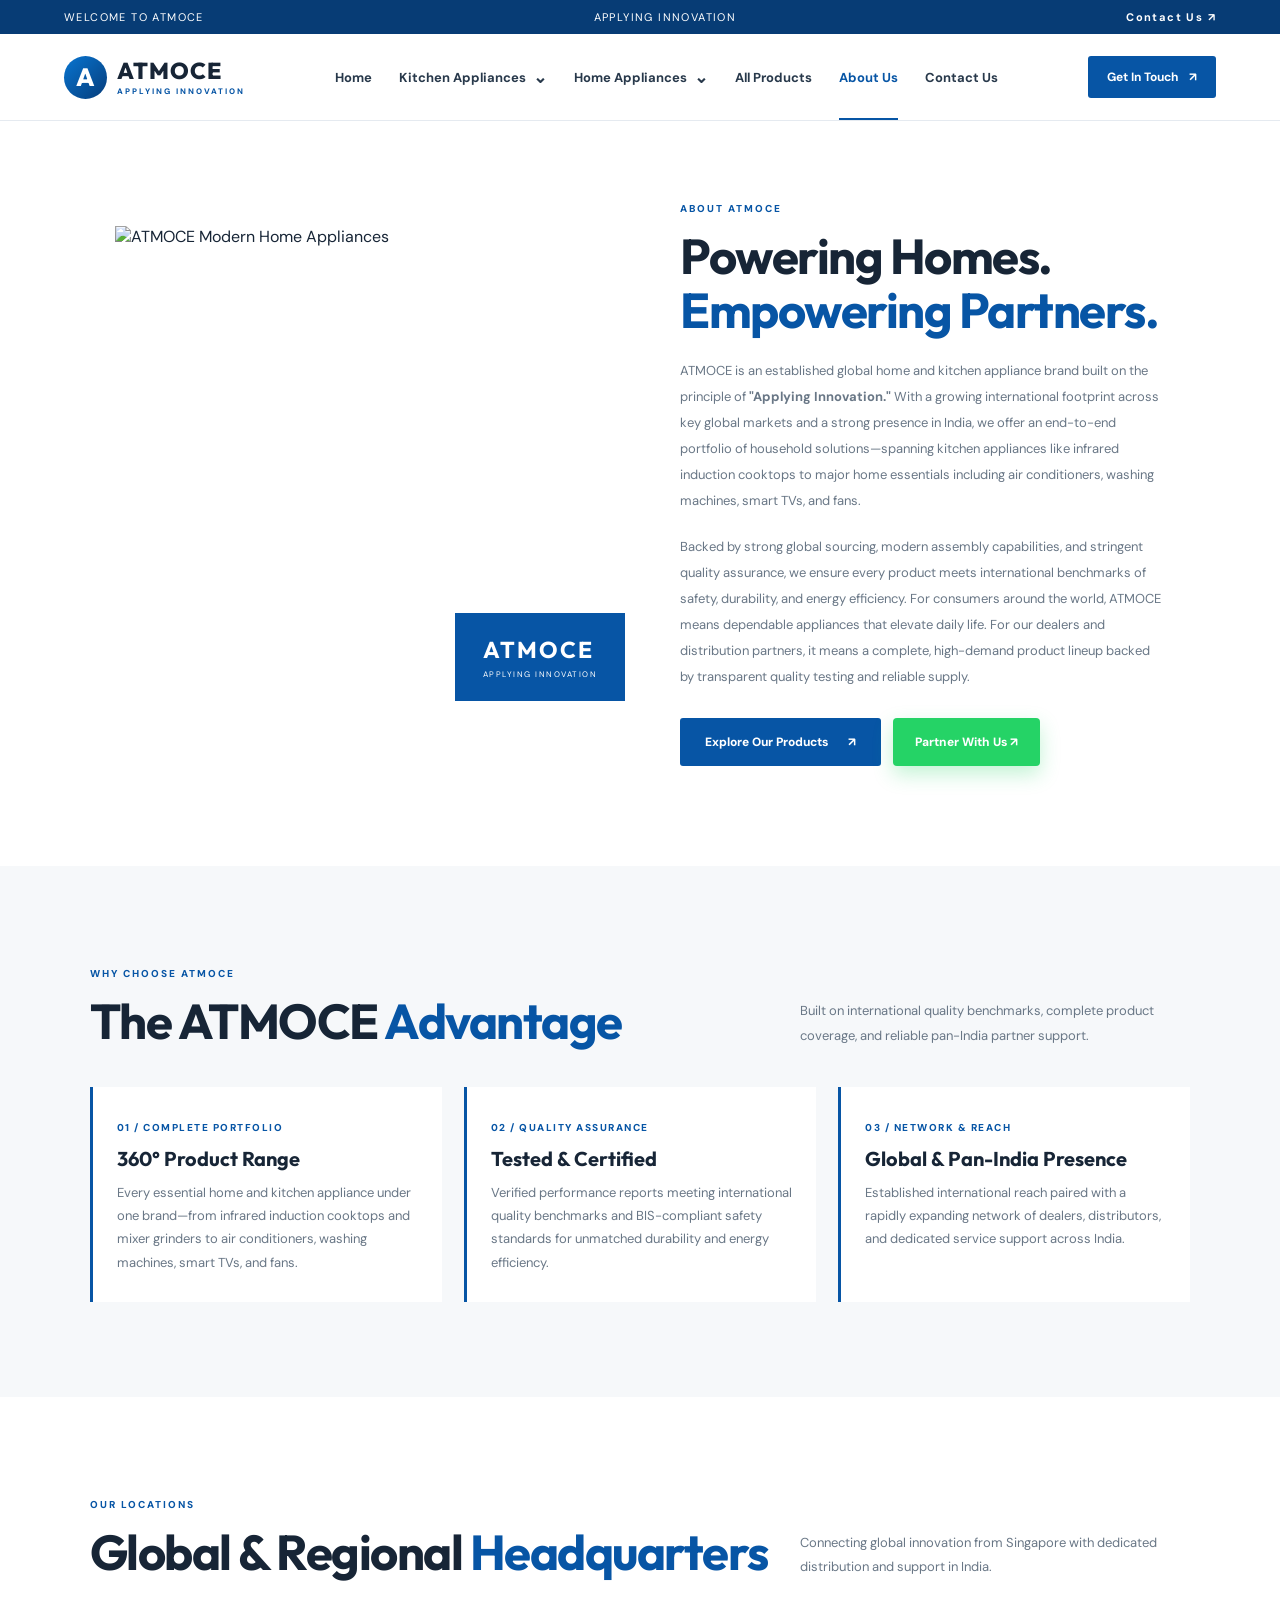
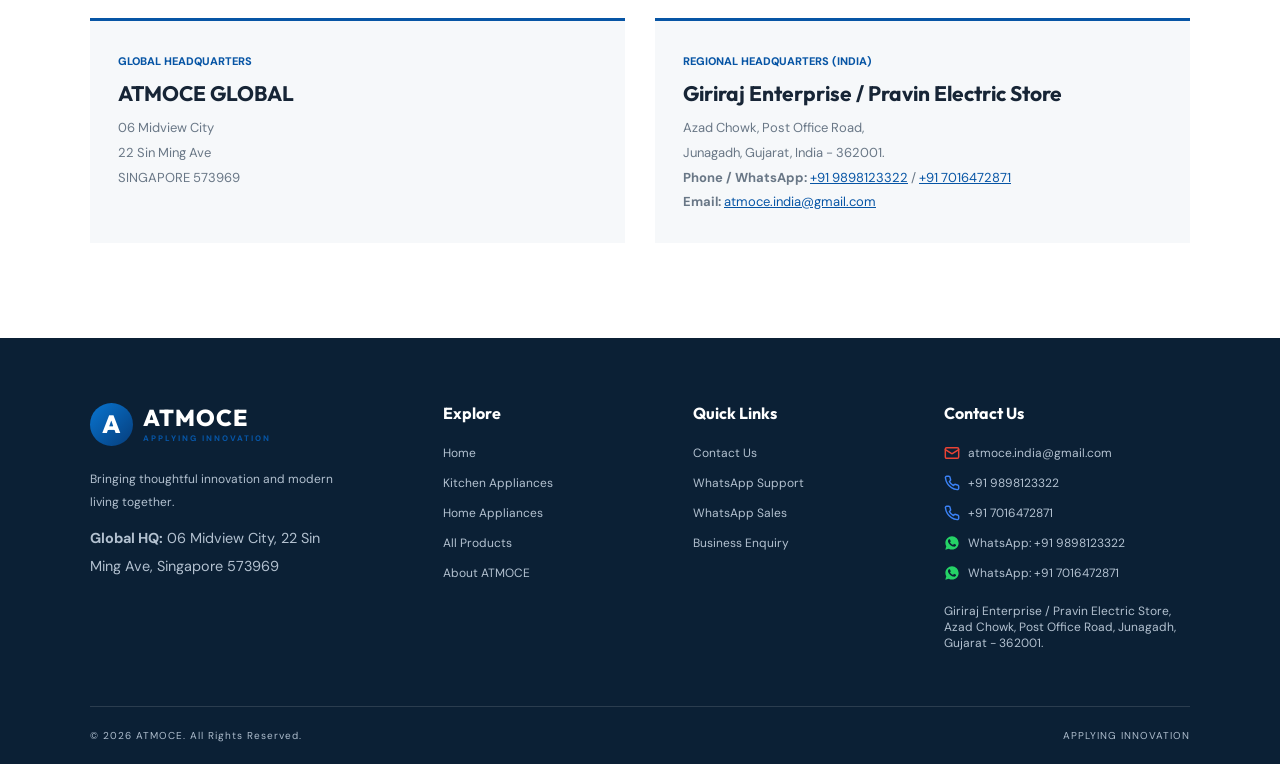
==== about.html @ 33f9a14e "Update ATMOCE website: add products & about pages, local assets, and contact animations" ====
<!DOCTYPE html>
<html lang="en" style="scroll-behavior: smooth;">
<head>
  <meta charset="UTF-8">
  <meta name="viewport" content="width=device-width, initial-scale=1.0">
  <meta name="theme-color" content="#ffffff">
  <meta name="description" content="Learn more about ATMOCE - Powering Homes. Empowering Partners. Applying Innovation.">
  <title>About Us | ATMOCE - Applying Innovation</title>

  <link rel="icon" type="image/svg+xml" href="data:image/svg+xml,%3Csvg xmlns='http://www.w3.org/2000/svg' viewBox='0 0 64 64'%3E%3Cdefs%3E%3ClinearGradient id='g' x1='0' y1='0' x2='1' y2='1'%3E%3Cstop offset='0%25' stop-color='%230875d1'/%3E%3Cstop offset='100%25' stop-color='%23063d7b'/%3E%3C/linearGradient%3E%3C/defs%3E%3Ccircle cx='32' cy='32' r='32' fill='url(%23g)'/%3E%3Ctext x='50%25' y='54%25' dominant-baseline='middle' text-anchor='middle' fill='%23ffffff' font-family='Arial, sans-serif' font-weight='800' font-size='36'%3EA%3C/text%3E%3C/svg%3E">

  <link rel="preconnect" href="https://fonts.googleapis.com">
  <link rel="preconnect" href="https://fonts.gstatic.com" crossorigin>
  <link href="https://fonts.googleapis.com/css2?family=DM+Sans:wght@400;500;600;700;800&family=Outfit:wght@400;500;600;700;800&display=swap" rel="stylesheet">
  <link rel="stylesheet" href="style.css">
</head>
<body>

  <div class="topbar">
    <div class="topbar-inner">
      <span>WELCOME TO ATMOCE</span>
      <span>APPLYING INNOVATION</span>
      <a href="index.html#contact">Contact Us ↗</a>
    </div>
  </div>

  <header class="header" id="header">
    <div class="nav-container">
      <a href="index.html#home" class="logo">
        <span class="logo-symbol">A</span>
        <span class="logo-name">ATMOCE<small>APPLYING INNOVATION</small></span>
      </a>

      <nav class="desktop-nav">
        <a href="index.html#home" class="nav-link">Home</a>

        <div class="nav-item">
          <a href="products.html?category=kitchen" class="nav-link">Kitchen Appliances <span>⌄</span></a>
          <div class="mega-menu">
            <div class="mega-intro">
              <span>DISCOVER ATMOCE</span>
              <h3>Kitchen Appliances</h3>
              <p>Explore appliances designed for your everyday kitchen.</p>
              <a href="products.html?category=kitchen">Explore All Kitchen ↗</a>
            </div>
            <div class="mega-links" id="kitchenMega"></div>
            <div class="mega-photo">
              <img src="https://images.unsplash.com/photo-1556911220-e15b29be8c8f?auto=format&fit=crop&w=800&q=85" alt="Modern kitchen">
              <div><small>ATMOCE COLLECTION</small><h3>Make Every Moment Better.</h3></div>
            </div>
          </div>
        </div>

        <div class="nav-item">
          <a href="products.html?category=home" class="nav-link">Home Appliances <span>⌄</span></a>
          <div class="mega-menu">
            <div class="mega-intro">
              <span>DISCOVER ATMOCE</span>
              <h3>Home Appliances</h3>
              <p>Comfort and convenience for modern homes.</p>
              <a href="products.html?category=home">Explore All Home ↗</a>
            </div>
            <div class="mega-links" id="homeMega"></div>
            <div class="mega-photo">
              <img src="https://images.unsplash.com/photo-1600210492486-724fe5c67fb0?auto=format&fit=crop&w=800&q=85" alt="Modern living room">
              <div><small>ATMOCE COLLECTION</small><h3>Comfort For Modern Living.</h3></div>
            </div>
          </div>
        </div>

        <a href="products.html" class="nav-link">All Products</a>
        <a href="about.html" class="nav-link active">About Us</a>
        <a href="index.html#contact" class="nav-link">Contact Us</a>
      </nav>

      <a href="index.html#contact" class="nav-contact">Get In Touch <span>↗</span></a>

      <button class="menu-toggle" id="menuToggle" aria-label="Toggle menu">
        <span></span><span></span><span></span>
      </button>
    </div>

    <div class="mobile-menu" id="mobileMenu">
      <a href="index.html#home">Home</a>
      <button class="mobile-category" data-target="mobileKitchen">Kitchen Appliances <span>+</span></button>
      <div class="mobile-submenu" id="mobileKitchen"></div>
      <button class="mobile-category" data-target="mobileHome">Home Appliances <span>+</span></button>
      <div class="mobile-submenu" id="mobileHome"></div>
      <a href="products.html">All Products</a>
      <a href="about.html">About Us</a>
      <a href="index.html#contact">Contact Us</a>
    </div>
  </header>

  <main>
    <!-- FULL ABOUT STORY SECTION -->
    <section class="about-section" style="padding-top: 75px;">
      <div class="about-image">
        <img src="https://images.unsplash.com/photo-1600607687920-4e2a09cf159d?auto=format&fit=crop&w=1200&q=85" alt="ATMOCE Modern Home Appliances">
        <div class="about-stamp"><b>ATMOCE</b><small>APPLYING INNOVATION</small></div>
      </div>

      <div class="about-content">
        <span class="section-tag">ABOUT ATMOCE</span>
        <h1>Powering Homes.<br><em>Empowering Partners.</em></h1>
        
        <p>ATMOCE is an established global home and kitchen appliance brand built on the principle of <strong>"Applying Innovation."</strong> With a growing international footprint across key global markets and a strong presence in India, we offer an end-to-end portfolio of household solutions—spanning kitchen appliances like infrared induction cooktops to major home essentials including air conditioners, washing machines, smart TVs, and fans.</p>
        
        <p>Backed by strong global sourcing, modern assembly capabilities, and stringent quality assurance, we ensure every product meets international benchmarks of safety, durability, and energy efficiency. For consumers around the world, ATMOCE means dependable appliances that elevate daily life. For our dealers and distribution partners, it means a complete, high-demand product lineup backed by transparent quality testing and reliable supply.</p>

        <div style="margin-top: 28px; display: flex; flex-wrap: wrap; gap: 12px;">
          <a href="products.html" class="hero-btn">Explore Our Products <span>↗</span></a>
          <a href="index.html#contact" class="anim-btn btn-wa">Partner With Us ↗</a>
        </div>
      </div>
    </section>

    <!-- THE ATMOCE ADVANTAGE SECTION -->
    <section class="section" style="background: #f6f8fa;">
      <div class="section-heading">
        <div>
          <span class="section-tag">WHY CHOOSE ATMOCE</span>
          <h2>The ATMOCE <em>Advantage</em></h2>
        </div>
        <p>Built on international quality benchmarks, complete product coverage, and reliable pan-India partner support.</p>
      </div>

      <div class="advantage-grid">
        <div class="advantage-card" style="background: #fff; padding: 28px 24px;">
          <span>01 / COMPLETE PORTFOLIO</span>
          <h4 style="font-size: 20px; margin: 10px 0;">360° Product Range</h4>
          <p style="font-size: 13px; line-height: 1.8;">Every essential home and kitchen appliance under one brand—from infrared induction cooktops and mixer grinders to air conditioners, washing machines, smart TVs, and fans.</p>
        </div>

        <div class="advantage-card" style="background: #fff; padding: 28px 24px;">
          <span>02 / QUALITY ASSURANCE</span>
          <h4 style="font-size: 20px; margin: 10px 0;">Tested &amp; Certified</h4>
          <p style="font-size: 13px; line-height: 1.8;">Verified performance reports meeting international quality benchmarks and BIS-compliant safety standards for unmatched durability and energy efficiency.</p>
        </div>

        <div class="advantage-card" style="background: #fff; padding: 28px 24px;">
          <span>03 / NETWORK &amp; REACH</span>
          <h4 style="font-size: 20px; margin: 10px 0;">Global &amp; Pan-India Presence</h4>
          <p style="font-size: 13px; line-height: 1.8;">Established international reach paired with a rapidly expanding network of dealers, distributors, and dedicated service support across India.</p>
        </div>
      </div>
    </section>

    <!-- HEADQUARTERS SECTION -->
    <section class="section">
      <div class="section-heading">
        <div>
          <span class="section-tag">OUR LOCATIONS</span>
          <h2>Global &amp; Regional <em>Headquarters</em></h2>
        </div>
        <p>Connecting global innovation from Singapore with dedicated distribution and support in India.</p>
      </div>

      <div class="about-values" style="margin-top: 0; gap: 30px;">
        <div style="background: #f6f8fa; padding: 28px; border-top: 3px solid var(--blue);">
          <span>GLOBAL HEADQUARTERS</span>
          <h4 style="font-size: 21px; margin: 10px 0;">ATMOCE GLOBAL</h4>
          <p style="font-size: 13px; line-height: 1.9;">
            06 Midview City<br>
            22 Sin Ming Ave<br>
            SINGAPORE 573969
          </p>
        </div>

        <div style="background: #f6f8fa; padding: 28px; border-top: 3px solid var(--blue);">
          <span>REGIONAL HEADQUARTERS (INDIA)</span>
          <h4 style="font-size: 21px; margin: 10px 0;">Giriraj Enterprise / Pravin Electric Store</h4>
          <p style="font-size: 13px; line-height: 1.9;">
            Azad Chowk, Post Office Road,<br>
            Junagadh, Gujarat, India - 362001.<br>
            <strong>Phone / WhatsApp:</strong> 
            <a href="tel:+919898123322" style="color: var(--blue); text-decoration: underline;">+91 9898123322</a> / 
            <a href="tel:+917016472871" style="color: var(--blue); text-decoration: underline;">+91 7016472871</a><br>
            <strong>Email:</strong> 
            <a href="mailto:atmoce.india@gmail.com" style="color: var(--blue); text-decoration: underline;">atmoce.india@gmail.com</a>
          </p>
        </div>
      </div>
    </section>
  </main>

  <footer class="footer">
    <div class="footer-main">
      <div class="footer-brand">
        <a href="index.html#home" class="logo footer-logo">
          <span class="logo-symbol">A</span>
          <span class="logo-name">ATMOCE<small>APPLYING INNOVATION</small></span>
        </a>
        <p>Bringing thoughtful innovation and modern living together.</p>
        <p style="margin-top: 12px; font-size: 0.9rem;">
          <strong>Global HQ:</strong> 06 Midview City, 22 Sin Ming Ave, Singapore 573969
        </p>
      </div>

      <div class="footer-column">
        <h4>Explore</h4>
        <a href="index.html#home">Home</a>
        <a href="products.html?category=kitchen">Kitchen Appliances</a>
        <a href="products.html?category=home">Home Appliances</a>
        <a href="products.html">All Products</a>
        <a href="about.html">About ATMOCE</a>
      </div>

      <div class="footer-column">
        <h4>Quick Links</h4>
        <a href="index.html#contact">Contact Us</a>
        <a href="https://wa.me/919898123322" target="_blank" rel="noopener">WhatsApp Support</a>
        <a href="https://wa.me/917016472871" target="_blank" rel="noopener">WhatsApp Sales</a>
        <a href="index.html#contact">Business Enquiry</a>
      </div>

      <div class="footer-column">
        <h4>Contact Us</h4>
        <a href="mailto:atmoce.india@gmail.com" class="footer-icon-link">
          <svg viewBox="0 0 24 24" fill="none" stroke="#ea4335" stroke-width="2.2" stroke-linecap="round" stroke-linejoin="round">
            <rect width="20" height="16" x="2" y="4" rx="2"/><path d="m22 7-8.97 5.7a1.94 1.94 0 0 1-2.06 0L2 7"/>
          </svg>
          atmoce.india@gmail.com
        </a>
        <a href="tel:+919898123322" class="footer-icon-link">
          <svg viewBox="0 0 24 24" fill="none" stroke="#3b82f6" stroke-width="2.2" stroke-linecap="round" stroke-linejoin="round">
            <path d="M22 16.92v3a2 2 0 0 1-2.18 2 19.79 19.79 0 0 1-8.63-3.07 19.5 19.5 0 0 1-6-6 19.79 19.79 0 0 1-3.07-8.67A2 2 0 0 1 4.11 2h3a2 2 0 0 1 2 1.72 12.84 12.84 0 0 0 .7 2.81 2 2 0 0 1-.45 2.11L8.09 9.91a16 16 0 0 0 6 6l1.27-1.27a2 2 0 0 1 2.11-.45 12.84 12.84 0 0 0 2.81.7A2 2 0 0 1 22 16.92z"/>
          </svg>
          +91 9898123322
        </a>
        <a href="tel:+917016472871" class="footer-icon-link">
          <svg viewBox="0 0 24 24" fill="none" stroke="#3b82f6" stroke-width="2.2" stroke-linecap="round" stroke-linejoin="round">
            <path d="M22 16.92v3a2 2 0 0 1-2.18 2 19.79 19.79 0 0 1-8.63-3.07 19.5 19.5 0 0 1-6-6 19.79 19.79 0 0 1-3.07-8.67A2 2 0 0 1 4.11 2h3a2 2 0 0 1 2 1.72 12.84 12.84 0 0 0 .7 2.81 2 2 0 0 1-.45 2.11L8.09 9.91a16 16 0 0 0 6 6l1.27-1.27a2 2 0 0 1 2.11-.45 12.84 12.84 0 0 0 2.81.7A2 2 0 0 1 22 16.92z"/>
          </svg>
          +91 7016472871
        </a>
        <a href="https://wa.me/919898123322" target="_blank" rel="noopener" class="footer-icon-link">
          <svg viewBox="0 0 24 24" fill="#25d366">
            <path d="M12.031 2c-5.516 0-9.969 4.453-9.969 9.969 0 1.758.458 3.475 1.328 4.988L2 22l5.184-1.359a9.927 9.927 0 0 0 4.847 1.258h.004c5.515 0 9.969-4.453 9.969-9.969A9.934 9.934 0 0 0 12.031 2zm5.805 14.122c-.246.693-1.428 1.325-1.984 1.409-.513.077-1.162.109-1.875-.118-.433-.138-.988-.322-1.701-.63-2.994-1.293-4.949-4.308-5.098-4.507-.15-.199-1.217-1.619-1.217-3.088 0-1.469.77-2.191 1.043-2.49.274-.299.598-.374.797-.374.199 0 .399.002.573.01.184.009.43-.07.673.513.249.598.847 2.067.921 2.217.075.15.125.324.025.523-.1.199-.15.324-.299.498-.15.174-.314.389-.449.523-.15.149-.305.311-.131.61.174.299.774 1.277 1.662 2.069 1.142 1.018 2.105 1.334 2.404 1.483.299.15.474.125.648-.075.174-.199.748-.872.947-1.171.199-.299.399-.249.673-.15.274.1 1.744.822 2.043.972.299.15.498.224.573.349.075.125.075.723-.171 1.416z"/>
          </svg>
          WhatsApp: +91 9898123322
        </a>
        <a href="https://wa.me/917016472871" target="_blank" rel="noopener" class="footer-icon-link">
          <svg viewBox="0 0 24 24" fill="#25d366">
            <path d="M12.031 2c-5.516 0-9.969 4.453-9.969 9.969 0 1.758.458 3.475 1.328 4.988L2 22l5.184-1.359a9.927 9.927 0 0 0 4.847 1.258h.004c5.515 0 9.969-4.453 9.969-9.969A9.934 9.934 0 0 0 12.031 2zm5.805 14.122c-.246.693-1.428 1.325-1.984 1.409-.513.077-1.162.109-1.875-.118-.433-.138-.988-.322-1.701-.63-2.994-1.293-4.949-4.308-5.098-4.507-.15-.199-1.217-1.619-1.217-3.088 0-1.469.77-2.191 1.043-2.49.274-.299.598-.374.797-.374.199 0 .399.002.573.01.184.009.43-.07.673.513.249.598.847 2.067.921 2.217.075.15.125.324.025.523-.1.199-.15.324-.299.498-.15.174-.314.389-.449.523-.15.149-.305.311-.131.61.174.299.774 1.277 1.662 2.069 1.142 1.018 2.105 1.334 2.404 1.483.299.15.474.125.648-.075.174-.199.748-.872.947-1.171.199-.299.399-.249.673-.15.274.1 1.744.822 2.043.972.299.15.498.224.573.349.075.125.075.723-.171 1.416z"/>
          </svg>
          WhatsApp: +91 7016472871
        </a>
        <p style="margin-top: 8px;">Giriraj Enterprise / Pravin Electric Store, Azad Chowk, Post Office Road, Junagadh, Gujarat - 362001.</p>
      </div>
    </div>

    <div class="footer-bottom">
      <p>© <span id="year"></span> ATMOCE. All Rights Reserved.</p>
      <p>APPLYING INNOVATION</p>
    </div>
  </footer>

  <script src="script.js"></script>
</body>
</html>
---- style.css ----
:root {
  --blue: #0755a5;
  --blue-dark: #073c75;
  --navy: #102c49;
  --text: #172536;
  --muted: #697786;
  --light: #f4f7fa;
  --border: #e5eaf0;
  --white: #ffffff;
}

* {
  margin: 0;
  padding: 0;
  box-sizing: border-box;
}

html {
  scroll-behavior: smooth;
  scroll-padding-top: 95px;
}

body {
  font-family: "DM Sans", sans-serif;
  color: var(--text);
  background: var(--white);
  overflow-x: hidden;
  -webkit-user-select: none;
  -moz-user-select: none;
  -ms-user-select: none;
  user-select: none;
}

a {
  color: inherit;
  text-decoration: none;
}

button {
  font: inherit;
}

img {
  display: block;
  max-width: 100%;
  -webkit-user-drag: none;
  pointer-events: none;
}

.topbar {
  background: #073c75;
  color: #fff;
  font-size: 11px;
  letter-spacing: 1.4px;
}

.topbar-inner {
  min-height: 34px;
  max-width: 1440px;
  padding: 0 5%;
  margin: auto;
  display: flex;
  justify-content: space-between;
  align-items: center;
  gap: 20px;
}

.topbar a {
  font-weight: 700;
}

.header {
  position: sticky;
  top: 0;
  z-index: 1000;
  background: #fff;
  border-bottom: 1px solid var(--border);
  transition: box-shadow .3s ease;
}

.header.scrolled {
  box-shadow: 0 8px 30px rgba(10, 35, 65, .09);
}

.nav-container {
  max-width: 1440px;
  min-height: 86px;
  padding: 0 5%;
  margin: auto;
  display: flex;
  justify-content: space-between;
  align-items: center;
  gap: 25px;
}

.logo {
  display: inline-flex;
  align-items: center;
  gap: 10px;
  flex-shrink: 0;
}

.logo-symbol {
  width: 43px;
  height: 43px;
  display: grid;
  place-items: center;
  border-radius: 50%;
  color: #fff;
  background: linear-gradient(135deg, #0875d1, #063d7b);
  font-family: Outfit, sans-serif;
  font-size: 25px;
  font-weight: 800;
}

.logo-name {
  font-family: Outfit, sans-serif;
  font-size: 23px;
  font-weight: 800;
  letter-spacing: 1px;
  line-height: 1;
}

.logo-name small {
  display: block;
  font-family: "DM Sans", sans-serif;
  font-size: 8px;
  letter-spacing: 2px;
  margin-top: 5px;
  color: var(--blue);
}

.desktop-nav {
  display: flex;
  align-items: center;
  gap: 27px;
  height: 86px;
}

.nav-link {
  height: 100%;
  display: flex;
  align-items: center;
  gap: 7px;
  color: #28394b;
  font-size: 13px;
  font-weight: 700;
  position: relative;
  white-space: nowrap;
  transition: color .2s;
}

.nav-link:hover,
.nav-link.active {
  color: var(--blue);
}

.nav-link span {
  font-size: 17px;
}

.nav-link::after {
  content: "";
  height: 2px;
  background: var(--blue);
  position: absolute;
  bottom: 0;
  left: 0;
  width: 0;
  transition: width .25s;
}

.nav-link:hover::after,
.nav-link.active::after {
  width: 100%;
}

.nav-item {
  height: 100%;
  display: flex;
  align-items: center;
}

.mega-menu {
  position: absolute;
  top: 100%;
  left: 0;
  width: 100%;
  padding: 35px 5%;
  background: #fff;
  display: grid;
  grid-template-columns: 1fr 1.1fr 1.2fr;
  gap: 45px;
  box-shadow: 0 20px 35px rgba(10, 35, 65, .12);
  border-top: 1px solid var(--border);
  opacity: 0;
  visibility: hidden;
  transform: translateY(10px);
  transition: .25s ease;
}

.nav-item:hover .mega-menu,
.nav-item:focus-within .mega-menu {
  opacity: 1;
  visibility: visible;
  transform: translateY(0);
}

.mega-intro > span,
.mega-photo small {
  color: var(--blue);
  font-size: 10px;
  font-weight: 800;
  letter-spacing: 2px;
}

.mega-intro h3 {
  font-family: Outfit, sans-serif;
  font-size: 27px;
  margin: 14px 0;
}

.mega-intro p {
  color: var(--muted);
  line-height: 1.8;
  font-size: 13px;
  max-width: 280px;
}

.mega-intro > a {
  display: inline-block;
  color: var(--blue);
  font-size: 12px;
  font-weight: 800;
  margin-top: 23px;
}

.mega-links {
  display: grid;
  grid-template-columns: 1fr 1fr;
  align-content: center;
  gap: 0 25px;
}

.mega-links a {
  padding: 13px 0;
  font-size: 13px;
  font-weight: 600;
  border-bottom: 1px solid var(--border);
  transition: .2s;
}

.mega-links a:hover {
  color: var(--blue);
  padding-left: 5px;
}

.mega-photo {
  min-height: 210px;
  position: relative;
  overflow: hidden;
}

.mega-photo img {
  width: 100%;
  height: 100%;
  min-height: 210px;
  object-fit: cover;
}

.mega-photo::after {
  content: "";
  position: absolute;
  inset: 0;
  background: linear-gradient(0deg, rgba(0, 22, 47, .8), transparent 75%);
}

.mega-photo > div {
  position: absolute;
  z-index: 1;
  bottom: 20px;
  left: 22px;
  color: #fff;
}

.mega-photo small {
  color: #cce4ff;
}

.mega-photo h3 {
  font-family: Outfit, sans-serif;
  font-size: 22px;
  margin-top: 8px;
}

.nav-contact {
  background: var(--blue);
  color: #fff;
  padding: 13px 19px;
  border-radius: 3px;
  font-size: 12px;
  font-weight: 700;
  white-space: nowrap;
  transition: .25s;
}

.nav-contact:hover {
  background: var(--blue-dark);
  transform: translateY(-2px);
}

.nav-contact span {
  margin-left: 8px;
}

.menu-toggle,
.mobile-menu {
  display: none;
}

.hero {
  background: #eaf0f6;
}

.hero-slider {
  height: min(650px, 70vw);
  min-height: 490px;
  position: relative;
  overflow: hidden;
}

.hero-slide {
  position: absolute;
  inset: 0;
  opacity: 0;
  visibility: hidden;
  transition: opacity .8s ease, visibility .8s;
}

.hero-slide.active {
  opacity: 1;
  visibility: visible;
}

/* Hero Video Background Styling */
.hero-slide video.hero-video {
  position: absolute;
  top: 50%;
  left: 50%;
  transform: translate(-50%, -50%);
  min-width: 100%;
  min-height: 100%;
  width: auto;
  height: auto;
  object-fit: cover;
  z-index: 0;
}

.hero-shade {
  position: absolute;
  inset: 0;
  background: linear-gradient(90deg, rgba(5, 25, 47, .75), rgba(5, 25, 47, .32) 50%, rgba(5, 25, 47, .02));
  z-index: 1;
}

.hero-content {
  position: absolute;
  top: 50%;
  left: 10%;
  transform: translateY(-50%);
  max-width: 600px;
  color: #fff;
  z-index: 2;
  animation: heroText .8s ease both;
}

@keyframes heroText {
  from { opacity: 0; transform: translateY(-42%); }
  to { opacity: 1; transform: translateY(-50%); }
}

.hero-label {
  font-size: 11px;
  letter-spacing: 2.5px;
  font-weight: 700;
  color: #d6eaff;
}

.hero-content h1 {
  font-family: Outfit, sans-serif;
  font-size: clamp(45px, 6vw, 82px);
  line-height: 1.04;
  letter-spacing: -2px;
  margin: 22px 0;
}

.hero-content h1 em {
  color: #8dcaff;
  font-style: normal;
}

.hero-content p {
  max-width: 470px;
  color: #e5edf5;
  font-size: 15px;
  line-height: 1.9;
  margin-bottom: 30px;
}

.hero-btn {
  display: inline-flex;
  align-items: center;
  gap: 20px;
  background: var(--blue);
  color: #fff;
  padding: 16px 25px;
  font-size: 12px;
  font-weight: 800;
  border-radius: 3px;
  transition: .25s;
}

.hero-btn:hover {
  background: #0a70cf;
  transform: translateY(-3px);
}

.quick-categories {
  display: grid;
  grid-template-columns: repeat(4, 1fr);
  max-width: 1250px;
  margin: 0 auto;
  padding: 30px 25px;
  gap: 15px;
}

.quick-categories > a {
  display: flex;
  align-items: center;
  gap: 13px;
  padding: 13px;
  border-right: 1px solid var(--border);
  transition: .25s;
}

.quick-categories > a:hover {
  color: var(--blue);
  transform: translateY(-3px);
}

.quick-icon {
  width: 43px;
  height: 43px;
  display: grid;
  place-items: center;
  border-radius: 50%;
  background: #edf5fc;
  color: var(--blue);
  font-size: 20px;
  flex-shrink: 0;
}

.quick-categories b,
.quick-categories small {
  display: block;
}

.quick-categories b {
  font-size: 12px;
}

.quick-categories small {
  margin-top: 5px;
  font-size: 10px;
  color: var(--muted);
}

.quick-arrow {
  margin-left: auto;
  color: var(--blue);
}

.section {
  padding: 95px 7%;
}

.section-heading {
  display: flex;
  justify-content: space-between;
  align-items: end;
  gap: 30px;
  margin-bottom: 38px;
}

.section-tag {
  color: var(--blue);
  font-size: 10px;
  font-weight: 800;
  letter-spacing: 2px;
}

.section-heading h1,
.section-heading h2,
.about-content h1,
.about-content h2 {
  font-family: Outfit, sans-serif;
  font-size: clamp(32px, 4vw, 49px);
  letter-spacing: -1.5px;
  margin-top: 13px;
  line-height: 1.1;
}

.section-heading h1 em,
.section-heading h2 em,
.about-content h1 em,
.about-content h2 em {
  color: var(--blue);
  font-style: normal;
}

.section-heading > p {
  max-width: 390px;
  color: var(--muted);
  font-size: 13px;
  line-height: 1.9;
}

.category-section {
  background: #f6f8fa;
}

.category-grid {
  display: grid;
  grid-template-columns: 1fr 1fr;
  gap: 25px;
}

.category-card {
  height: 390px;
  position: relative;
  overflow: hidden;
  color: #fff;
}

.category-card img {
  width: 100%;
  height: 100%;
  object-fit: cover;
  transition: transform .7s ease;
}

.category-card:hover img {
  transform: scale(1.06);
}

.category-overlay {
  position: absolute;
  inset: 0;
  background: linear-gradient(0deg, rgba(4, 25, 47, .82), rgba(4, 25, 47, .02) 80%);
}

.category-info {
  position: absolute;
  bottom: 32px;
  left: 35px;
}

.category-info > span {
  font-size: 10px;
  letter-spacing: 2px;
  color: #d8e8f8;
}

.category-info h3 {
  font-family: Outfit, sans-serif;
  font-size: 32px;
  margin: 10px 0;
}

.category-info p {
  font-size: 12px;
}

.category-info b {
  margin-left: 8px;
  color: #9dd0ff;
}

/* =========================================================
   4-COLUMN PRODUCT GRID & MORE BUTTON & FILTER TABS
========================================================= */
.product-grid-4 {
  display: grid;
  grid-template-columns: repeat(4, 1fr);
  gap: 22px;
}

.more-btn-wrap {
  margin-top: 40px;
  text-align: center;
}

.filter-tabs {
  display: flex;
  flex-wrap: wrap;
  gap: 10px;
}

.filter-btn {
  padding: 11px 18px;
  border: 1px solid #cbd6e0;
  background: #fff;
  color: var(--text);
  font-size: 12px;
  font-weight: 700;
  cursor: pointer;
  transition: .2s;
}

.filter-btn:hover,
.filter-btn.active {
  background: var(--blue);
  color: #fff;
  border-color: var(--blue);
}

.product-card {
  min-width: 0;
  background: #fff;
  border: 1px solid var(--border);
  transition: .3s;
}

.product-card:hover {
  border-color: #b8d3ec;
  box-shadow: 0 12px 28px rgba(12, 54, 91, .1);
  transform: translateY(-5px);
}

.product-image {
  height: 235px;
  background: #f5f7f9;
  padding: 18px;
  overflow: hidden;
}

.product-image img {
  width: 100%;
  height: 100%;
  object-fit: contain;
  mix-blend-mode: multiply;
  transition: transform .4s;
}

.product-card:hover .product-image img {
  transform: scale(1.06);
}

.product-info {
  padding: 20px;
}

.product-info > span {
  color: var(--blue);
  font-size: 9px;
  font-weight: 800;
  letter-spacing: 1.5px;
}

.product-info h3 {
  font-family: Outfit, sans-serif;
  font-size: 18px;
  margin: 9px 0;
}

.product-info p {
  min-height: 38px;
  color: var(--muted);
  font-size: 11px;
  line-height: 1.7;
}

.product-info button {
  margin-top: 15px;
  padding: 10px 14px;
  background: #edf5fc;
  border: 0;
  color: var(--blue);
  font-size: 11px;
  font-weight: 800;
  cursor: pointer;
  transition: .2s;
}

.product-info button:hover {
  background: var(--blue);
  color: #fff;
}

.feature-banner {
  height: 440px;
  position: relative;
  overflow: hidden;
}

.feature-banner > img {
  width: 100%;
  height: 100%;
  object-fit: cover;
}

.feature-overlay {
  position: absolute;
  inset: 0;
  background: linear-gradient(90deg, rgba(3, 25, 48, .8), rgba(3, 25, 48, .2));
}

.feature-content {
  position: absolute;
  top: 50%;
  left: 9%;
  transform: translateY(-50%);
  color: #fff;
}

.feature-content > span {
  font-size: 10px;
  letter-spacing: 2px;
  color: #b9dfff;
  font-weight: 800;
}

.feature-content h2 {
  font-family: Outfit, sans-serif;
  font-size: clamp(35px, 4.5vw, 58px);
  line-height: 1.1;
  margin: 17px 0;
}

.feature-content p {
  color: #e4edf5;
  font-size: 13px;
  margin-bottom: 25px;
}

.light-btn {
  display: inline-block;
  padding: 14px 21px;
  background: #fff;
  color: var(--blue-dark);
  font-size: 11px;
  font-weight: 800;
  transition: .2s;
}

.light-btn:hover {
  background: #dceeff;
  transform: translateY(-3px);
}

.home-products {
  background: #f6f8fa;
}

/* =========================================================
   ABOUT SECTION & THE ATMOCE ADVANTAGE CARDS
========================================================= */
.about-section {
  padding: 100px 9%;
  display: grid;
  grid-template-columns: 1fr 1fr;
  align-items: center;
  gap: 80px;
}

.about-image {
  height: 510px;
  position: relative;
}

.about-image > img {
  width: 100%;
  height: 100%;
  object-fit: cover;
}

.about-stamp {
  position: absolute;
  right: -25px;
  bottom: 35px;
  background: var(--blue);
  color: #fff;
  padding: 22px 28px;
  display: flex;
  flex-direction: column;
  gap: 5px;
}

.about-stamp b {
  font-family: Outfit, sans-serif;
  font-size: 23px;
  letter-spacing: 2px;
}

.about-stamp small {
  font-size: 8px;
  letter-spacing: 1.5px;
}

.about-content > p {
  color: var(--muted);
  font-size: 13px;
  line-height: 2;
  margin-top: 20px;
}

.about-values {
  display: grid;
  grid-template-columns: 1fr 1fr;
  gap: 20px;
  margin-top: 32px;
}

.about-values > div {
  border-top: 2px solid var(--blue);
  padding-top: 15px;
}

.about-values span {
  color: var(--blue);
  font-size: 11px;
  font-weight: 800;
}

.about-values h4 {
  font-family: Outfit, sans-serif;
  margin: 9px 0;
  font-size: 17px;
}

.about-values p {
  color: var(--muted);
  font-size: 11px;
  line-height: 1.8;
}

.advantage-grid {
  display: grid;
  grid-template-columns: repeat(3, 1fr);
  gap: 22px;
}

.advantage-card {
  background: var(--light);
  border-left: 3px solid var(--blue);
  padding: 22px 20px;
  transition: transform 0.25s ease, box-shadow 0.25s ease;
}

.advantage-card:hover {
  transform: translateY(-4px);
  box-shadow: 0 10px 24px rgba(7, 85, 165, 0.1);
}

.advantage-card span {
  color: var(--blue);
  font-size: 10px;
  font-weight: 800;
  letter-spacing: 1.5px;
}

.advantage-card h4 {
  font-family: Outfit, sans-serif;
  font-size: 18px;
  margin: 8px 0;
  color: var(--text);
}

.advantage-card p {
  color: var(--muted);
  font-size: 12px;
  line-height: 1.75;
}

/* =========================================================
   SUPPORT & ANIMATED CONTACT, WHATSAPP, CALL & EMAIL ICONS
========================================================= */
.support-section {
  background: var(--blue-dark);
  color: #fff;
  padding: 65px 8%;
}

.support-inner {
  max-width: 1200px;
  margin: auto;
  display: flex;
  justify-content: space-between;
  align-items: center;
  gap: 30px;
}

.support-inner > div > span {
  color: #b9dfff;
  font-size: 10px;
  letter-spacing: 2px;
  font-weight: 800;
}

.support-inner h2 {
  font-family: Outfit, sans-serif;
  font-size: 42px;
  line-height: 1.1;
  margin: 14px 0;
}

.support-inner p {
  max-width: 480px;
  color: #d8e6f3;
  font-size: 13px;
  line-height: 1.8;
}

.contact-badges {
  margin-top: 20px;
  display: flex;
  flex-direction: column;
  gap: 12px;
}

.contact-row {
  display: flex;
  align-items: center;
  flex-wrap: wrap;
  gap: 10px;
  font-size: 13px;
  color: #e6f1fc;
}

.icon-circle {
  display: inline-flex;
  align-items: center;
  justify-content: center;
  width: 36px;
  height: 36px;
  border-radius: 50%;
  transition: transform 0.3s ease, box-shadow 0.3s ease;
  flex-shrink: 0;
}

.icon-circle svg {
  width: 18px;
  height: 18px;
}

.icon-call {
  background: rgba(141, 202, 255, 0.2);
  color: #8dcaff;
  animation: ringBell 2.8s infinite ease-in-out;
}

.icon-wa {
  background: rgba(37, 211, 102, 0.22);
  color: #4ade80;
  animation: pulseWa 2.2s infinite;
}

.icon-mail {
  background: rgba(255, 255, 255, 0.16);
  color: #ffd166;
  animation: floatMail 3s infinite ease-in-out;
}

.contact-action-group {
  display: flex;
  flex-wrap: wrap;
  gap: 12px;
  align-items: center;
}

.anim-btn {
  display: inline-flex;
  align-items: center;
  gap: 10px;
  padding: 14px 22px;
  border-radius: 4px;
  font-size: 12px;
  font-weight: 800;
  text-decoration: none;
  white-space: nowrap;
  transition: transform 0.3s cubic-bezier(0.22, 1, 0.36, 1), box-shadow 0.3s ease, background 0.3s ease;
}

.anim-btn svg {
  width: 19px;
  height: 19px;
  transition: transform 0.3s ease;
}

.anim-btn:hover {
  transform: translateY(-4px) scale(1.03);
}

.anim-btn:hover svg {
  transform: rotate(-10deg) scale(1.18);
}

.btn-wa {
  background: #25d366;
  color: #ffffff;
  box-shadow: 0 8px 20px rgba(37, 211, 102, 0.28);
  animation: pulseWa 2.4s infinite;
}

.btn-wa:hover {
  background: #1ebe5d;
  box-shadow: 0 12px 26px rgba(37, 211, 102, 0.45);
}

.btn-call {
  background: var(--blue);
  color: #ffffff;
  border: 1px solid rgba(255, 255, 255, 0.2);
  box-shadow: 0 8px 20px rgba(4, 25, 47, 0.25);
}

.btn-call:hover {
  background: #0a70cf;
  box-shadow: 0 12px 26px rgba(4, 25, 47, 0.38);
}

.btn-mail {
  background: #ffffff;
  color: var(--blue-dark);
  border: 1px solid var(--border);
  box-shadow: 0 8px 20px rgba(0, 0, 0, 0.12);
}

.btn-mail:hover {
  background: #dceeff;
  box-shadow: 0 12px 26px rgba(0, 0, 0, 0.18);
}

.footer-icon-link {
  display: inline-flex !important;
  align-items: center;
  gap: 8px;
  transition: transform 0.25s ease, color 0.25s ease;
}

.footer-icon-link svg {
  width: 16px;
  height: 16px;
  flex-shrink: 0;
  transition: transform 0.25s ease;
}

.footer-icon-link:hover {
  transform: translateX(5px);
}

.footer-icon-link:hover svg {
  transform: scale(1.2);
}

@keyframes pulseWa {
  0% { box-shadow: 0 0 0 0 rgba(37, 211, 102, 0.48); }
  70% { box-shadow: 0 0 0 12px rgba(37, 211, 102, 0); }
  100% { box-shadow: 0 0 0 0 rgba(37, 211, 102, 0); }
}

@keyframes ringBell {
  0%, 100% { transform: rotate(0deg); }
  10% { transform: rotate(14deg); }
  20% { transform: rotate(-12deg); }
  30% { transform: rotate(10deg); }
  40% { transform: rotate(-8deg); }
  50% { transform: rotate(0deg); }
}

@keyframes floatMail {
  0%, 100% { transform: translateY(0px); }
  50% { transform: translateY(-3px); }
}

/* =========================================================
   FOOTER & MODAL
========================================================= */
.footer {
  background: #0b2035;
  color: #fff;
  padding: 65px 7% 0;
}

.footer-main {
  display: grid;
  grid-template-columns: 1.5fr 1fr 1fr 1.2fr;
  gap: 45px;
  max-width: 1300px;
  margin: auto;
  padding-bottom: 55px;
}

.footer-logo .logo-name {
  color: #fff;
}

.footer-brand > p {
  max-width: 250px;
  margin-top: 22px;
  color: #b3c1d0;
  font-size: 12px;
  line-height: 1.9;
}

.footer-column {
  display: flex;
  flex-direction: column;
  align-items: flex-start;
  gap: 14px;
}

.footer-column h4 {
  font-family: Outfit, sans-serif;
  font-size: 16px;
  margin-bottom: 8px;
}

.footer-column a,
.footer-column p {
  color: #b3c1d0;
  font-size: 12px;
  transition: .2s;
}

.footer-column a:hover {
  color: #fff;
  padding-left: 4px;
}

.footer-bottom {
  border-top: 1px solid rgba(255,255,255,.13);
  padding: 22px 0;
  display: flex;
  justify-content: space-between;
  gap: 20px;
  color: #aebdcd;
  font-size: 10px;
  letter-spacing: 1px;
}

.product-modal {
  position: fixed;
  inset: 0;
  z-index: 2000;
  background: rgba(4, 20, 37, .75);
  display: grid;
  place-items: center;
  padding: 20px;
  opacity: 0;
  visibility: hidden;
  transition: .25s;
}

.product-modal.open {
  opacity: 1;
  visibility: visible;
}

.modal-content {
  width: min(750px, 100%);
  background: #fff;
  display: grid;
  grid-template-columns: 1fr 1fr;
  position: relative;
  padding: 30px;
  gap: 30px;
  align-items: center;
}

.modal-content > img {
  width: 100%;
  height: 300px;
  object-fit: contain;
  background: #f5f7f9;
}

.modal-content > div > span {
  color: var(--blue);
  font-size: 10px;
  font-weight: 800;
  letter-spacing: 1.5px;
}

.modal-content h2 {
  font-family: Outfit, sans-serif;
  margin: 15px 0;
}

.modal-content p {
  color: var(--muted);
  font-size: 13px;
  line-height: 1.8;
  margin-bottom: 20px;
}

.modal-close {
  position: absolute;
  right: 12px;
  top: 8px;
  border: 0;
  background: transparent;
  font-size: 28px;
  cursor: pointer;
  color: var(--text);
}

@media (max-width: 1100px) {
  .desktop-nav { gap: 15px; }
  .nav-link { font-size: 11px; }
  .nav-contact { display: none; }
  .product-grid-4 { grid-template-columns: repeat(3, 1fr); }
  .about-section { gap: 45px; }
}

@media (max-width: 800px) {
  .topbar-inner { padding: 0 4%; font-size: 9px; }
  .nav-container { min-height: 72px; padding: 0 5%; }
  .desktop-nav { display: none; }
  .menu-toggle {
    display: flex;
    width: 42px;
    height: 42px;
    flex-direction: column;
    justify-content: center;
    gap: 6px;
    align-items: center;
    border: 1px solid var(--border);
    background: #fff;
    cursor: pointer;
  }
  .menu-toggle span {
    width: 19px;
    height: 2px;
    background: var(--navy);
    transition: .2s;
  }
  .menu-toggle.active span:nth-child(1) { transform: translateY(8px) rotate(45deg); }
  .menu-toggle.active span:nth-child(2) { opacity: 0; }
  .menu-toggle.active span:nth-child(3) { transform: translateY(-8px) rotate(-45deg); }

  .mobile-menu {
    display: block;
    position: absolute;
    top: 100%;
    left: 0;
    width: 100%;
    background: #fff;
    padding: 12px 6% 22px;
    border-top: 1px solid var(--border);
    box-shadow: 0 15px 25px rgba(10,35,65,.1);
    opacity: 0;
    visibility: hidden;
    transform: translateY(-8px);
    transition: .25s;
    max-height: calc(100vh - 100px);
    overflow-y: auto;
  }
  .mobile-menu.open { opacity: 1; visibility: visible; transform: translateY(0); }
  .mobile-menu > a,
  .mobile-category {
    display: flex;
    justify-content: space-between;
    width: 100%;
    padding: 15px 0;
    border: 0;
    border-bottom: 1px solid var(--border);
    background: transparent;
    color: var(--text);
    font-size: 13px;
    font-weight: 700;
    text-align: left;
    cursor: pointer;
  }
  .mobile-submenu {
    display: none;
    padding: 5px 15px 12px;
    background: #f5f8fb;
  }
  .mobile-submenu.open { display: grid; grid-template-columns: 1fr 1fr; }
  .mobile-submenu a {
    padding: 11px 5px;
    font-size: 12px;
    color: var(--muted);
  }

  .hero-slider { min-height: 540px; height: 70vh; }
  .hero-content { left: 8%; right: 8%; }
  .hero-content h1 { font-size: clamp(42px, 9vw, 65px); }
  .hero-content p { font-size: 13px; max-width: 400px; }
  .quick-categories { grid-template-columns: 1fr 1fr; padding: 20px 4%; }
  .quick-categories > a { border-right: 0; border-bottom: 1px solid var(--border); }
  .section { padding: 70px 5%; }
  .section-heading { align-items: flex-start; flex-direction: column; gap: 15px; }
  .section-heading > p { max-width: 520px; }
  .category-card { height: 310px; }
  .category-info { left: 22px; bottom: 23px; }
  .category-info h3 { font-size: 24px; }
  .product-grid-4 { grid-template-columns: repeat(2, 1fr); }
  .advantage-grid { grid-template-columns: 1fr; }
  .about-section { padding: 75px 6%; grid-template-columns: 1fr; gap: 45px; }
  .about-image { height: 400px; margin-right: 20px; }
  .footer-main { grid-template-columns: 1fr 1fr; gap: 35px; }
}

@media (max-width: 520px) {
  .topbar-inner { min-height: 30px; }
  .topbar-inner span:nth-child(2) { display: none; }
  .logo-symbol { width: 37px; height: 37px; font-size: 22px; }
  .logo-name { font-size: 20px; }
  .hero-slider { min-height: 520px; height: 75vh; }
  .hero-shade { background: linear-gradient(90deg, rgba(5,25,47,.75), rgba(5,25,47,.25)); }
  .hero-content { left: 8%; right: 7%; }
  .hero-content h1 { font-size: 44px; letter-spacing: -1.5px; }
  .hero-content p { font-size: 12px; line-height: 1.8; }
  .hero-label { font-size: 9px; letter-spacing: 1.5px; }
  .quick-categories { gap: 5px; padding: 15px 3%; }
  .quick-categories > a { padding: 10px 5px; gap: 8px; }
  .quick-icon { width: 35px; height: 35px; font-size: 16px; }
  .quick-categories b { font-size: 10px; }
  .quick-categories small { font-size: 9px; }
  .quick-arrow { font-size: 12px; }
  .section { padding: 60px 5%; }
  .section-heading h1,
  .section-heading h2,
  .about-content h1,
  .about-content h2 { font-size: 34px; }
  .category-grid { grid-template-columns: 1fr; gap: 15px; }
  .category-card { height: 280px; }
  .product-grid-4 { grid-template-columns: 1fr; gap: 15px; }
  .product-image { height: 210px; }
  .feature-banner { height: 390px; }
  .feature-content { left: 7%; right: 7%; }
  .feature-content h2 { font-size: 36px; }
  .feature-content p { font-size: 11px; line-height: 1.8; }
  .about-image { height: 300px; }
  .about-stamp { right: -12px; bottom: 20px; padding: 16px 18px; }
  .about-values { grid-template-columns: 1fr; }
  .support-inner { flex-direction: column; align-items: flex-start; }
  .support-inner h2 { font-size: 36px; }
  .footer { padding: 50px 6% 0; }
  .footer-main { grid-template-columns: 1fr 1fr; gap: 35px 20px; }
  .footer-brand { grid-column: 1 / -1; }
  .footer-bottom { flex-direction: column; font-size: 9px; }
  .modal-content { grid-template-columns: 1fr; padding: 20px; gap: 15px; max-height: 90vh; overflow-y: auto; }
  .modal-content > img { height: 200px; }
}
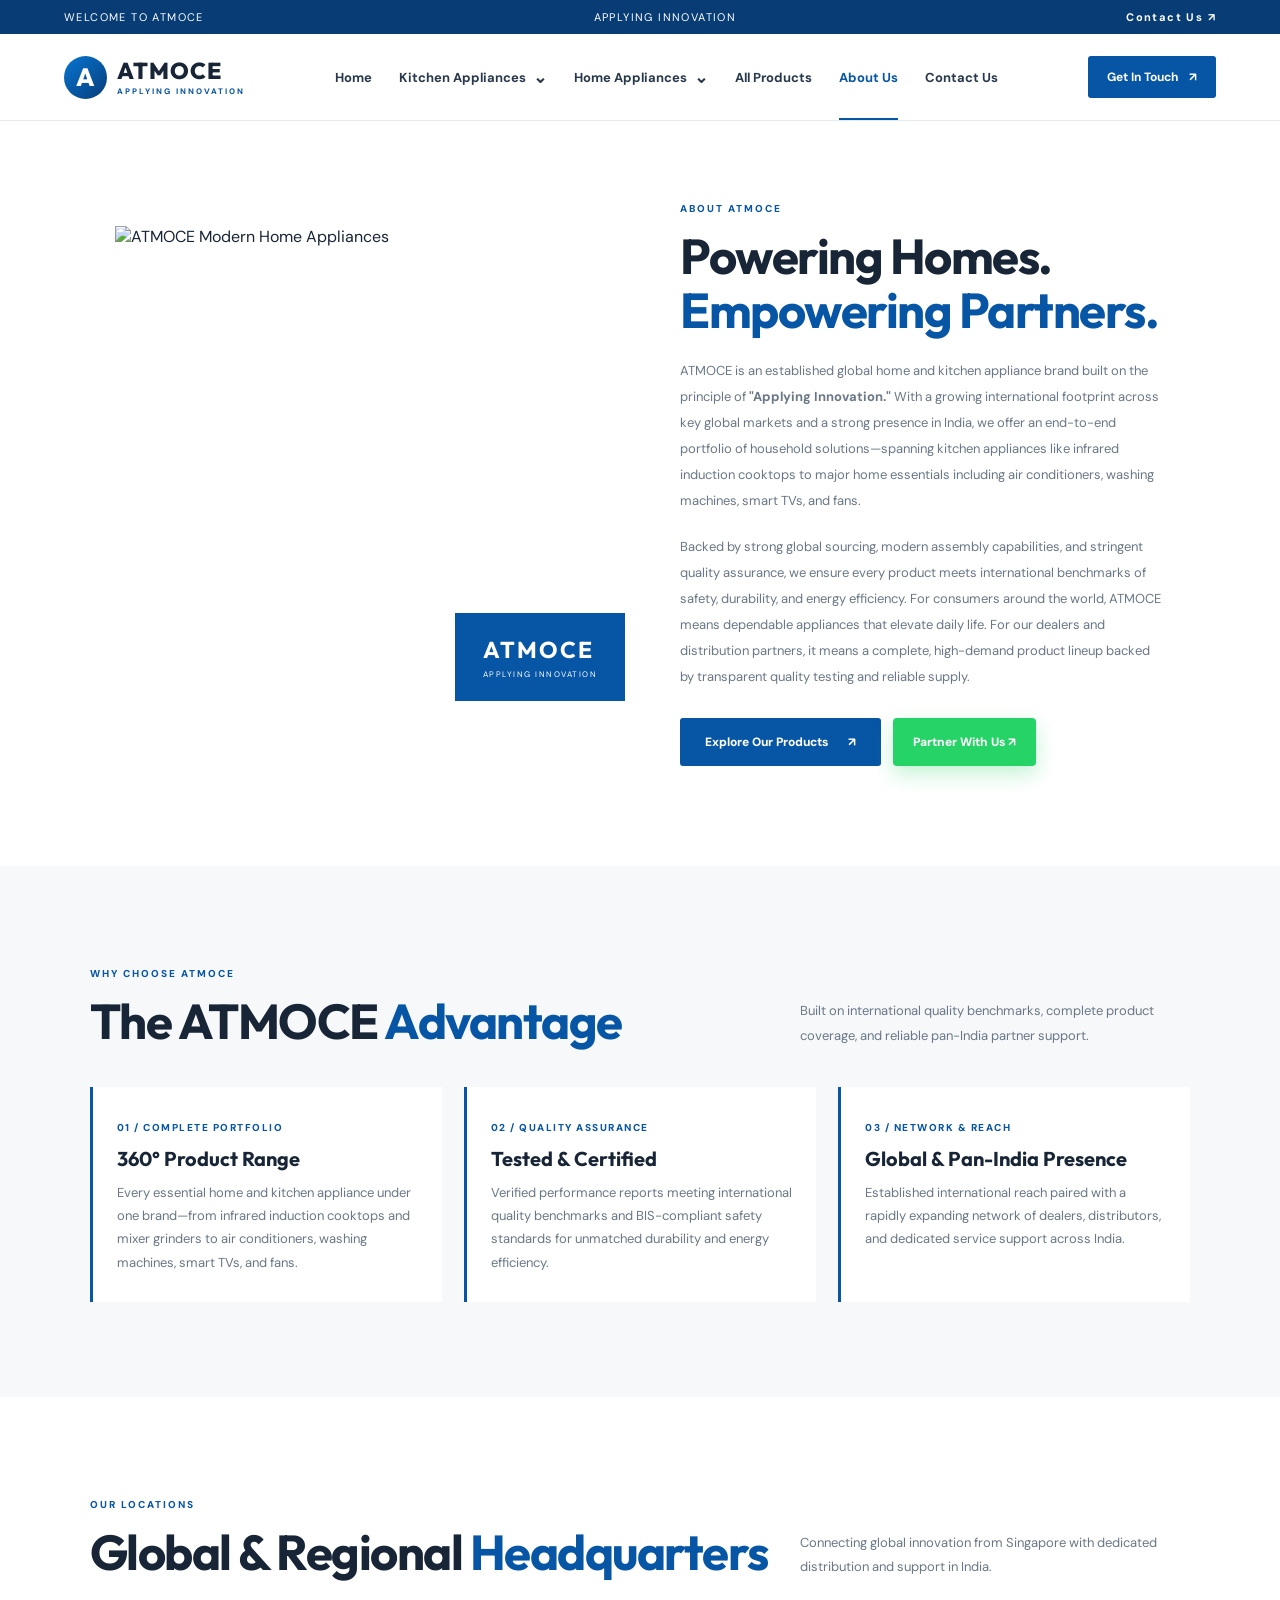
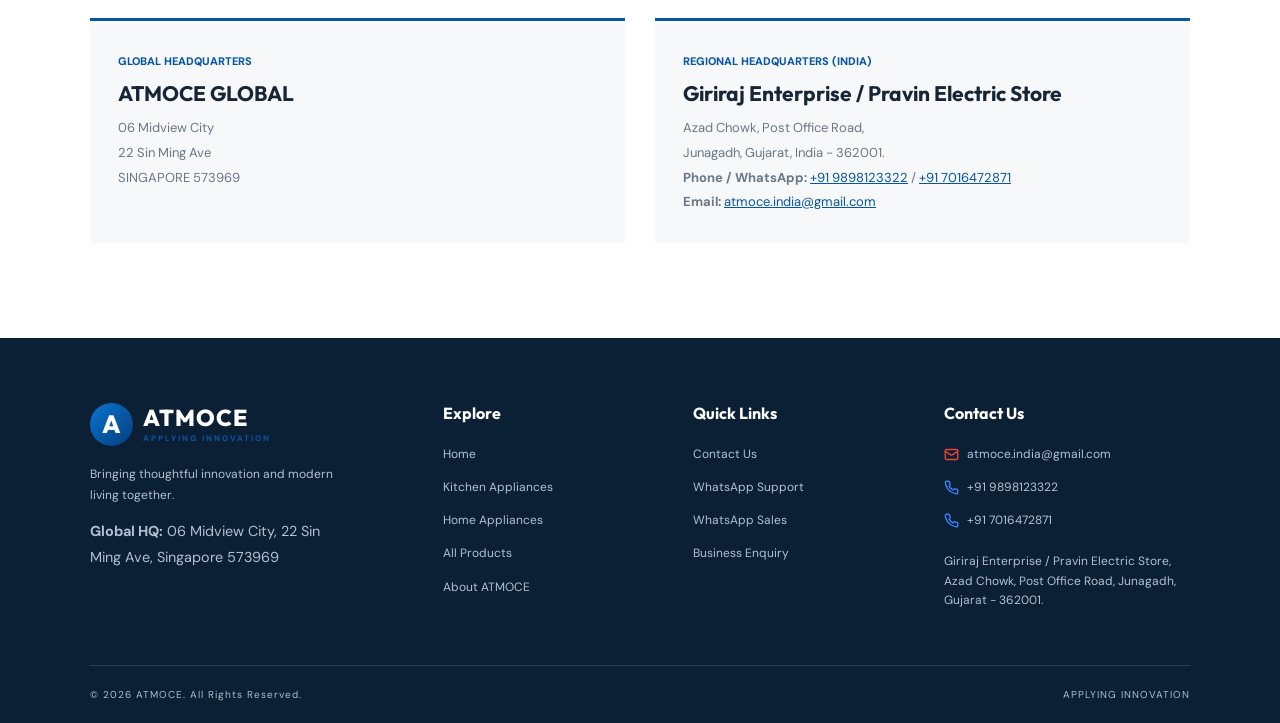
==== commit ea4e02e1: "Optimize image loading speed, update video preload, and refine mobile layout" ====
--- a/about.html
+++ b/about.html
@@ -234,18 +234,7 @@
           </svg>
           +91 7016472871
         </a>
-        <a href="https://wa.me/919898123322" target="_blank" rel="noopener" class="footer-icon-link">
-          <svg viewBox="0 0 24 24" fill="#25d366">
-            <path d="M12.031 2c-5.516 0-9.969 4.453-9.969 9.969 0 1.758.458 3.475 1.328 4.988L2 22l5.184-1.359a9.927 9.927 0 0 0 4.847 1.258h.004c5.515 0 9.969-4.453 9.969-9.969A9.934 9.934 0 0 0 12.031 2zm5.805 14.122c-.246.693-1.428 1.325-1.984 1.409-.513.077-1.162.109-1.875-.118-.433-.138-.988-.322-1.701-.63-2.994-1.293-4.949-4.308-5.098-4.507-.15-.199-1.217-1.619-1.217-3.088 0-1.469.77-2.191 1.043-2.49.274-.299.598-.374.797-.374.199 0 .399.002.573.01.184.009.43-.07.673.513.249.598.847 2.067.921 2.217.075.15.125.324.025.523-.1.199-.15.324-.299.498-.15.174-.314.389-.449.523-.15.149-.305.311-.131.61.174.299.774 1.277 1.662 2.069 1.142 1.018 2.105 1.334 2.404 1.483.299.15.474.125.648-.075.174-.199.748-.872.947-1.171.199-.299.399-.249.673-.15.274.1 1.744.822 2.043.972.299.15.498.224.573.349.075.125.075.723-.171 1.416z"/>
-          </svg>
-          WhatsApp: +91 9898123322
-        </a>
-        <a href="https://wa.me/917016472871" target="_blank" rel="noopener" class="footer-icon-link">
-          <svg viewBox="0 0 24 24" fill="#25d366">
-            <path d="M12.031 2c-5.516 0-9.969 4.453-9.969 9.969 0 1.758.458 3.475 1.328 4.988L2 22l5.184-1.359a9.927 9.927 0 0 0 4.847 1.258h.004c5.515 0 9.969-4.453 9.969-9.969A9.934 9.934 0 0 0 12.031 2zm5.805 14.122c-.246.693-1.428 1.325-1.984 1.409-.513.077-1.162.109-1.875-.118-.433-.138-.988-.322-1.701-.63-2.994-1.293-4.949-4.308-5.098-4.507-.15-.199-1.217-1.619-1.217-3.088 0-1.469.77-2.191 1.043-2.49.274-.299.598-.374.797-.374.199 0 .399.002.573.01.184.009.43-.07.673.513.249.598.847 2.067.921 2.217.075.15.125.324.025.523-.1.199-.15.324-.299.498-.15.174-.314.389-.449.523-.15.149-.305.311-.131.61.174.299.774 1.277 1.662 2.069 1.142 1.018 2.105 1.334 2.404 1.483.299.15.474.125.648-.075.174-.199.748-.872.947-1.171.199-.299.399-.249.673-.15.274.1 1.744.822 2.043.972.299.15.498.224.573.349.075.125.075.723-.171 1.416z"/>
-          </svg>
-          WhatsApp: +91 7016472871
-        </a>
+        
         <p style="margin-top: 8px;">Giriraj Enterprise / Pravin Electric Store, Azad Chowk, Post Office Road, Junagadh, Gujarat - 362001.</p>
       </div>
     </div>
--- a/style.css
+++ b/style.css
@@ -45,6 +45,11 @@
   max-width: 100%;
   -webkit-user-drag: none;
   pointer-events: none;
+}
+
+svg {
+  display: block;
+  flex-shrink: 0;
 }
 
 .topbar {
@@ -342,7 +347,6 @@
   visibility: visible;
 }
 
-/* Hero Video Background Styling */
 .hero-slide video.hero-video {
   position: absolute;
   top: 50%;
@@ -587,7 +591,7 @@
 }
 
 /* =========================================================
-   4-COLUMN PRODUCT GRID & MORE BUTTON & FILTER TABS
+   4-COLUMN PRODUCT GRID & SHIMMER LOADING
 ========================================================= */
 .product-grid-4 {
   display: grid;
@@ -639,9 +643,12 @@
 
 .product-image {
   height: 235px;
-  background: #f5f7f9;
+  background: linear-gradient(90deg, #f2f5f8 25%, #e6ecf2 50%, #f2f5f8 75%);
+  background-size: 200% 100%;
+  animation: shimmerLoad 1.4s infinite linear;
   padding: 18px;
   overflow: hidden;
+  position: relative;
 }
 
 .product-image img {
@@ -649,11 +656,22 @@
   height: 100%;
   object-fit: contain;
   mix-blend-mode: multiply;
-  transition: transform .4s;
+  opacity: 0;
+  transform: translateZ(0);
+  transition: opacity 0.35s ease, transform 0.4s ease;
+}
+
+.product-image img.loaded {
+  opacity: 1;
 }
 
 .product-card:hover .product-image img {
   transform: scale(1.06);
+}
+
+@keyframes shimmerLoad {
+  0% { background-position: 200% 0; }
+  100% { background-position: -200% 0; }
 }
 
 .product-info {
@@ -763,7 +781,7 @@
 }
 
 /* =========================================================
-   ABOUT SECTION & THE ATMOCE ADVANTAGE CARDS
+   ABOUT SECTION & ADVANTAGE CARDS
 ========================================================= */
 .about-section {
   padding: 100px 9%;
@@ -844,6 +862,10 @@
   line-height: 1.8;
 }
 
+.about-more-wrap {
+  margin-top: 30px;
+}
+
 .advantage-grid {
   display: grid;
   grid-template-columns: repeat(3, 1fr);
@@ -883,7 +905,7 @@
 }
 
 /* =========================================================
-   SUPPORT & ANIMATED CONTACT, WHATSAPP, CALL & EMAIL ICONS
+   SUPPORT & FIXED-SIZE ANIMATED CONTACT, WHATSAPP & EMAIL ICONS
 ========================================================= */
 .support-section {
   background: var(--blue-dark);
@@ -895,26 +917,32 @@
   max-width: 1200px;
   margin: auto;
   display: flex;
+  flex-wrap: wrap;
   justify-content: space-between;
   align-items: center;
-  gap: 30px;
-}
-
-.support-inner > div > span {
+  gap: 28px;
+}
+
+.support-left {
+  flex: 1 1 320px;
+  min-width: 0;
+}
+
+.support-left > span {
   color: #b9dfff;
   font-size: 10px;
   letter-spacing: 2px;
   font-weight: 800;
 }
 
-.support-inner h2 {
+.support-left h2 {
   font-family: Outfit, sans-serif;
   font-size: 42px;
   line-height: 1.1;
   margin: 14px 0;
 }
 
-.support-inner p {
+.support-left > p {
   max-width: 480px;
   color: #d8e6f3;
   font-size: 13px;
@@ -931,26 +959,40 @@
 .contact-row {
   display: flex;
   align-items: center;
-  flex-wrap: wrap;
-  gap: 10px;
+  gap: 12px;
   font-size: 13px;
   color: #e6f1fc;
 }
 
+.contact-text {
+  line-height: 1.5;
+  word-break: break-word;
+}
+
+.contact-text a {
+  text-decoration: underline;
+}
+
 .icon-circle {
   display: inline-flex;
   align-items: center;
   justify-content: center;
-  width: 36px;
-  height: 36px;
+  width: 34px !important;
+  height: 34px !important;
+  min-width: 34px;
+  min-height: 34px;
+  max-width: 34px;
+  max-height: 34px;
   border-radius: 50%;
-  transition: transform 0.3s ease, box-shadow 0.3s ease;
   flex-shrink: 0;
+  overflow: hidden;
 }
 
 .icon-circle svg {
-  width: 18px;
-  height: 18px;
+  width: 16px !important;
+  height: 16px !important;
+  max-width: 16px !important;
+  max-height: 16px !important;
 }
 
 .icon-call {
@@ -981,8 +1023,9 @@
 .anim-btn {
   display: inline-flex;
   align-items: center;
-  gap: 10px;
-  padding: 14px 22px;
+  justify-content: center;
+  gap: 9px;
+  padding: 13px 20px;
   border-radius: 4px;
   font-size: 12px;
   font-weight: 800;
@@ -992,17 +1035,20 @@
 }
 
 .anim-btn svg {
-  width: 19px;
-  height: 19px;
+  width: 17px !important;
+  height: 17px !important;
+  max-width: 17px !important;
+  max-height: 17px !important;
+  flex-shrink: 0;
   transition: transform 0.3s ease;
 }
 
 .anim-btn:hover {
-  transform: translateY(-4px) scale(1.03);
+  transform: translateY(-3px);
 }
 
 .anim-btn:hover svg {
-  transform: rotate(-10deg) scale(1.18);
+  transform: rotate(-10deg) scale(1.15);
 }
 
 .btn-wa {
@@ -1049,23 +1095,25 @@
 }
 
 .footer-icon-link svg {
-  width: 16px;
-  height: 16px;
+  width: 15px !important;
+  height: 15px !important;
+  max-width: 15px !important;
+  max-height: 15px !important;
   flex-shrink: 0;
   transition: transform 0.25s ease;
 }
 
 .footer-icon-link:hover {
-  transform: translateX(5px);
+  transform: translateX(4px);
 }
 
 .footer-icon-link:hover svg {
-  transform: scale(1.2);
+  transform: scale(1.15);
 }
 
 @keyframes pulseWa {
-  0% { box-shadow: 0 0 0 0 rgba(37, 211, 102, 0.48); }
-  70% { box-shadow: 0 0 0 12px rgba(37, 211, 102, 0); }
+  0% { box-shadow: 0 0 0 0 rgba(37, 211, 102, 0.45); }
+  70% { box-shadow: 0 0 0 10px rgba(37, 211, 102, 0); }
   100% { box-shadow: 0 0 0 0 rgba(37, 211, 102, 0); }
 }
 
@@ -1106,11 +1154,15 @@
 }
 
 .footer-brand > p {
-  max-width: 250px;
-  margin-top: 22px;
+  max-width: 260px;
+  margin-top: 18px;
   color: #b3c1d0;
   font-size: 12px;
-  line-height: 1.9;
+  line-height: 1.8;
+}
+
+.footer-hq-text {
+  margin-top: 12px !important;
 }
 
 .footer-column {
@@ -1130,6 +1182,7 @@
 .footer-column p {
   color: #b3c1d0;
   font-size: 12px;
+  line-height: 1.6;
   transition: .2s;
 }
 
@@ -1204,6 +1257,13 @@
   margin-bottom: 20px;
 }
 
+.modal-btn-group {
+  display: flex;
+  flex-wrap: wrap;
+  gap: 10px;
+  margin-top: 12px;
+}
+
 .modal-close {
   position: absolute;
   right: 12px;
@@ -1215,6 +1275,9 @@
   color: var(--text);
 }
 
+/* =========================================================
+   RESPONSIVE MEDIA QUERIES
+========================================================= */
 @media (max-width: 1100px) {
   .desktop-nav { gap: 15px; }
   .nav-link { font-size: 11px; }
@@ -1346,11 +1409,46 @@
   .about-image { height: 300px; }
   .about-stamp { right: -12px; bottom: 20px; padding: 16px 18px; }
   .about-values { grid-template-columns: 1fr; }
-  .support-inner { flex-direction: column; align-items: flex-start; }
-  .support-inner h2 { font-size: 36px; }
+
+  /* Mobile Contact Section & Icon Fixes */
+  .support-section { padding: 50px 5%; }
+  .support-inner { flex-direction: column; align-items: flex-start; gap: 22px; }
+  .support-left h2 { font-size: 34px; }
+  .contact-row { font-size: 12px; gap: 10px; }
+  .icon-circle {
+    width: 30px !important;
+    height: 30px !important;
+    min-width: 30px;
+    min-height: 30px;
+    max-width: 30px;
+    max-height: 30px;
+  }
+  .icon-circle svg {
+    width: 14px !important;
+    height: 14px !important;
+    max-width: 14px !important;
+    max-height: 14px !important;
+  }
+  .contact-action-group {
+    width: 100%;
+    flex-direction: column;
+    align-items: stretch;
+  }
+  .anim-btn {
+    width: 100%;
+    justify-content: center;
+    padding: 12px 16px;
+    font-size: 12px;
+  }
+  .anim-btn svg {
+    width: 16px !important;
+    height: 16px !important;
+    max-width: 16px !important;
+    max-height: 16px !important;
+  }
+
   .footer { padding: 50px 6% 0; }
-  .footer-main { grid-template-columns: 1fr 1fr; gap: 35px 20px; }
-  .footer-brand { grid-column: 1 / -1; }
+  .footer-main { grid-template-columns: 1fr; gap: 30px; }
   .footer-bottom { flex-direction: column; font-size: 9px; }
   .modal-content { grid-template-columns: 1fr; padding: 20px; gap: 15px; max-height: 90vh; overflow-y: auto; }
   .modal-content > img { height: 200px; }
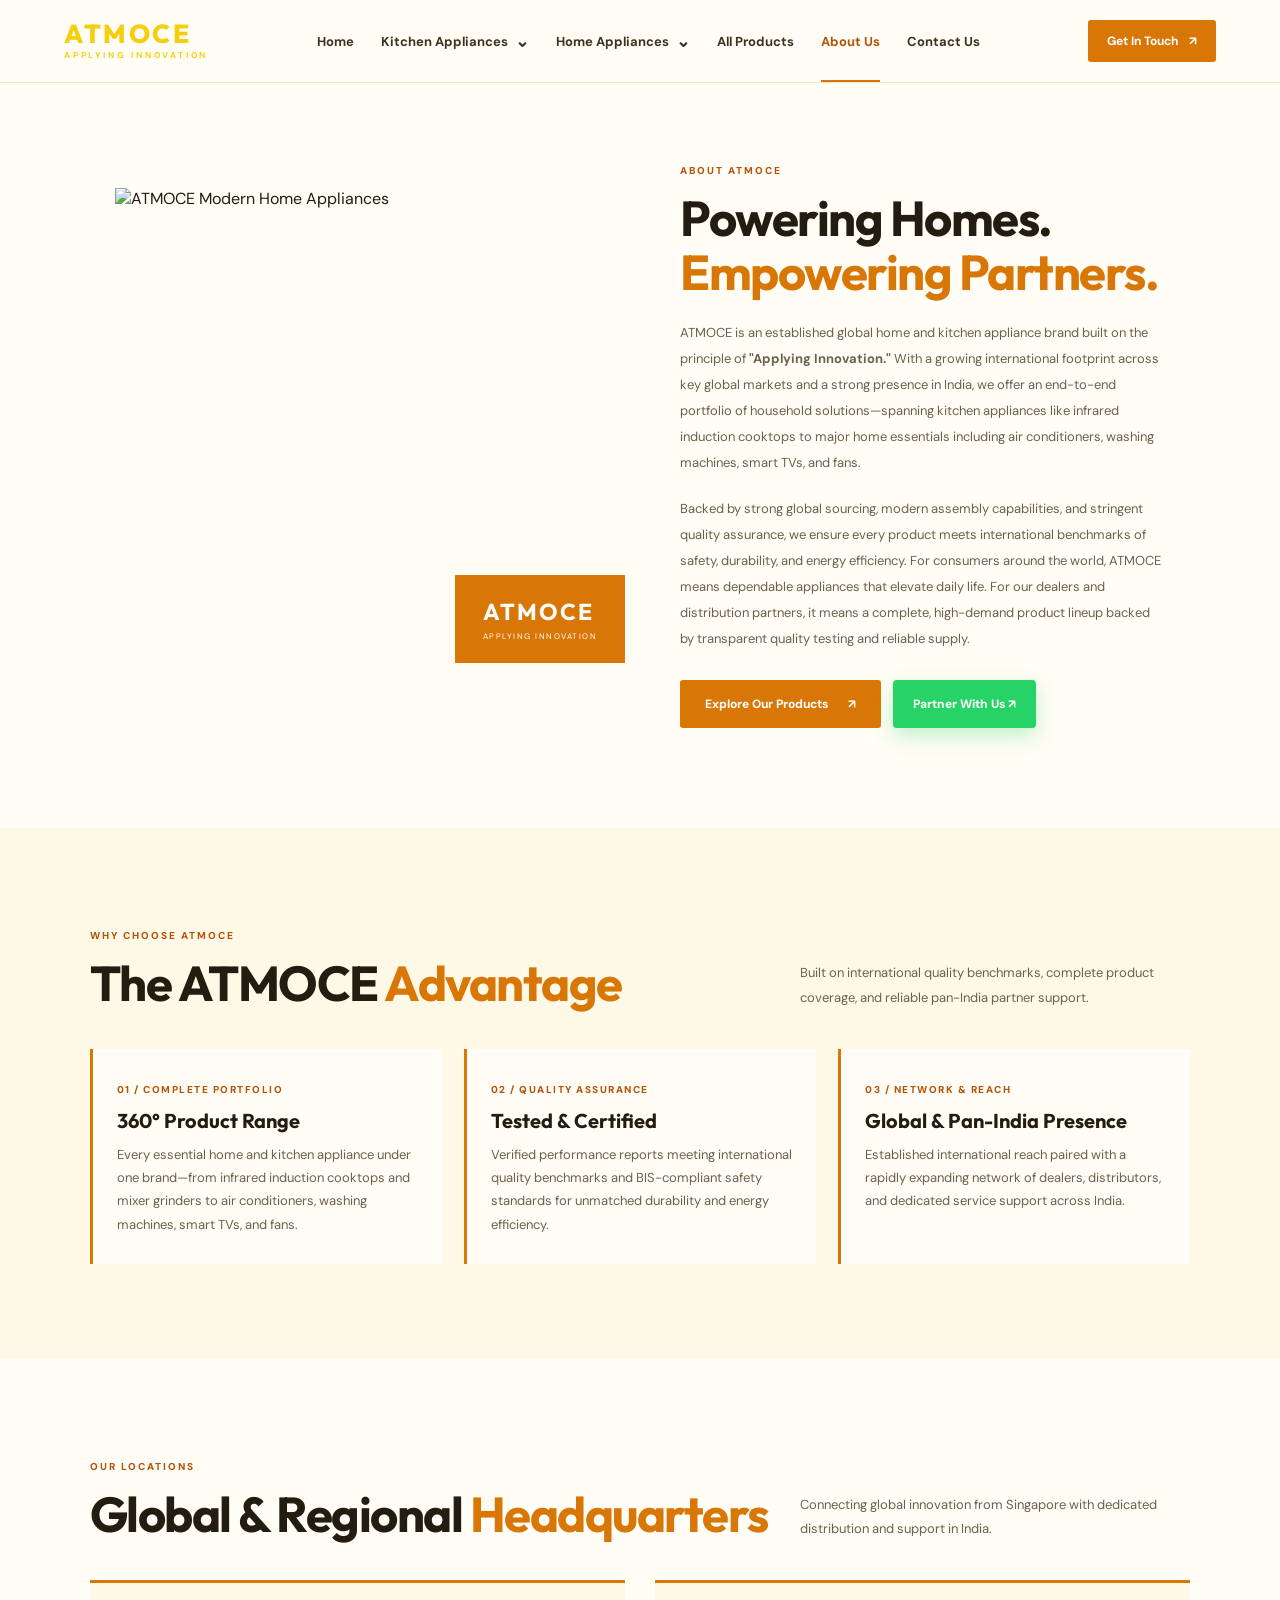
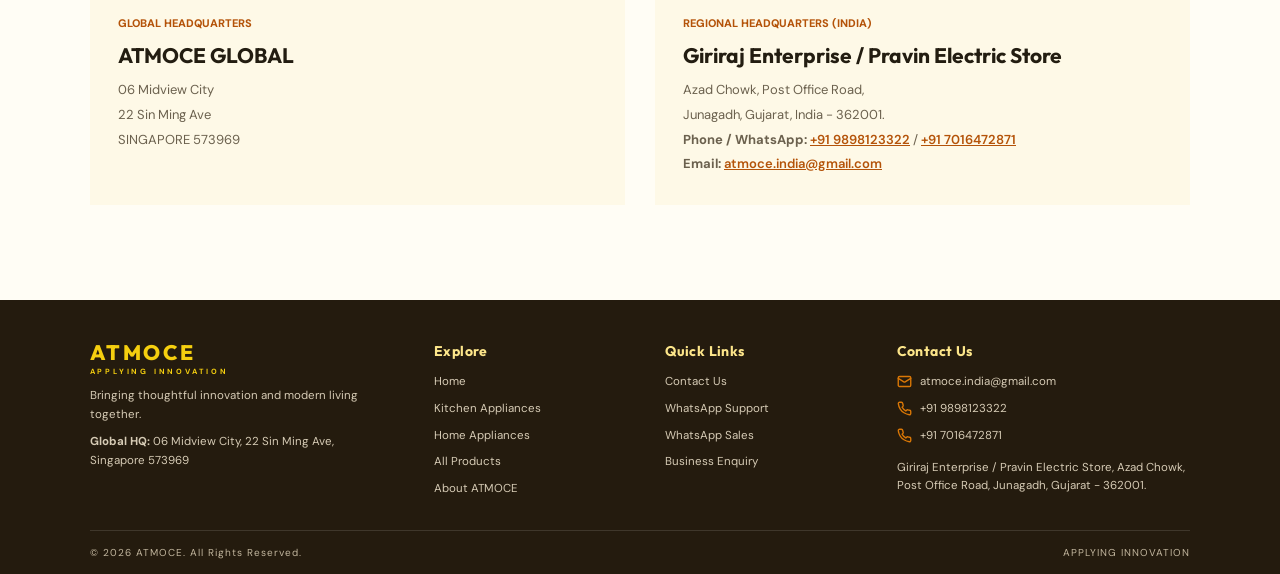
==== commit e9bf02a7: "Update ATMOCE theme, compact footer, and clean white product backgrounds" ====
--- a/about.html
+++ b/about.html
@@ -3,11 +3,11 @@
 <head>
   <meta charset="UTF-8">
   <meta name="viewport" content="width=device-width, initial-scale=1.0">
-  <meta name="theme-color" content="#ffffff">
+  <meta name="theme-color" content="#fffdf5">
   <meta name="description" content="Learn more about ATMOCE - Powering Homes. Empowering Partners. Applying Innovation.">
   <title>About Us | ATMOCE - Applying Innovation</title>
 
-  <link rel="icon" type="image/svg+xml" href="data:image/svg+xml,%3Csvg xmlns='http://www.w3.org/2000/svg' viewBox='0 0 64 64'%3E%3Cdefs%3E%3ClinearGradient id='g' x1='0' y1='0' x2='1' y2='1'%3E%3Cstop offset='0%25' stop-color='%230875d1'/%3E%3Cstop offset='100%25' stop-color='%23063d7b'/%3E%3C/linearGradient%3E%3C/defs%3E%3Ccircle cx='32' cy='32' r='32' fill='url(%23g)'/%3E%3Ctext x='50%25' y='54%25' dominant-baseline='middle' text-anchor='middle' fill='%23ffffff' font-family='Arial, sans-serif' font-weight='800' font-size='36'%3EA%3C/text%3E%3C/svg%3E">
+  <link rel="icon" type="image/svg+xml" href="data:image/svg+xml,%3Csvg xmlns='http://www.w3.org/2000/svg' viewBox='0 0 64 64'%3E%3Crect width='64' height='64' rx='14' fill='%23fef3c7'/%3E%3Ctext x='50%25' y='54%25' dominant-baseline='middle' text-anchor='middle' fill='%23b45309' font-family='Arial, sans-serif' font-weight='800' font-size='36'%3EA%3C/text%3E%3C/svg%3E">
 
   <link rel="preconnect" href="https://fonts.googleapis.com">
   <link rel="preconnect" href="https://fonts.gstatic.com" crossorigin>
@@ -16,18 +16,9 @@
 </head>
 <body>
 
-  <div class="topbar">
-    <div class="topbar-inner">
-      <span>WELCOME TO ATMOCE</span>
-      <span>APPLYING INNOVATION</span>
-      <a href="index.html#contact">Contact Us ↗</a>
-    </div>
-  </div>
-
   <header class="header" id="header">
     <div class="nav-container">
       <a href="index.html#home" class="logo">
-        <span class="logo-symbol">A</span>
         <span class="logo-name">ATMOCE<small>APPLYING INNOVATION</small></span>
       </a>
 
@@ -45,7 +36,7 @@
             </div>
             <div class="mega-links" id="kitchenMega"></div>
             <div class="mega-photo">
-              <img src="https://images.unsplash.com/photo-1556911220-e15b29be8c8f?auto=format&fit=crop&w=800&q=85" alt="Modern kitchen">
+              <img src="https://images.unsplash.com/photo-1556911220-e15b29be8c8f?auto=format&fit=crop&w=600&q=75" alt="Modern kitchen" loading="lazy" decoding="async">
               <div><small>ATMOCE COLLECTION</small><h3>Make Every Moment Better.</h3></div>
             </div>
           </div>
@@ -62,7 +53,7 @@
             </div>
             <div class="mega-links" id="homeMega"></div>
             <div class="mega-photo">
-              <img src="https://images.unsplash.com/photo-1600210492486-724fe5c67fb0?auto=format&fit=crop&w=800&q=85" alt="Modern living room">
+              <img src="https://images.unsplash.com/photo-1600210492486-724fe5c67fb0?auto=format&fit=crop&w=600&q=75" alt="Modern living room" loading="lazy" decoding="async">
               <div><small>ATMOCE COLLECTION</small><h3>Comfort For Modern Living.</h3></div>
             </div>
           </div>
@@ -96,7 +87,7 @@
     <!-- FULL ABOUT STORY SECTION -->
     <section class="about-section" style="padding-top: 75px;">
       <div class="about-image">
-        <img src="https://images.unsplash.com/photo-1600607687920-4e2a09cf159d?auto=format&fit=crop&w=1200&q=85" alt="ATMOCE Modern Home Appliances">
+        <img src="https://images.unsplash.com/photo-1600607687920-4e2a09cf159d?auto=format&fit=crop&w=900&q=75" alt="ATMOCE Modern Home Appliances" loading="lazy" decoding="async">
         <div class="about-stamp"><b>ATMOCE</b><small>APPLYING INNOVATION</small></div>
       </div>
 
@@ -116,7 +107,7 @@
     </section>
 
     <!-- THE ATMOCE ADVANTAGE SECTION -->
-    <section class="section" style="background: #f6f8fa;">
+    <section class="section" style="background: var(--light);">
       <div class="section-heading">
         <div>
           <span class="section-tag">WHY CHOOSE ATMOCE</span>
@@ -126,19 +117,19 @@
       </div>
 
       <div class="advantage-grid">
-        <div class="advantage-card" style="background: #fff; padding: 28px 24px;">
+        <div class="advantage-card" style="background: var(--cream); padding: 28px 24px;">
           <span>01 / COMPLETE PORTFOLIO</span>
           <h4 style="font-size: 20px; margin: 10px 0;">360° Product Range</h4>
           <p style="font-size: 13px; line-height: 1.8;">Every essential home and kitchen appliance under one brand—from infrared induction cooktops and mixer grinders to air conditioners, washing machines, smart TVs, and fans.</p>
         </div>
 
-        <div class="advantage-card" style="background: #fff; padding: 28px 24px;">
+        <div class="advantage-card" style="background: var(--cream); padding: 28px 24px;">
           <span>02 / QUALITY ASSURANCE</span>
           <h4 style="font-size: 20px; margin: 10px 0;">Tested &amp; Certified</h4>
           <p style="font-size: 13px; line-height: 1.8;">Verified performance reports meeting international quality benchmarks and BIS-compliant safety standards for unmatched durability and energy efficiency.</p>
         </div>
 
-        <div class="advantage-card" style="background: #fff; padding: 28px 24px;">
+        <div class="advantage-card" style="background: var(--cream); padding: 28px 24px;">
           <span>03 / NETWORK &amp; REACH</span>
           <h4 style="font-size: 20px; margin: 10px 0;">Global &amp; Pan-India Presence</h4>
           <p style="font-size: 13px; line-height: 1.8;">Established international reach paired with a rapidly expanding network of dealers, distributors, and dedicated service support across India.</p>
@@ -157,7 +148,7 @@
       </div>
 
       <div class="about-values" style="margin-top: 0; gap: 30px;">
-        <div style="background: #f6f8fa; padding: 28px; border-top: 3px solid var(--blue);">
+        <div style="background: var(--light); padding: 28px; border-top: 3px solid var(--accent);">
           <span>GLOBAL HEADQUARTERS</span>
           <h4 style="font-size: 21px; margin: 10px 0;">ATMOCE GLOBAL</h4>
           <p style="font-size: 13px; line-height: 1.9;">
@@ -167,17 +158,17 @@
           </p>
         </div>
 
-        <div style="background: #f6f8fa; padding: 28px; border-top: 3px solid var(--blue);">
+        <div style="background: var(--light); padding: 28px; border-top: 3px solid var(--accent);">
           <span>REGIONAL HEADQUARTERS (INDIA)</span>
           <h4 style="font-size: 21px; margin: 10px 0;">Giriraj Enterprise / Pravin Electric Store</h4>
           <p style="font-size: 13px; line-height: 1.9;">
             Azad Chowk, Post Office Road,<br>
             Junagadh, Gujarat, India - 362001.<br>
             <strong>Phone / WhatsApp:</strong> 
-            <a href="tel:+919898123322" style="color: var(--blue); text-decoration: underline;">+91 9898123322</a> / 
-            <a href="tel:+917016472871" style="color: var(--blue); text-decoration: underline;">+91 7016472871</a><br>
+            <a href="tel:+919898123322" style="color: var(--accent-dark); text-decoration: underline; font-weight: 600;">+91 9898123322</a> / 
+            <a href="tel:+917016472871" style="color: var(--accent-dark); text-decoration: underline; font-weight: 600;">+91 7016472871</a><br>
             <strong>Email:</strong> 
-            <a href="mailto:atmoce.india@gmail.com" style="color: var(--blue); text-decoration: underline;">atmoce.india@gmail.com</a>
+            <a href="mailto:atmoce.india@gmail.com" style="color: var(--accent-dark); text-decoration: underline; font-weight: 600;">atmoce.india@gmail.com</a>
           </p>
         </div>
       </div>
@@ -188,11 +179,10 @@
     <div class="footer-main">
       <div class="footer-brand">
         <a href="index.html#home" class="logo footer-logo">
-          <span class="logo-symbol">A</span>
           <span class="logo-name">ATMOCE<small>APPLYING INNOVATION</small></span>
         </a>
         <p>Bringing thoughtful innovation and modern living together.</p>
-        <p style="margin-top: 12px; font-size: 0.9rem;">
+        <p class="footer-hq-text">
           <strong>Global HQ:</strong> 06 Midview City, 22 Sin Ming Ave, Singapore 573969
         </p>
       </div>
@@ -217,25 +207,24 @@
       <div class="footer-column">
         <h4>Contact Us</h4>
         <a href="mailto:atmoce.india@gmail.com" class="footer-icon-link">
-          <svg viewBox="0 0 24 24" fill="none" stroke="#ea4335" stroke-width="2.2" stroke-linecap="round" stroke-linejoin="round">
+          <svg width="15" height="15" viewBox="0 0 24 24" fill="none" stroke="#d97706" stroke-width="2.2" stroke-linecap="round" stroke-linejoin="round">
             <rect width="20" height="16" x="2" y="4" rx="2"/><path d="m22 7-8.97 5.7a1.94 1.94 0 0 1-2.06 0L2 7"/>
           </svg>
-          atmoce.india@gmail.com
+          <span>atmoce.india@gmail.com</span>
         </a>
         <a href="tel:+919898123322" class="footer-icon-link">
-          <svg viewBox="0 0 24 24" fill="none" stroke="#3b82f6" stroke-width="2.2" stroke-linecap="round" stroke-linejoin="round">
+          <svg width="15" height="15" viewBox="0 0 24 24" fill="none" stroke="#d97706" stroke-width="2.2" stroke-linecap="round" stroke-linejoin="round">
             <path d="M22 16.92v3a2 2 0 0 1-2.18 2 19.79 19.79 0 0 1-8.63-3.07 19.5 19.5 0 0 1-6-6 19.79 19.79 0 0 1-3.07-8.67A2 2 0 0 1 4.11 2h3a2 2 0 0 1 2 1.72 12.84 12.84 0 0 0 .7 2.81 2 2 0 0 1-.45 2.11L8.09 9.91a16 16 0 0 0 6 6l1.27-1.27a2 2 0 0 1 2.11-.45 12.84 12.84 0 0 0 2.81.7A2 2 0 0 1 22 16.92z"/>
           </svg>
-          +91 9898123322
+          <span>+91 9898123322</span>
         </a>
         <a href="tel:+917016472871" class="footer-icon-link">
-          <svg viewBox="0 0 24 24" fill="none" stroke="#3b82f6" stroke-width="2.2" stroke-linecap="round" stroke-linejoin="round">
+          <svg width="15" height="15" viewBox="0 0 24 24" fill="none" stroke="#d97706" stroke-width="2.2" stroke-linecap="round" stroke-linejoin="round">
             <path d="M22 16.92v3a2 2 0 0 1-2.18 2 19.79 19.79 0 0 1-8.63-3.07 19.5 19.5 0 0 1-6-6 19.79 19.79 0 0 1-3.07-8.67A2 2 0 0 1 4.11 2h3a2 2 0 0 1 2 1.72 12.84 12.84 0 0 0 .7 2.81 2 2 0 0 1-.45 2.11L8.09 9.91a16 16 0 0 0 6 6l1.27-1.27a2 2 0 0 1 2.11-.45 12.84 12.84 0 0 0 2.81.7A2 2 0 0 1 22 16.92z"/>
           </svg>
-          +91 7016472871
-        </a>
-        
-        <p style="margin-top: 8px;">Giriraj Enterprise / Pravin Electric Store, Azad Chowk, Post Office Road, Junagadh, Gujarat - 362001.</p>
+          <span>+91 7016472871</span>
+        </a>
+        <p style="margin-top: 6px;">Giriraj Enterprise / Pravin Electric Store, Azad Chowk, Post Office Road, Junagadh, Gujarat - 362001.</p>
       </div>
     </div>
 
@@ -245,6 +234,6 @@
     </div>
   </footer>
 
-  <script src="script.js"></script>
+  <script src="script.js" defer></script>
 </body>
 </html>
--- a/style.css
+++ b/style.css
@@ -1,11 +1,13 @@
 :root {
-  --blue: #0755a5;
-  --blue-dark: #073c75;
-  --navy: #102c49;
-  --text: #172536;
-  --muted: #697786;
-  --light: #f4f7fa;
-  --border: #e5eaf0;
+  --accent: #d97706;
+  --accent-dark: #b45309;
+  --accent-soft: #fef3c7;
+  --navy: #292112;
+  --text: #231d11;
+  --muted: #6b614e;
+  --light: #fef9e7;
+  --cream: #fffdf5;
+  --border: #f0e4c3;
   --white: #ffffff;
 }
 
@@ -17,13 +19,13 @@
 
 html {
   scroll-behavior: smooth;
-  scroll-padding-top: 95px;
+  scroll-padding-top: 90px;
 }
 
 body {
   font-family: "DM Sans", sans-serif;
   color: var(--text);
-  background: var(--white);
+  background: var(--cream);
   overflow-x: hidden;
   -webkit-user-select: none;
   -moz-user-select: none;
@@ -52,94 +54,63 @@
   flex-shrink: 0;
 }
 
-.topbar {
-  background: #073c75;
-  color: #fff;
-  font-size: 11px;
-  letter-spacing: 1.4px;
-}
-
-.topbar-inner {
-  min-height: 34px;
+/* =========================================================
+   HEADER & NAVIGATION (CLEAN TEXT LOGO, NO TOPBAR)
+========================================================= */
+.header {
+  position: sticky;
+  top: 0;
+  z-index: 1000;
+  background: #fffdf5;
+  border-bottom: 1px solid var(--border);
+  transition: box-shadow .3s ease;
+}
+
+.header.scrolled {
+  box-shadow: 0 8px 30px rgba(120, 75, 10, .09);
+}
+
+.nav-container {
   max-width: 1440px;
+  min-height: 82px;
   padding: 0 5%;
   margin: auto;
   display: flex;
   justify-content: space-between;
   align-items: center;
-  gap: 20px;
-}
-
-.topbar a {
-  font-weight: 700;
-}
-
-.header {
-  position: sticky;
-  top: 0;
-  z-index: 1000;
-  background: #fff;
-  border-bottom: 1px solid var(--border);
-  transition: box-shadow .3s ease;
-}
-
-.header.scrolled {
-  box-shadow: 0 8px 30px rgba(10, 35, 65, .09);
-}
-
-.nav-container {
-  max-width: 1440px;
-  min-height: 86px;
-  padding: 0 5%;
-  margin: auto;
-  display: flex;
-  justify-content: space-between;
-  align-items: center;
   gap: 25px;
 }
 
 .logo {
   display: inline-flex;
   align-items: center;
-  gap: 10px;
   flex-shrink: 0;
-}
-
-.logo-symbol {
-  width: 43px;
-  height: 43px;
-  display: grid;
-  place-items: center;
-  border-radius: 50%;
-  color: #fff;
-  background: linear-gradient(135deg, #0875d1, #063d7b);
-  font-family: Outfit, sans-serif;
-  font-size: 25px;
-  font-weight: 800;
 }
 
 .logo-name {
   font-family: Outfit, sans-serif;
-  font-size: 23px;
+  font-size: 26px;
   font-weight: 800;
-  letter-spacing: 1px;
+  letter-spacing: 2.5px;
   line-height: 1;
+  color: #f5cf0f;
 }
 
 .logo-name small {
   display: block;
   font-family: "DM Sans", sans-serif;
-  font-size: 8px;
-  letter-spacing: 2px;
+  font-size: 8.5px;
+  font-weight: 700;
+  letter-spacing: 2.8px;
   margin-top: 5px;
-  color: var(--blue);
+  color: #f5cf0f;
 }
 
 .desktop-nav {
   display: flex;
   align-items: center;
   gap: 27px;
-  height: 86px;
+  height: 82px;
 }
 
 .nav-link {
@@ -147,7 +118,7 @@
   display: flex;
   align-items: center;
   gap: 7px;
-  color: #28394b;
+  color: #3d3321;
   font-size: 13px;
   font-weight: 700;
   position: relative;
@@ -157,7 +128,7 @@
 
 .nav-link:hover,
 .nav-link.active {
-  color: var(--blue);
+  color: var(--accent-dark);
 }
 
 .nav-link span {
@@ -167,7 +138,7 @@
 .nav-link::after {
   content: "";
   height: 2px;
-  background: var(--blue);
+  background: var(--accent);
   position: absolute;
   bottom: 0;
   left: 0;
@@ -192,11 +163,11 @@
   left: 0;
   width: 100%;
   padding: 35px 5%;
-  background: #fff;
+  background: #fffdf7;
   display: grid;
   grid-template-columns: 1fr 1.1fr 1.2fr;
   gap: 45px;
-  box-shadow: 0 20px 35px rgba(10, 35, 65, .12);
+  box-shadow: 0 20px 35px rgba(90, 55, 8, .12);
   border-top: 1px solid var(--border);
   opacity: 0;
   visibility: hidden;
@@ -213,7 +184,7 @@
 
 .mega-intro > span,
 .mega-photo small {
-  color: var(--blue);
+  color: var(--accent-dark);
   font-size: 10px;
   font-weight: 800;
   letter-spacing: 2px;
@@ -234,7 +205,7 @@
 
 .mega-intro > a {
   display: inline-block;
-  color: var(--blue);
+  color: var(--accent-dark);
   font-size: 12px;
   font-weight: 800;
   margin-top: 23px;
@@ -256,7 +227,7 @@
 }
 
 .mega-links a:hover {
-  color: var(--blue);
+  color: var(--accent-dark);
   padding-left: 5px;
 }
 
@@ -277,7 +248,7 @@
   content: "";
   position: absolute;
   inset: 0;
-  background: linear-gradient(0deg, rgba(0, 22, 47, .8), transparent 75%);
+  background: linear-gradient(0deg, rgba(41, 30, 12, .82), transparent 75%);
 }
 
 .mega-photo > div {
@@ -289,7 +260,7 @@
 }
 
 .mega-photo small {
-  color: #cce4ff;
+  color: #fde68a;
 }
 
 .mega-photo h3 {
@@ -299,7 +270,7 @@
 }
 
 .nav-contact {
-  background: var(--blue);
+  background: var(--accent);
   color: #fff;
   padding: 13px 19px;
   border-radius: 3px;
@@ -310,7 +281,7 @@
 }
 
 .nav-contact:hover {
-  background: var(--blue-dark);
+  background: var(--accent-dark);
   transform: translateY(-2px);
 }
 
@@ -323,8 +294,11 @@
   display: none;
 }
 
+/* =========================================================
+   HERO SECTION
+========================================================= */
 .hero {
-  background: #eaf0f6;
+  background: #fef9e7;
 }
 
 .hero-slider {
@@ -363,7 +337,7 @@
 .hero-shade {
   position: absolute;
   inset: 0;
-  background: linear-gradient(90deg, rgba(5, 25, 47, .75), rgba(5, 25, 47, .32) 50%, rgba(5, 25, 47, .02));
+  background: linear-gradient(90deg, rgba(36, 26, 10, .78), rgba(36, 26, 10, .35) 50%, rgba(36, 26, 10, .05));
   z-index: 1;
 }
 
@@ -387,7 +361,7 @@
   font-size: 11px;
   letter-spacing: 2.5px;
   font-weight: 700;
-  color: #d6eaff;
+  color: #fde68a;
 }
 
 .hero-content h1 {
@@ -399,13 +373,13 @@
 }
 
 .hero-content h1 em {
-  color: #8dcaff;
+  color: #fcd34d;
   font-style: normal;
 }
 
 .hero-content p {
   max-width: 470px;
-  color: #e5edf5;
+  color: #fef3c7;
   font-size: 15px;
   line-height: 1.9;
   margin-bottom: 30px;
@@ -415,7 +389,7 @@
   display: inline-flex;
   align-items: center;
   gap: 20px;
-  background: var(--blue);
+  background: var(--accent);
   color: #fff;
   padding: 16px 25px;
   font-size: 12px;
@@ -425,10 +399,13 @@
 }
 
 .hero-btn:hover {
-  background: #0a70cf;
+  background: var(--accent-dark);
   transform: translateY(-3px);
 }
 
+/* =========================================================
+   QUICK CATEGORIES
+========================================================= */
 .quick-categories {
   display: grid;
   grid-template-columns: repeat(4, 1fr);
@@ -448,7 +425,7 @@
 }
 
 .quick-categories > a:hover {
-  color: var(--blue);
+  color: var(--accent-dark);
   transform: translateY(-3px);
 }
 
@@ -458,8 +435,8 @@
   display: grid;
   place-items: center;
   border-radius: 50%;
-  background: #edf5fc;
-  color: var(--blue);
+  background: var(--accent-soft);
+  color: var(--accent-dark);
   font-size: 20px;
   flex-shrink: 0;
 }
@@ -481,7 +458,7 @@
 
 .quick-arrow {
   margin-left: auto;
-  color: var(--blue);
+  color: var(--accent-dark);
 }
 
 .section {
@@ -497,7 +474,7 @@
 }
 
 .section-tag {
-  color: var(--blue);
+  color: var(--accent-dark);
   font-size: 10px;
   font-weight: 800;
   letter-spacing: 2px;
@@ -518,7 +495,7 @@
 .section-heading h2 em,
 .about-content h1 em,
 .about-content h2 em {
-  color: var(--blue);
+  color: var(--accent);
   font-style: normal;
 }
 
@@ -530,7 +507,7 @@
 }
 
 .category-section {
-  background: #f6f8fa;
+  background: var(--light);
 }
 
 .category-grid {
@@ -560,7 +537,7 @@
 .category-overlay {
   position: absolute;
   inset: 0;
-  background: linear-gradient(0deg, rgba(4, 25, 47, .82), rgba(4, 25, 47, .02) 80%);
+  background: linear-gradient(0deg, rgba(36, 26, 10, .82), rgba(36, 26, 10, .02) 80%);
 }
 
 .category-info {
@@ -572,7 +549,7 @@
 .category-info > span {
   font-size: 10px;
   letter-spacing: 2px;
-  color: #d8e8f8;
+  color: #fde68a;
 }
 
 .category-info h3 {
@@ -587,7 +564,7 @@
 
 .category-info b {
   margin-left: 8px;
-  color: #9dd0ff;
+  color: #fcd34d;
 }
 
 /* =========================================================
@@ -612,7 +589,7 @@
 
 .filter-btn {
   padding: 11px 18px;
-  border: 1px solid #cbd6e0;
+  border: 1px solid var(--border);
   background: #fff;
   color: var(--text);
   font-size: 12px;
@@ -623,9 +600,9 @@
 
 .filter-btn:hover,
 .filter-btn.active {
-  background: var(--blue);
+  background: var(--accent);
   color: #fff;
-  border-color: var(--blue);
+  border-color: var(--accent);
 }
 
 .product-card {
@@ -636,16 +613,15 @@
 }
 
 .product-card:hover {
-  border-color: #b8d3ec;
-  box-shadow: 0 12px 28px rgba(12, 54, 91, .1);
+  border-color: #f59e0b;
+  box-shadow: 0 12px 28px rgba(180, 83, 9, .1);
   transform: translateY(-5px);
 }
 
 .product-image {
   height: 235px;
-  background: linear-gradient(90deg, #f2f5f8 25%, #e6ecf2 50%, #f2f5f8 75%);
-  background-size: 200% 100%;
-  animation: shimmerLoad 1.4s infinite linear;
+  background: #ffffff;
+  border-bottom: 1px solid var(--border);
   padding: 18px;
   overflow: hidden;
   position: relative;
@@ -655,7 +631,6 @@
   width: 100%;
   height: 100%;
   object-fit: contain;
-  mix-blend-mode: multiply;
   opacity: 0;
   transform: translateZ(0);
   transition: opacity 0.35s ease, transform 0.4s ease;
@@ -664,7 +639,6 @@
 .product-image img.loaded {
   opacity: 1;
 }
-
 .product-card:hover .product-image img {
   transform: scale(1.06);
 }
@@ -679,7 +653,7 @@
 }
 
 .product-info > span {
-  color: var(--blue);
+  color: var(--accent-dark);
   font-size: 9px;
   font-weight: 800;
   letter-spacing: 1.5px;
@@ -701,9 +675,9 @@
 .product-info button {
   margin-top: 15px;
   padding: 10px 14px;
-  background: #edf5fc;
+  background: var(--accent-soft);
   border: 0;
-  color: var(--blue);
+  color: var(--accent-dark);
   font-size: 11px;
   font-weight: 800;
   cursor: pointer;
@@ -711,7 +685,7 @@
 }
 
 .product-info button:hover {
-  background: var(--blue);
+  background: var(--accent);
   color: #fff;
 }
 
@@ -730,7 +704,7 @@
 .feature-overlay {
   position: absolute;
   inset: 0;
-  background: linear-gradient(90deg, rgba(3, 25, 48, .8), rgba(3, 25, 48, .2));
+  background: linear-gradient(90deg, rgba(36, 26, 10, .82), rgba(36, 26, 10, .25));
 }
 
 .feature-content {
@@ -744,7 +718,7 @@
 .feature-content > span {
   font-size: 10px;
   letter-spacing: 2px;
-  color: #b9dfff;
+  color: #fde68a;
   font-weight: 800;
 }
 
@@ -756,7 +730,7 @@
 }
 
 .feature-content p {
-  color: #e4edf5;
+  color: #fef3c7;
   font-size: 13px;
   margin-bottom: 25px;
 }
@@ -764,20 +738,20 @@
 .light-btn {
   display: inline-block;
   padding: 14px 21px;
-  background: #fff;
-  color: var(--blue-dark);
+  background: #fef3c7;
+  color: var(--navy);
   font-size: 11px;
   font-weight: 800;
   transition: .2s;
 }
 
 .light-btn:hover {
-  background: #dceeff;
+  background: #fde68a;
   transform: translateY(-3px);
 }
 
 .home-products {
-  background: #f6f8fa;
+  background: var(--light);
 }
 
 /* =========================================================
@@ -789,6 +763,7 @@
   grid-template-columns: 1fr 1fr;
   align-items: center;
   gap: 80px;
+  background: var(--cream);
 }
 
 .about-image {
@@ -806,7 +781,7 @@
   position: absolute;
   right: -25px;
   bottom: 35px;
-  background: var(--blue);
+  background: var(--accent);
   color: #fff;
   padding: 22px 28px;
   display: flex;
@@ -840,12 +815,12 @@
 }
 
 .about-values > div {
-  border-top: 2px solid var(--blue);
+  border-top: 2px solid var(--accent);
   padding-top: 15px;
 }
 
 .about-values span {
-  color: var(--blue);
+  color: var(--accent-dark);
   font-size: 11px;
   font-weight: 800;
 }
@@ -874,18 +849,18 @@
 
 .advantage-card {
   background: var(--light);
-  border-left: 3px solid var(--blue);
+  border-left: 3px solid var(--accent);
   padding: 22px 20px;
   transition: transform 0.25s ease, box-shadow 0.25s ease;
 }
 
 .advantage-card:hover {
   transform: translateY(-4px);
-  box-shadow: 0 10px 24px rgba(7, 85, 165, 0.1);
+  box-shadow: 0 10px 24px rgba(180, 83, 9, 0.12);
 }
 
 .advantage-card span {
-  color: var(--blue);
+  color: var(--accent-dark);
   font-size: 10px;
   font-weight: 800;
   letter-spacing: 1.5px;
@@ -908,8 +883,9 @@
    SUPPORT & FIXED-SIZE ANIMATED CONTACT, WHATSAPP & EMAIL ICONS
 ========================================================= */
 .support-section {
-  background: var(--blue-dark);
-  color: #fff;
+  background: #fef3c7;
+  color: var(--text);
+  border-top: 1px solid var(--border);
   padding: 65px 8%;
 }
 
@@ -929,7 +905,7 @@
 }
 
 .support-left > span {
-  color: #b9dfff;
+  color: var(--accent-dark);
   font-size: 10px;
   letter-spacing: 2px;
   font-weight: 800;
@@ -940,11 +916,12 @@
   font-size: 42px;
   line-height: 1.1;
   margin: 14px 0;
+  color: var(--navy);
 }
 
 .support-left > p {
   max-width: 480px;
-  color: #d8e6f3;
+  color: var(--muted);
   font-size: 13px;
   line-height: 1.8;
 }
@@ -961,7 +938,7 @@
   align-items: center;
   gap: 12px;
   font-size: 13px;
-  color: #e6f1fc;
+  color: var(--text);
 }
 
 .contact-text {
@@ -971,6 +948,8 @@
 
 .contact-text a {
   text-decoration: underline;
+  color: var(--accent-dark);
+  font-weight: 600;
 }
 
 .icon-circle {
@@ -996,20 +975,14 @@
 }
 
 .icon-call {
-  background: rgba(141, 202, 255, 0.2);
-  color: #8dcaff;
+  background: rgba(217, 119, 6, 0.16);
+  color: var(--accent-dark);
   animation: ringBell 2.8s infinite ease-in-out;
 }
 
-.icon-wa {
-  background: rgba(37, 211, 102, 0.22);
-  color: #4ade80;
-  animation: pulseWa 2.2s infinite;
-}
-
 .icon-mail {
-  background: rgba(255, 255, 255, 0.16);
-  color: #ffd166;
+  background: rgba(217, 119, 6, 0.16);
+  color: var(--accent-dark);
   animation: floatMail 3s infinite ease-in-out;
 }
 
@@ -1064,27 +1037,26 @@
 }
 
 .btn-call {
-  background: var(--blue);
+  background: var(--accent);
   color: #ffffff;
-  border: 1px solid rgba(255, 255, 255, 0.2);
-  box-shadow: 0 8px 20px rgba(4, 25, 47, 0.25);
+  box-shadow: 0 8px 20px rgba(217, 119, 6, 0.25);
 }
 
 .btn-call:hover {
-  background: #0a70cf;
-  box-shadow: 0 12px 26px rgba(4, 25, 47, 0.38);
+  background: var(--accent-dark);
+  box-shadow: 0 12px 26px rgba(217, 119, 6, 0.38);
 }
 
 .btn-mail {
   background: #ffffff;
-  color: var(--blue-dark);
+  color: var(--navy);
   border: 1px solid var(--border);
-  box-shadow: 0 8px 20px rgba(0, 0, 0, 0.12);
+  box-shadow: 0 8px 20px rgba(120, 75, 10, 0.08);
 }
 
 .btn-mail:hover {
-  background: #dceeff;
-  box-shadow: 0 12px 26px rgba(0, 0, 0, 0.18);
+  background: #fffdf5;
+  box-shadow: 0 12px 26px rgba(120, 75, 10, 0.14);
 }
 
 .footer-icon-link {
@@ -1132,57 +1104,65 @@
 }
 
 /* =========================================================
-   FOOTER & MODAL
+   COMPACT & BALANCED FOOTER
 ========================================================= */
 .footer {
-  background: #0b2035;
+  background: #241b0e;
   color: #fff;
-  padding: 65px 7% 0;
+  padding: 42px 7% 0;
 }
 
 .footer-main {
   display: grid;
-  grid-template-columns: 1.5fr 1fr 1fr 1.2fr;
-  gap: 45px;
-  max-width: 1300px;
+  grid-template-columns: 1.4fr 0.9fr 0.9fr 1.3fr;
+  gap: 28px;
+  max-width: 1280px;
   margin: auto;
-  padding-bottom: 55px;
+  padding-bottom: 32px;
 }
 
 .footer-logo .logo-name {
-  color: #fff;
+  font-size: 21px;
+  color: #f5cf0f;
+}
+
+.footer-logo .logo-name small {
+  font-size: 7.5px;
+  color: #f5cf0f;
 }
 
 .footer-brand > p {
-  max-width: 260px;
-  margin-top: 18px;
-  color: #b3c1d0;
-  font-size: 12px;
-  line-height: 1.8;
+  max-width: 270px;
+  margin-top: 12px;
+  color: #d6cbb5;
+  font-size: 11.5px;
+  line-height: 1.65;
 }
 
 .footer-hq-text {
-  margin-top: 12px !important;
+  margin-top: 8px !important;
 }
 
 .footer-column {
   display: flex;
   flex-direction: column;
   align-items: flex-start;
-  gap: 14px;
+  gap: 9px;
 }
 
 .footer-column h4 {
   font-family: Outfit, sans-serif;
-  font-size: 16px;
-  margin-bottom: 8px;
+  font-size: 14px;
+  margin-bottom: 4px;
+  color: #fde68a;
+  letter-spacing: 0.4px;
 }
 
 .footer-column a,
 .footer-column p {
-  color: #b3c1d0;
-  font-size: 12px;
-  line-height: 1.6;
+  color: #d6cbb5;
+  font-size: 11.5px;
+  line-height: 1.55;
   transition: .2s;
 }
 
@@ -1191,22 +1171,35 @@
   padding-left: 4px;
 }
 
+.footer-address {
+  margin-top: 4px;
+  color: #bfb39b !important;
+  font-size: 11px !important;
+  line-height: 1.5 !important;
+}
+
 .footer-bottom {
-  border-top: 1px solid rgba(255,255,255,.13);
-  padding: 22px 0;
+  max-width: 1280px;
+  margin: auto;
+  border-top: 1px solid rgba(255, 255, 255, .12);
+  padding: 15px 0;
   display: flex;
   justify-content: space-between;
-  gap: 20px;
-  color: #aebdcd;
+  align-items: center;
+  gap: 15px;
+  color: #c2b69e;
   font-size: 10px;
   letter-spacing: 1px;
 }
 
+/* =========================================================
+   PRODUCT MODAL
+========================================================= */
 .product-modal {
   position: fixed;
   inset: 0;
   z-index: 2000;
-  background: rgba(4, 20, 37, .75);
+  background: rgba(36, 26, 10, .75);
   display: grid;
   place-items: center;
   padding: 20px;
@@ -1222,7 +1215,7 @@
 
 .modal-content {
   width: min(750px, 100%);
-  background: #fff;
+  background: #fffdf7;
   display: grid;
   grid-template-columns: 1fr 1fr;
   position: relative;
@@ -1235,11 +1228,11 @@
   width: 100%;
   height: 300px;
   object-fit: contain;
-  background: #f5f7f9;
+  background: #ffffff;
 }
 
 .modal-content > div > span {
-  color: var(--blue);
+  color: var(--accent-dark);
   font-size: 10px;
   font-weight: 800;
   letter-spacing: 1.5px;
@@ -1287,8 +1280,7 @@
 }
 
 @media (max-width: 800px) {
-  .topbar-inner { padding: 0 4%; font-size: 9px; }
-  .nav-container { min-height: 72px; padding: 0 5%; }
+  .nav-container { min-height: 70px; padding: 0 5%; }
   .desktop-nav { display: none; }
   .menu-toggle {
     display: flex;
@@ -1318,15 +1310,15 @@
     top: 100%;
     left: 0;
     width: 100%;
-    background: #fff;
+    background: #fffdf7;
     padding: 12px 6% 22px;
     border-top: 1px solid var(--border);
-    box-shadow: 0 15px 25px rgba(10,35,65,.1);
+    box-shadow: 0 15px 25px rgba(90, 55, 8, .1);
     opacity: 0;
     visibility: hidden;
     transform: translateY(-8px);
     transition: .25s;
-    max-height: calc(100vh - 100px);
+    max-height: calc(100vh - 80px);
     overflow-y: auto;
   }
   .mobile-menu.open { opacity: 1; visibility: visible; transform: translateY(0); }
@@ -1348,7 +1340,7 @@
   .mobile-submenu {
     display: none;
     padding: 5px 15px 12px;
-    background: #f5f8fb;
+    background: var(--light);
   }
   .mobile-submenu.open { display: grid; grid-template-columns: 1fr 1fr; }
   .mobile-submenu a {
@@ -1373,16 +1365,27 @@
   .advantage-grid { grid-template-columns: 1fr; }
   .about-section { padding: 75px 6%; grid-template-columns: 1fr; gap: 45px; }
   .about-image { height: 400px; margin-right: 20px; }
-  .footer-main { grid-template-columns: 1fr 1fr; gap: 35px; }
+
+  .footer {
+    padding: 36px 5% 0;
+  }
+  .footer-main {
+    grid-template-columns: 1fr 1fr;
+    gap: 24px 20px;
+    padding-bottom: 26px;
+  }
+  .footer-brand {
+    grid-column: 1 / -1;
+  }
+  .footer-brand > p {
+    max-width: 100%;
+  }
 }
 
 @media (max-width: 520px) {
-  .topbar-inner { min-height: 30px; }
-  .topbar-inner span:nth-child(2) { display: none; }
-  .logo-symbol { width: 37px; height: 37px; font-size: 22px; }
-  .logo-name { font-size: 20px; }
+  .logo-name { font-size: 22px; }
   .hero-slider { min-height: 520px; height: 75vh; }
-  .hero-shade { background: linear-gradient(90deg, rgba(5,25,47,.75), rgba(5,25,47,.25)); }
+  .hero-shade { background: linear-gradient(90deg, rgba(36,26,10,.78), rgba(36,26,10,.28)); }
   .hero-content { left: 8%; right: 7%; }
   .hero-content h1 { font-size: 44px; letter-spacing: -1.5px; }
   .hero-content p { font-size: 12px; line-height: 1.8; }
@@ -1410,7 +1413,6 @@
   .about-stamp { right: -12px; bottom: 20px; padding: 16px 18px; }
   .about-values { grid-template-columns: 1fr; }
 
-  /* Mobile Contact Section & Icon Fixes */
   .support-section { padding: 50px 5%; }
   .support-inner { flex-direction: column; align-items: flex-start; gap: 22px; }
   .support-left h2 { font-size: 34px; }
@@ -1447,9 +1449,29 @@
     max-height: 16px !important;
   }
 
-  .footer { padding: 50px 6% 0; }
-  .footer-main { grid-template-columns: 1fr; gap: 30px; }
-  .footer-bottom { flex-direction: column; font-size: 9px; }
+  .footer {
+    padding: 32px 5% 0;
+  }
+  .footer-main {
+    grid-template-columns: 1fr 1fr;
+    gap: 20px 14px;
+    padding-bottom: 22px;
+  }
+  .footer-brand,
+  .footer-column:last-child {
+    grid-column: 1 / -1;
+  }
+  .footer-column {
+    gap: 7px;
+  }
+  .footer-bottom {
+    flex-direction: column;
+    text-align: center;
+    padding: 14px 0;
+    font-size: 9px;
+    gap: 6px;
+  }
+
   .modal-content { grid-template-columns: 1fr; padding: 20px; gap: 15px; max-height: 90vh; overflow-y: auto; }
   .modal-content > img { height: 200px; }
 }
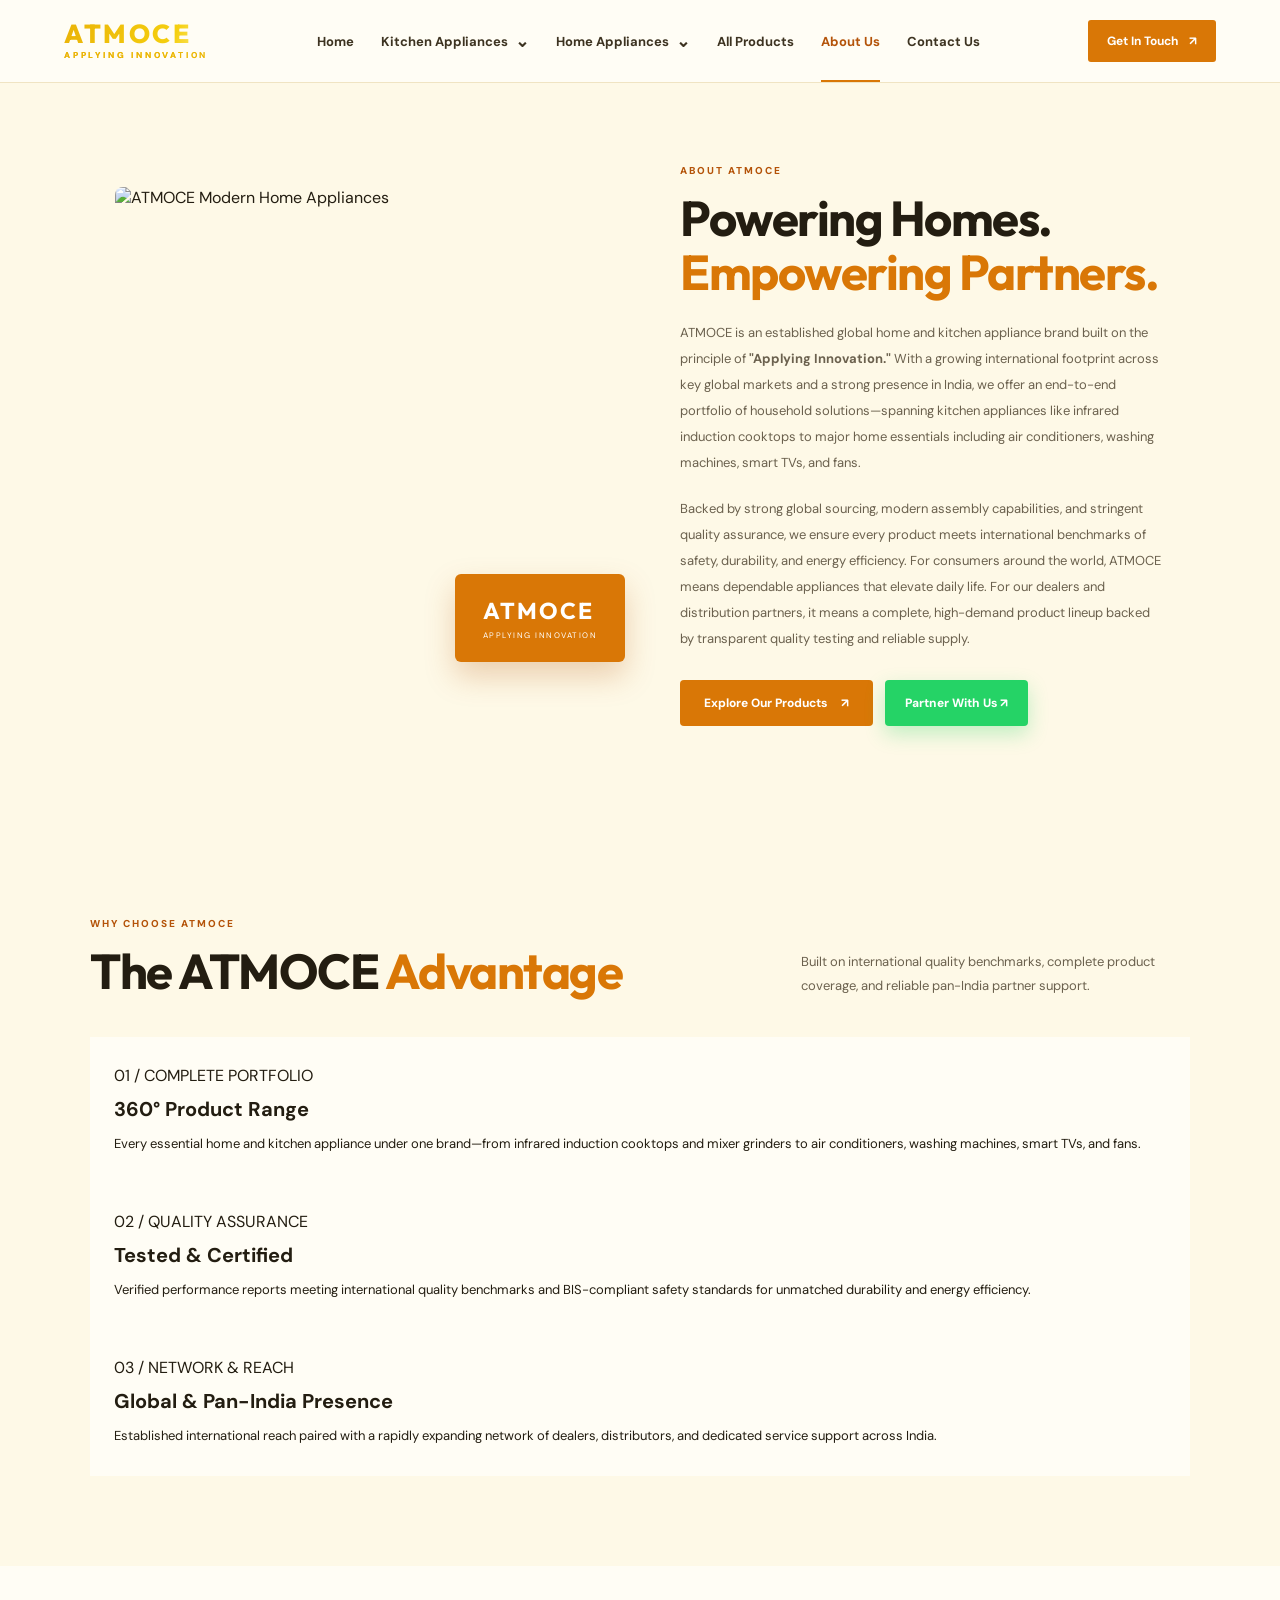
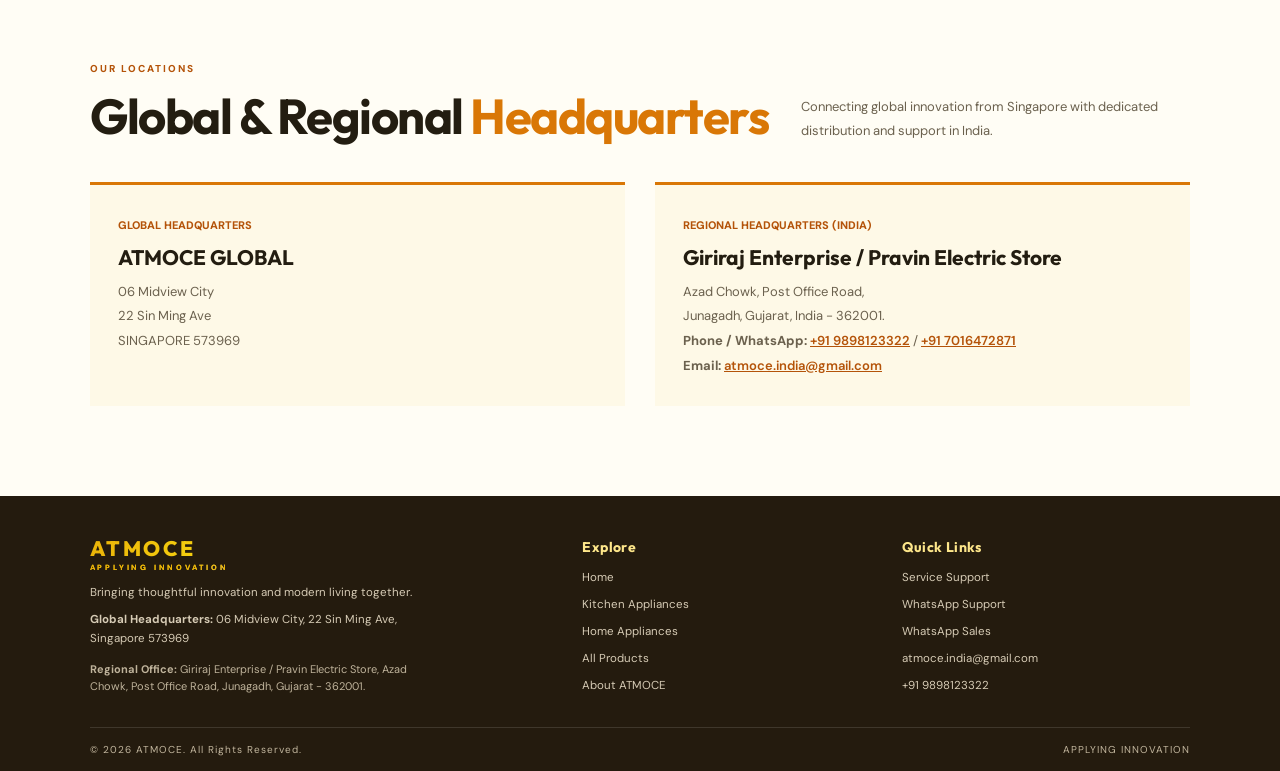
==== commit 75125cfa: "Add highlights section, animations, and sync ATMOCE pages" ====
--- a/about.html
+++ b/about.html
@@ -175,15 +175,18 @@
     </section>
   </main>
 
-  <footer class="footer">
-    <div class="footer-main">
+ <footer class="footer">
+    <div class="footer-main footer-main-3col">
       <div class="footer-brand">
         <a href="index.html#home" class="logo footer-logo">
           <span class="logo-name">ATMOCE<small>APPLYING INNOVATION</small></span>
         </a>
         <p>Bringing thoughtful innovation and modern living together.</p>
         <p class="footer-hq-text">
-          <strong>Global HQ:</strong> 06 Midview City, 22 Sin Ming Ave, Singapore 573969
+          <strong>Global Headquarters:</strong> 06 Midview City, 22 Sin Ming Ave, Singapore 573969
+        </p>
+        <p class="footer-address">
+          <strong>Regional Office:</strong> Giriraj Enterprise / Pravin Electric Store, Azad Chowk, Post Office Road, Junagadh, Gujarat - 362001.
         </p>
       </div>
 
@@ -198,33 +201,11 @@
 
       <div class="footer-column">
         <h4>Quick Links</h4>
-        <a href="index.html#contact">Contact Us</a>
+        <a href="#contact">Service Support</a>
         <a href="https://wa.me/919898123322" target="_blank" rel="noopener">WhatsApp Support</a>
         <a href="https://wa.me/917016472871" target="_blank" rel="noopener">WhatsApp Sales</a>
-        <a href="index.html#contact">Business Enquiry</a>
-      </div>
-
-      <div class="footer-column">
-        <h4>Contact Us</h4>
-        <a href="mailto:atmoce.india@gmail.com" class="footer-icon-link">
-          <svg width="15" height="15" viewBox="0 0 24 24" fill="none" stroke="#d97706" stroke-width="2.2" stroke-linecap="round" stroke-linejoin="round">
-            <rect width="20" height="16" x="2" y="4" rx="2"/><path d="m22 7-8.97 5.7a1.94 1.94 0 0 1-2.06 0L2 7"/>
-          </svg>
-          <span>atmoce.india@gmail.com</span>
-        </a>
-        <a href="tel:+919898123322" class="footer-icon-link">
-          <svg width="15" height="15" viewBox="0 0 24 24" fill="none" stroke="#d97706" stroke-width="2.2" stroke-linecap="round" stroke-linejoin="round">
-            <path d="M22 16.92v3a2 2 0 0 1-2.18 2 19.79 19.79 0 0 1-8.63-3.07 19.5 19.5 0 0 1-6-6 19.79 19.79 0 0 1-3.07-8.67A2 2 0 0 1 4.11 2h3a2 2 0 0 1 2 1.72 12.84 12.84 0 0 0 .7 2.81 2 2 0 0 1-.45 2.11L8.09 9.91a16 16 0 0 0 6 6l1.27-1.27a2 2 0 0 1 2.11-.45 12.84 12.84 0 0 0 2.81.7A2 2 0 0 1 22 16.92z"/>
-          </svg>
-          <span>+91 9898123322</span>
-        </a>
-        <a href="tel:+917016472871" class="footer-icon-link">
-          <svg width="15" height="15" viewBox="0 0 24 24" fill="none" stroke="#d97706" stroke-width="2.2" stroke-linecap="round" stroke-linejoin="round">
-            <path d="M22 16.92v3a2 2 0 0 1-2.18 2 19.79 19.79 0 0 1-8.63-3.07 19.5 19.5 0 0 1-6-6 19.79 19.79 0 0 1-3.07-8.67A2 2 0 0 1 4.11 2h3a2 2 0 0 1 2 1.72 12.84 12.84 0 0 0 .7 2.81 2 2 0 0 1-.45 2.11L8.09 9.91a16 16 0 0 0 6 6l1.27-1.27a2 2 0 0 1 2.11-.45 12.84 12.84 0 0 0 2.81.7A2 2 0 0 1 22 16.92z"/>
-          </svg>
-          <span>+91 7016472871</span>
-        </a>
-        <p style="margin-top: 6px;">Giriraj Enterprise / Pravin Electric Store, Azad Chowk, Post Office Road, Junagadh, Gujarat - 362001.</p>
+        <a href="mailto:atmoce.india@gmail.com">atmoce.india@gmail.com</a>
+        <a href="tel:+919898123322">+91 9898123322</a>
       </div>
     </div>
 
--- a/style.css
+++ b/style.css
@@ -55,7 +55,7 @@
 }
 
 /* =========================================================
-   HEADER & NAVIGATION (CLEAN TEXT LOGO, NO TOPBAR)
+   HEADER & NAVIGATION
 ========================================================= */
 .header {
   position: sticky;
@@ -93,7 +93,19 @@
   font-weight: 800;
   letter-spacing: 2.5px;
   line-height: 1;
-  color: #f5cf0f;
+  background: linear-gradient(
+    110deg,
+    #eab308 0%,
+    #f5cf0f 35%,
+    #fff7b2 50%,
+    #f5cf0f 65%,
+    #d97706 100%
+  );
+  background-size: 220% auto;
+  -webkit-background-clip: text;
+  background-clip: text;
+  color: transparent;
+  animation: goldShimmer 5s linear infinite;
 }
 
 .logo-name small {
@@ -103,7 +115,12 @@
   font-weight: 700;
   letter-spacing: 2.8px;
   margin-top: 5px;
-  color: #f5cf0f;
+  color: #eab308;
+}
+
+@keyframes goldShimmer {
+  0% { background-position: 0% center; }
+  100% { background-position: 220% center; }
 }
 
 .desktop-nav {
@@ -323,14 +340,12 @@
 
 .hero-slide video.hero-video {
   position: absolute;
-  top: 50%;
-  left: 50%;
-  transform: translate(-50%, -50%);
-  min-width: 100%;
-  min-height: 100%;
-  width: auto;
-  height: auto;
+  top: 0;
+  left: 0;
+  width: 100%;
+  height: 100%;
   object-fit: cover;
+  object-position: center top;
   z-index: 0;
 }
 
@@ -382,19 +397,18 @@
   color: #fef3c7;
   font-size: 15px;
   line-height: 1.9;
-  margin-bottom: 30px;
 }
 
 .hero-btn {
   display: inline-flex;
   align-items: center;
-  gap: 20px;
+  gap: 14px;
   background: var(--accent);
   color: #fff;
-  padding: 16px 25px;
+  padding: 15px 24px;
   font-size: 12px;
   font-weight: 800;
-  border-radius: 3px;
+  border-radius: 4px;
   transition: .25s;
 }
 
@@ -403,66 +417,21 @@
   transform: translateY(-3px);
 }
 
+.hero-btn span,
+.light-btn,
+.category-info b {
+  transition: transform 0.28s cubic-bezier(0.22, 1, 0.36, 1);
+}
+
+.hero-btn:hover span {
+  transform: translate(3px, -3px);
+}
+
 /* =========================================================
-   QUICK CATEGORIES
+   SECTIONS & CATEGORY CARDS
 ========================================================= */
-.quick-categories {
-  display: grid;
-  grid-template-columns: repeat(4, 1fr);
-  max-width: 1250px;
-  margin: 0 auto;
-  padding: 30px 25px;
-  gap: 15px;
-}
-
-.quick-categories > a {
-  display: flex;
-  align-items: center;
-  gap: 13px;
-  padding: 13px;
-  border-right: 1px solid var(--border);
-  transition: .25s;
-}
-
-.quick-categories > a:hover {
-  color: var(--accent-dark);
-  transform: translateY(-3px);
-}
-
-.quick-icon {
-  width: 43px;
-  height: 43px;
-  display: grid;
-  place-items: center;
-  border-radius: 50%;
-  background: var(--accent-soft);
-  color: var(--accent-dark);
-  font-size: 20px;
-  flex-shrink: 0;
-}
-
-.quick-categories b,
-.quick-categories small {
-  display: block;
-}
-
-.quick-categories b {
-  font-size: 12px;
-}
-
-.quick-categories small {
-  margin-top: 5px;
-  font-size: 10px;
-  color: var(--muted);
-}
-
-.quick-arrow {
-  margin-left: auto;
-  color: var(--accent-dark);
-}
-
 .section {
-  padding: 95px 7%;
+  padding: 90px 7%;
 }
 
 .section-heading {
@@ -520,6 +489,7 @@
   height: 390px;
   position: relative;
   overflow: hidden;
+  border-radius: 8px;
   color: #fff;
 }
 
@@ -544,6 +514,7 @@
   position: absolute;
   bottom: 32px;
   left: 35px;
+  z-index: 3;
 }
 
 .category-info > span {
@@ -563,22 +534,109 @@
 }
 
 .category-info b {
+  display: inline-block;
   margin-left: 8px;
   color: #fcd34d;
 }
 
+.category-card:hover .category-info b {
+  transform: translate(4px, -4px);
+}
+
 /* =========================================================
-   4-COLUMN PRODUCT GRID & SHIMMER LOADING
+   UNIQUE HIGHLIGHTS SECTION
+========================================================= */
+.highlights-section {
+  background: var(--cream);
+}
+
+.highlights-grid {
+  display: grid;
+  grid-template-columns: repeat(3, 1fr);
+  gap: 24px;
+}
+
+.highlight-box {
+  position: relative;
+  overflow: hidden;
+  background: #ffffff;
+  border: 1px solid var(--border);
+  border-top: 3px solid var(--accent);
+  border-radius: 10px;
+  padding: 28px 24px;
+  box-shadow: 0 8px 24px rgba(120, 75, 10, 0.05);
+  transition: transform 0.25s ease, box-shadow 0.25s ease, border-color 0.25s ease;
+}
+
+.highlight-box:hover {
+  transform: translateY(-4px);
+  border-color: var(--accent);
+  box-shadow: 0 14px 30px rgba(180, 83, 9, 0.1);
+}
+
+.highlight-num {
+  display: inline-block;
+  font-family: Outfit, sans-serif;
+  font-size: 12px;
+  font-weight: 800;
+  letter-spacing: 1.5px;
+  color: var(--accent-dark);
+  background: var(--accent-soft);
+  padding: 4px 10px;
+  border-radius: 999px;
+}
+
+.highlight-box h3 {
+  font-family: Outfit, sans-serif;
+  font-size: 21px;
+  color: var(--navy);
+  margin: 16px 0 10px;
+}
+
+.highlight-box p {
+  font-size: 12.5px;
+  color: var(--muted);
+  line-height: 1.8;
+}
+
+.highlights-cta {
+  margin-top: 36px;
+  text-align: center;
+}
+
+/* Glassy Sheen Sweep on Category & Highlight Cards */
+.category-card::before,
+.highlight-box::before {
+  content: "";
+  position: absolute;
+  top: 0;
+  left: -120%;
+  width: 65%;
+  height: 100%;
+  background: linear-gradient(
+    90deg,
+    transparent,
+    rgba(255, 255, 255, 0.28),
+    transparent
+  );
+  transform: skewX(-20deg);
+  transition: left 0.75s cubic-bezier(0.22, 1, 0.36, 1);
+  pointer-events: none;
+  z-index: 2;
+}
+
+.category-card:hover::before,
+.highlight-box:hover::before {
+  left: 140%;
+}
+
+/* =========================================================
+   FEATURE BANNER & PRODUCT GRID (FOR PRODUCTS PAGE)
 ========================================================= */
 .product-grid-4 {
   display: grid;
   grid-template-columns: repeat(4, 1fr);
   gap: 22px;
-}
-
-.more-btn-wrap {
-  margin-top: 40px;
-  text-align: center;
 }
 
 .filter-tabs {
@@ -609,12 +667,16 @@
   min-width: 0;
   background: #fff;
   border: 1px solid var(--border);
-  transition: .3s;
+  border-radius: 10px;
+  overflow: hidden;
+  transition: transform 0.32s cubic-bezier(0.22, 1, 0.36, 1),
+              box-shadow 0.32s ease,
+              border-color 0.32s ease;
 }
 
 .product-card:hover {
-  border-color: #f59e0b;
-  box-shadow: 0 12px 28px rgba(180, 83, 9, .1);
+  border-color: #eab308;
+  box-shadow: 0 16px 34px rgba(180, 83, 9, 0.13);
   transform: translateY(-5px);
 }
 
@@ -631,21 +693,13 @@
   width: 100%;
   height: 100%;
   object-fit: contain;
-  opacity: 0;
+  opacity: 1;
   transform: translateZ(0);
-  transition: opacity 0.35s ease, transform 0.4s ease;
-}
-
-.product-image img.loaded {
-  opacity: 1;
-}
+  transition: transform 0.3s ease;
+}
+
 .product-card:hover .product-image img {
   transform: scale(1.06);
-}
-
-@keyframes shimmerLoad {
-  0% { background-position: 200% 0; }
-  100% { background-position: -200% 0; }
 }
 
 .product-info {
@@ -742,7 +796,7 @@
   color: var(--navy);
   font-size: 11px;
   font-weight: 800;
-  transition: .2s;
+  border-radius: 4px;
 }
 
 .light-btn:hover {
@@ -750,20 +804,16 @@
   transform: translateY(-3px);
 }
 
-.home-products {
-  background: var(--light);
-}
-
 /* =========================================================
-   ABOUT SECTION & ADVANTAGE CARDS
+   ABOUT SECTION
 ========================================================= */
 .about-section {
-  padding: 100px 9%;
+  padding: 95px 9%;
   display: grid;
   grid-template-columns: 1fr 1fr;
   align-items: center;
   gap: 80px;
-  background: var(--cream);
+  background: var(--light);
 }
 
 .about-image {
@@ -775,6 +825,7 @@
   width: 100%;
   height: 100%;
   object-fit: cover;
+  border-radius: 8px;
 }
 
 .about-stamp {
@@ -787,6 +838,14 @@
   display: flex;
   flex-direction: column;
   gap: 5px;
+  border-radius: 6px;
+  box-shadow: 0 14px 30px rgba(180, 83, 9, 0.25);
+  animation: gentleFloat 4s ease-in-out infinite;
+}
+
+@keyframes gentleFloat {
+  0%, 100% { transform: translateY(0px); }
+  50% { transform: translateY(-6px); }
 }
 
 .about-stamp b {
@@ -841,46 +900,8 @@
   margin-top: 30px;
 }
 
-.advantage-grid {
-  display: grid;
-  grid-template-columns: repeat(3, 1fr);
-  gap: 22px;
-}
-
-.advantage-card {
-  background: var(--light);
-  border-left: 3px solid var(--accent);
-  padding: 22px 20px;
-  transition: transform 0.25s ease, box-shadow 0.25s ease;
-}
-
-.advantage-card:hover {
-  transform: translateY(-4px);
-  box-shadow: 0 10px 24px rgba(180, 83, 9, 0.12);
-}
-
-.advantage-card span {
-  color: var(--accent-dark);
-  font-size: 10px;
-  font-weight: 800;
-  letter-spacing: 1.5px;
-}
-
-.advantage-card h4 {
-  font-family: Outfit, sans-serif;
-  font-size: 18px;
-  margin: 8px 0;
-  color: var(--text);
-}
-
-.advantage-card p {
-  color: var(--muted);
-  font-size: 12px;
-  line-height: 1.75;
-}
-
 /* =========================================================
-   SUPPORT & FIXED-SIZE ANIMATED CONTACT, WHATSAPP & EMAIL ICONS
+   SERVICE SUPPORT SECTION
 ========================================================= */
 .support-section {
   background: #fef3c7;
@@ -1059,30 +1080,6 @@
   box-shadow: 0 12px 26px rgba(120, 75, 10, 0.14);
 }
 
-.footer-icon-link {
-  display: inline-flex !important;
-  align-items: center;
-  gap: 8px;
-  transition: transform 0.25s ease, color 0.25s ease;
-}
-
-.footer-icon-link svg {
-  width: 15px !important;
-  height: 15px !important;
-  max-width: 15px !important;
-  max-height: 15px !important;
-  flex-shrink: 0;
-  transition: transform 0.25s ease;
-}
-
-.footer-icon-link:hover {
-  transform: translateX(4px);
-}
-
-.footer-icon-link:hover svg {
-  transform: scale(1.15);
-}
-
 @keyframes pulseWa {
   0% { box-shadow: 0 0 0 0 rgba(37, 211, 102, 0.45); }
   70% { box-shadow: 0 0 0 10px rgba(37, 211, 102, 0); }
@@ -1104,7 +1101,7 @@
 }
 
 /* =========================================================
-   COMPACT & BALANCED FOOTER
+   COMPACT 3-COLUMN FOOTER
 ========================================================= */
 .footer {
   background: #241b0e;
@@ -1114,25 +1111,27 @@
 
 .footer-main {
   display: grid;
-  grid-template-columns: 1.4fr 0.9fr 0.9fr 1.3fr;
-  gap: 28px;
+  grid-template-columns: 1.5fr 1fr 1fr;
+  gap: 32px;
   max-width: 1280px;
   margin: auto;
   padding-bottom: 32px;
 }
 
+.footer-main-3col {
+  grid-template-columns: 1.6fr 1fr 1fr;
+}
+
 .footer-logo .logo-name {
   font-size: 21px;
-  color: #f5cf0f;
 }
 
 .footer-logo .logo-name small {
   font-size: 7.5px;
-  color: #f5cf0f;
 }
 
 .footer-brand > p {
-  max-width: 270px;
+  max-width: 340px;
   margin-top: 12px;
   color: #d6cbb5;
   font-size: 11.5px;
@@ -1172,10 +1171,11 @@
 }
 
 .footer-address {
-  margin-top: 4px;
+  margin-top: 6px;
   color: #bfb39b !important;
   font-size: 11px !important;
-  line-height: 1.5 !important;
+  line-height: 1.55 !important;
+  max-width: 360px;
 }
 
 .footer-bottom {
@@ -1190,6 +1190,22 @@
   color: #c2b69e;
   font-size: 10px;
   letter-spacing: 1px;
+}
+
+/* =========================================================
+   SCROLL REVEAL ANIMATION STATES
+========================================================= */
+.reveal-up {
+  opacity: 0;
+  transform: translateY(24px);
+  transition: opacity 0.65s cubic-bezier(0.22, 1, 0.36, 1),
+              transform 0.65s cubic-bezier(0.22, 1, 0.36, 1);
+  will-change: opacity, transform;
+}
+
+.reveal-up.is-visible {
+  opacity: 1;
+  transform: translateY(0);
 }
 
 /* =========================================================
@@ -1337,39 +1353,71 @@
     text-align: left;
     cursor: pointer;
   }
+
+  /* Clean Pill Mobile Submenu (No Dots / No Arrows) */
   .mobile-submenu {
     display: none;
-    padding: 5px 15px 12px;
+    padding: 12px;
+    margin: 8px 0 12px;
+    background: #fffdf5;
+    border: 1px solid var(--border);
+    border-radius: 10px;
+    box-shadow: inset 0 1px 0 rgba(255, 255, 255, 0.8), 0 6px 16px rgba(120, 75, 10, 0.05);
+    gap: 8px;
+  }
+
+  .mobile-submenu.open {
+    display: grid;
+    grid-template-columns: 1fr 1fr;
+  }
+
+  .mobile-submenu a {
+    display: flex;
+    align-items: center;
+    justify-content: center;
+    text-align: center;
+    padding: 9px 10px;
     background: var(--light);
-  }
-  .mobile-submenu.open { display: grid; grid-template-columns: 1fr 1fr; }
-  .mobile-submenu a {
-    padding: 11px 5px;
-    font-size: 12px;
-    color: var(--muted);
-  }
-
-  .hero-slider { min-height: 540px; height: 70vh; }
+    border: 1px solid rgba(240, 228, 195, 0.8);
+    border-radius: 7px;
+    font-family: "DM Sans", sans-serif;
+    font-size: 11.5px;
+    font-weight: 600;
+    color: var(--text);
+    line-height: 1.25;
+    letter-spacing: 0.1px;
+    transition: transform 0.2s ease, background 0.2s ease, border-color 0.2s ease, color 0.2s ease;
+  }
+
+  .mobile-submenu a:hover,
+  .mobile-submenu a:active {
+    background: var(--accent-soft);
+    border-color: var(--accent);
+    color: var(--accent-dark);
+    transform: translateY(-1px);
+  }
+
+  .hero-slider { min-height: 460px; height: 62vh; }
   .hero-content { left: 8%; right: 8%; }
   .hero-content h1 { font-size: clamp(42px, 9vw, 65px); }
   .hero-content p { font-size: 13px; max-width: 400px; }
-  .quick-categories { grid-template-columns: 1fr 1fr; padding: 20px 4%; }
-  .quick-categories > a { border-right: 0; border-bottom: 1px solid var(--border); }
   .section { padding: 70px 5%; }
   .section-heading { align-items: flex-start; flex-direction: column; gap: 15px; }
   .section-heading > p { max-width: 520px; }
   .category-card { height: 310px; }
   .category-info { left: 22px; bottom: 23px; }
   .category-info h3 { font-size: 24px; }
+  .highlights-grid { grid-template-columns: 1fr; gap: 16px; }
+  .highlight-box { padding: 22px 20px; }
   .product-grid-4 { grid-template-columns: repeat(2, 1fr); }
-  .advantage-grid { grid-template-columns: 1fr; }
   .about-section { padding: 75px 6%; grid-template-columns: 1fr; gap: 45px; }
   .about-image { height: 400px; margin-right: 20px; }
 
   .footer {
     padding: 36px 5% 0;
   }
-  .footer-main {
+  .footer-main,
+  .footer-main-3col {
     grid-template-columns: 1fr 1fr;
     gap: 24px 20px;
     padding-bottom: 26px;
@@ -1384,18 +1432,12 @@
 
 @media (max-width: 520px) {
   .logo-name { font-size: 22px; }
-  .hero-slider { min-height: 520px; height: 75vh; }
+  .hero-slider { min-height: 450px; height: 62vh; }
   .hero-shade { background: linear-gradient(90deg, rgba(36,26,10,.78), rgba(36,26,10,.28)); }
   .hero-content { left: 8%; right: 7%; }
   .hero-content h1 { font-size: 44px; letter-spacing: -1.5px; }
   .hero-content p { font-size: 12px; line-height: 1.8; }
   .hero-label { font-size: 9px; letter-spacing: 1.5px; }
-  .quick-categories { gap: 5px; padding: 15px 3%; }
-  .quick-categories > a { padding: 10px 5px; gap: 8px; }
-  .quick-icon { width: 35px; height: 35px; font-size: 16px; }
-  .quick-categories b { font-size: 10px; }
-  .quick-categories small { font-size: 9px; }
-  .quick-arrow { font-size: 12px; }
   .section { padding: 60px 5%; }
   .section-heading h1,
   .section-heading h2,
@@ -1452,13 +1494,13 @@
   .footer {
     padding: 32px 5% 0;
   }
-  .footer-main {
+  .footer-main,
+  .footer-main-3col {
     grid-template-columns: 1fr 1fr;
     gap: 20px 14px;
     padding-bottom: 22px;
   }
-  .footer-brand,
-  .footer-column:last-child {
+  .footer-brand {
     grid-column: 1 / -1;
   }
   .footer-column {
@@ -1474,4 +1516,17 @@
 
   .modal-content { grid-template-columns: 1fr; padding: 20px; gap: 15px; max-height: 90vh; overflow-y: auto; }
   .modal-content > img { height: 200px; }
+}
+
+@media (prefers-reduced-motion: reduce) {
+  .reveal-up,
+  .logo-name,
+  .about-stamp,
+  .category-card::before,
+  .highlight-box::before {
+    animation: none !important;
+    transition: none !important;
+    opacity: 1 !important;
+    transform: none !important;
+  }
 }
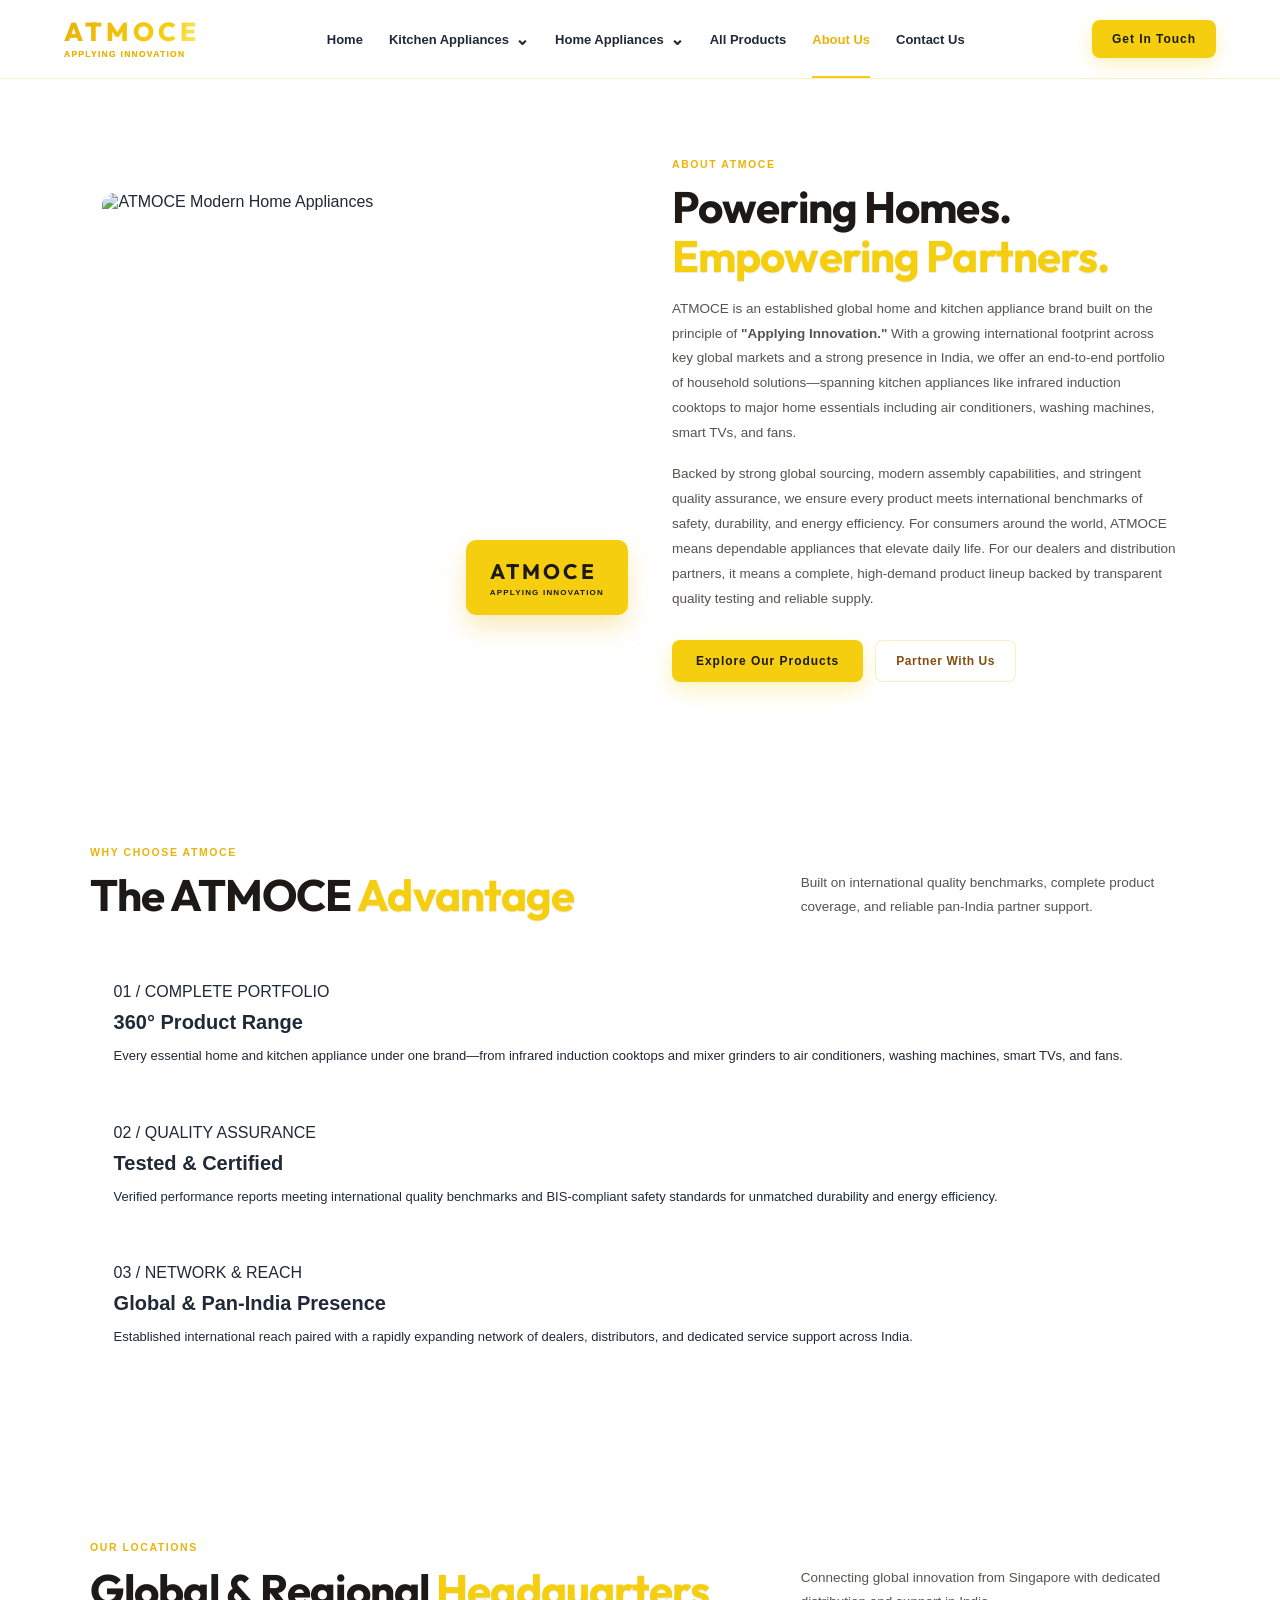
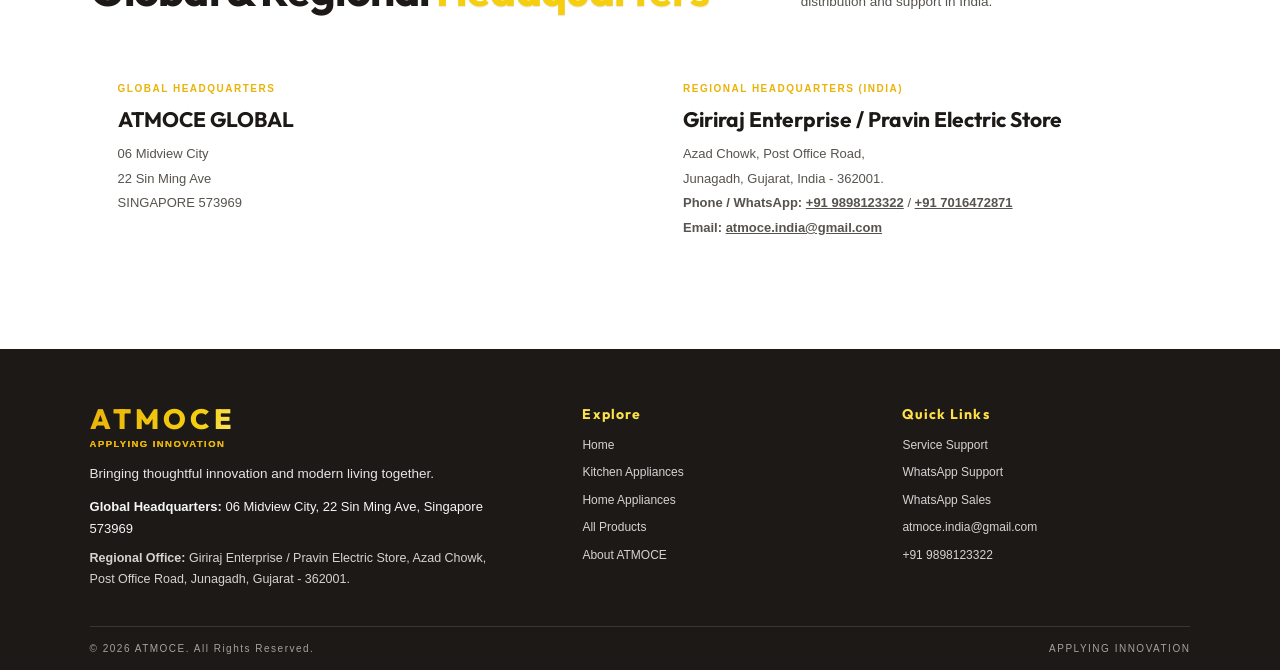
==== commit a64d6289: "Polish stats/highlight boxes, contact button order, 80px section spacing, and corporate form" ====
--- a/about.html
+++ b/about.html
@@ -32,7 +32,7 @@
               <span>DISCOVER ATMOCE</span>
               <h3>Kitchen Appliances</h3>
               <p>Explore appliances designed for your everyday kitchen.</p>
-              <a href="products.html?category=kitchen">Explore All Kitchen ↗</a>
+              <a href="products.html?category=kitchen">Explore All Kitchen</a>
             </div>
             <div class="mega-links" id="kitchenMega"></div>
             <div class="mega-photo">
@@ -49,7 +49,7 @@
               <span>DISCOVER ATMOCE</span>
               <h3>Home Appliances</h3>
               <p>Comfort and convenience for modern homes.</p>
-              <a href="products.html?category=home">Explore All Home ↗</a>
+              <a href="products.html?category=home">Explore All Home</a>
             </div>
             <div class="mega-links" id="homeMega"></div>
             <div class="mega-photo">
@@ -64,7 +64,7 @@
         <a href="index.html#contact" class="nav-link">Contact Us</a>
       </nav>
 
-      <a href="index.html#contact" class="nav-contact">Get In Touch <span>↗</span></a>
+      <a href="index.html#contact" class="nav-contact">Get In Touch</a>
 
       <button class="menu-toggle" id="menuToggle" aria-label="Toggle menu">
         <span></span><span></span><span></span>
@@ -100,8 +100,8 @@
         <p>Backed by strong global sourcing, modern assembly capabilities, and stringent quality assurance, we ensure every product meets international benchmarks of safety, durability, and energy efficiency. For consumers around the world, ATMOCE means dependable appliances that elevate daily life. For our dealers and distribution partners, it means a complete, high-demand product lineup backed by transparent quality testing and reliable supply.</p>
 
         <div style="margin-top: 28px; display: flex; flex-wrap: wrap; gap: 12px;">
-          <a href="products.html" class="hero-btn">Explore Our Products <span>↗</span></a>
-          <a href="index.html#contact" class="anim-btn btn-wa">Partner With Us ↗</a>
+          <a href="products.html" class="hero-btn">Explore Our Products</a>
+          <a href="index.html#contact" class="anim-btn btn-wa">Partner With Us</a>
         </div>
       </div>
     </section>
--- a/style.css
+++ b/style.css
@@ -1,13 +1,13 @@
 :root {
-  --accent: #d97706;
-  --accent-dark: #b45309;
-  --accent-soft: #fef3c7;
-  --navy: #292112;
-  --text: #231d11;
-  --muted: #6b614e;
-  --light: #fef9e7;
-  --cream: #fffdf5;
-  --border: #f0e4c3;
+  --yellow-light: #f5cf0f;
+  --yellow-bright: #fde047;
+  --yellow-gold: #eab308;
+  --yellow-soft: #fef9c3;
+  --yellow-tint: #fffbeb;
+  --navy: #1c1917;
+  --text: #1f2937;
+  --muted: #57534e;
+  --border: rgba(234, 179, 8, 0.24);
   --white: #ffffff;
 }
 
@@ -19,13 +19,13 @@
 
 html {
   scroll-behavior: smooth;
-  scroll-padding-top: 90px;
+  scroll-padding-top: 84px;
 }
 
 body {
-  font-family: "DM Sans", sans-serif;
+  font-family: "Inter", sans-serif;
   color: var(--text);
-  background: var(--cream);
+  background: var(--white);
   overflow-x: hidden;
   -webkit-user-select: none;
   -moz-user-select: none;
@@ -38,7 +38,10 @@
   text-decoration: none;
 }
 
-button {
+button,
+input,
+select,
+textarea {
   font: inherit;
 }
 
@@ -55,30 +58,33 @@
 }
 
 /* =========================================================
-   HEADER & NAVIGATION
+   GLASSMORPHISM NAVIGATION BAR (backdrop-filter: blur(12px))
 ========================================================= */
 .header {
   position: sticky;
   top: 0;
   z-index: 1000;
-  background: #fffdf5;
-  border-bottom: 1px solid var(--border);
-  transition: box-shadow .3s ease;
+  background: rgba(255, 255, 255, 0.8);
+  backdrop-filter: blur(12px);
+  -webkit-backdrop-filter: blur(12px);
+  border-bottom: 1px solid rgba(234, 179, 8, 0.22);
+  transition: background 0.3s ease, box-shadow 0.3s ease;
 }
 
 .header.scrolled {
-  box-shadow: 0 8px 30px rgba(120, 75, 10, .09);
+  background: rgba(255, 255, 255, 0.92);
+  box-shadow: 0 10px 30px rgba(28, 25, 23, 0.06);
 }
 
 .nav-container {
   max-width: 1440px;
-  min-height: 82px;
+  min-height: 78px;
   padding: 0 5%;
   margin: auto;
   display: flex;
   justify-content: space-between;
   align-items: center;
-  gap: 25px;
+  gap: 24px;
 }
 
 .logo {
@@ -88,18 +94,18 @@
 }
 
 .logo-name {
-  font-family: Outfit, sans-serif;
+  font-family: "Plus Jakarta Sans", "Outfit", sans-serif;
   font-size: 26px;
   font-weight: 800;
-  letter-spacing: 2.5px;
+  letter-spacing: 0.15em;
   line-height: 1;
   background: linear-gradient(
     110deg,
     #eab308 0%,
     #f5cf0f 35%,
-    #fff7b2 50%,
+    #fef08a 50%,
     #f5cf0f 65%,
-    #d97706 100%
+    #ca8a04 100%
   );
   background-size: 220% auto;
   -webkit-background-clip: text;
@@ -110,12 +116,12 @@
 
 .logo-name small {
   display: block;
-  font-family: "DM Sans", sans-serif;
+  font-family: "Inter", sans-serif;
   font-size: 8.5px;
   font-weight: 700;
-  letter-spacing: 2.8px;
+  letter-spacing: 0.15em;
   margin-top: 5px;
-  color: #eab308;
+  color: var(--yellow-gold);
 }
 
 @keyframes goldShimmer {
@@ -126,26 +132,27 @@
 .desktop-nav {
   display: flex;
   align-items: center;
-  gap: 27px;
-  height: 82px;
+  gap: 26px;
+  height: 78px;
 }
 
 .nav-link {
   height: 100%;
   display: flex;
   align-items: center;
-  gap: 7px;
-  color: #3d3321;
+  gap: 6px;
+  color: var(--text);
+  font-family: "Plus Jakarta Sans", sans-serif;
   font-size: 13px;
   font-weight: 700;
   position: relative;
   white-space: nowrap;
-  transition: color .2s;
+  transition: color 0.2s;
 }
 
 .nav-link:hover,
 .nav-link.active {
-  color: var(--accent-dark);
+  color: var(--yellow-gold);
 }
 
 .nav-link span {
@@ -154,13 +161,13 @@
 
 .nav-link::after {
   content: "";
-  height: 2px;
-  background: var(--accent);
+  height: 2.5px;
+  background: var(--yellow-light);
   position: absolute;
   bottom: 0;
   left: 0;
   width: 0;
-  transition: width .25s;
+  transition: width 0.25s;
 }
 
 .nav-link:hover::after,
@@ -179,17 +186,19 @@
   top: 100%;
   left: 0;
   width: 100%;
-  padding: 35px 5%;
-  background: #fffdf7;
+  padding: 32px 5%;
+  background: rgba(255, 255, 255, 0.94);
+  backdrop-filter: blur(14px);
+  -webkit-backdrop-filter: blur(14px);
   display: grid;
   grid-template-columns: 1fr 1.1fr 1.2fr;
-  gap: 45px;
-  box-shadow: 0 20px 35px rgba(90, 55, 8, .12);
+  gap: 42px;
+  box-shadow: 0 20px 38px rgba(28, 25, 23, 0.08);
   border-top: 1px solid var(--border);
   opacity: 0;
   visibility: hidden;
   transform: translateY(10px);
-  transition: .25s ease;
+  transition: 0.25s ease;
 }
 
 .nav-item:hover .mega-menu,
@@ -201,63 +210,66 @@
 
 .mega-intro > span,
 .mega-photo small {
-  color: var(--accent-dark);
+  color: var(--yellow-gold);
   font-size: 10px;
   font-weight: 800;
-  letter-spacing: 2px;
+  letter-spacing: 0.15em;
 }
 
 .mega-intro h3 {
-  font-family: Outfit, sans-serif;
-  font-size: 27px;
-  margin: 14px 0;
+  font-family: "Plus Jakarta Sans", "Outfit", sans-serif;
+  font-size: 26px;
+  margin: 12px 0;
+  color: var(--navy);
 }
 
 .mega-intro p {
   color: var(--muted);
-  line-height: 1.8;
+  line-height: 1.75;
   font-size: 13px;
   max-width: 280px;
 }
 
 .mega-intro > a {
   display: inline-block;
-  color: var(--accent-dark);
+  color: var(--yellow-gold);
   font-size: 12px;
   font-weight: 800;
-  margin-top: 23px;
+  letter-spacing: 0.08em;
+  margin-top: 20px;
 }
 
 .mega-links {
   display: grid;
   grid-template-columns: 1fr 1fr;
   align-content: center;
-  gap: 0 25px;
+  gap: 0 24px;
 }
 
 .mega-links a {
-  padding: 13px 0;
+  padding: 12px 0;
   font-size: 13px;
   font-weight: 600;
-  border-bottom: 1px solid var(--border);
-  transition: .2s;
+  border-bottom: 1px solid rgba(234, 179, 8, 0.18);
+  transition: 0.2s;
 }
 
 .mega-links a:hover {
-  color: var(--accent-dark);
+  color: var(--yellow-gold);
   padding-left: 5px;
 }
 
 .mega-photo {
-  min-height: 210px;
+  min-height: 205px;
   position: relative;
   overflow: hidden;
+  border-radius: 10px;
 }
 
 .mega-photo img {
   width: 100%;
   height: 100%;
-  min-height: 210px;
+  min-height: 205px;
   object-fit: cover;
 }
 
@@ -265,45 +277,46 @@
   content: "";
   position: absolute;
   inset: 0;
-  background: linear-gradient(0deg, rgba(41, 30, 12, .82), transparent 75%);
+  background: linear-gradient(0deg, rgba(28, 25, 23, 0.8), transparent 75%);
 }
 
 .mega-photo > div {
   position: absolute;
   z-index: 1;
-  bottom: 20px;
-  left: 22px;
+  bottom: 18px;
+  left: 20px;
   color: #fff;
 }
 
 .mega-photo small {
-  color: #fde68a;
+  color: var(--yellow-bright);
 }
 
 .mega-photo h3 {
-  font-family: Outfit, sans-serif;
-  font-size: 22px;
-  margin-top: 8px;
+  font-family: "Plus Jakarta Sans", "Outfit", sans-serif;
+  font-size: 21px;
+  margin-top: 6px;
 }
 
 .nav-contact {
-  background: var(--accent);
-  color: #fff;
-  padding: 13px 19px;
-  border-radius: 3px;
+  background: var(--yellow-light);
+  color: var(--navy);
+  padding: 12px 20px;
+  border: 0;
+  border-radius: 8px;
+  font-family: "Plus Jakarta Sans", sans-serif;
   font-size: 12px;
-  font-weight: 700;
+  font-weight: 800;
+  letter-spacing: 0.08em;
   white-space: nowrap;
-  transition: .25s;
+  cursor: pointer;
+  box-shadow: 0 6px 18px rgba(245, 207, 15, 0.28);
+  transition: 0.25s;
 }
 
 .nav-contact:hover {
-  background: var(--accent-dark);
+  background: var(--yellow-bright);
   transform: translateY(-2px);
-}
-
-.nav-contact span {
-  margin-left: 8px;
 }
 
 .menu-toggle,
@@ -315,12 +328,12 @@
    HERO SECTION
 ========================================================= */
 .hero {
-  background: #fef9e7;
+  background: var(--white);
 }
 
 .hero-slider {
-  height: min(650px, 70vw);
-  min-height: 490px;
+  height: min(620px, 68vw);
+  min-height: 460px;
   position: relative;
   overflow: hidden;
 }
@@ -330,7 +343,7 @@
   inset: 0;
   opacity: 0;
   visibility: hidden;
-  transition: opacity .8s ease, visibility .8s;
+  transition: opacity 0.8s ease, visibility 0.8s;
 }
 
 .hero-slide.active {
@@ -352,19 +365,19 @@
 .hero-shade {
   position: absolute;
   inset: 0;
-  background: linear-gradient(90deg, rgba(36, 26, 10, .78), rgba(36, 26, 10, .35) 50%, rgba(36, 26, 10, .05));
+  background: linear-gradient(90deg, rgba(24, 21, 18, 0.78), rgba(24, 21, 18, 0.34) 55%, rgba(24, 21, 18, 0.06));
   z-index: 1;
 }
 
 .hero-content {
   position: absolute;
   top: 50%;
-  left: 10%;
+  left: 8%;
   transform: translateY(-50%);
   max-width: 600px;
   color: #fff;
   z-index: 2;
-  animation: heroText .8s ease both;
+  animation: heroText 0.8s ease both;
 }
 
 @keyframes heroText {
@@ -374,130 +387,192 @@
 
 .hero-label {
   font-size: 11px;
-  letter-spacing: 2.5px;
-  font-weight: 700;
-  color: #fde68a;
+  letter-spacing: 0.15em;
+  font-weight: 800;
+  color: var(--yellow-bright);
 }
 
 .hero-content h1 {
-  font-family: Outfit, sans-serif;
-  font-size: clamp(45px, 6vw, 82px);
-  line-height: 1.04;
-  letter-spacing: -2px;
-  margin: 22px 0;
+  font-family: "Plus Jakarta Sans", "Outfit", sans-serif;
+  font-size: clamp(40px, 5.5vw, 74px);
+  line-height: 1.06;
+  letter-spacing: -0.02em;
+  margin: 18px 0;
+  color: var(--white);
 }
 
 .hero-content h1 em {
-  color: #fcd34d;
+  color: var(--yellow-light);
   font-style: normal;
 }
 
 .hero-content p {
-  max-width: 470px;
-  color: #fef3c7;
-  font-size: 15px;
-  line-height: 1.9;
+  max-width: 460px;
+  color: #f3f4f6;
+  font-size: 14.5px;
+  line-height: 1.8;
 }
 
 .hero-btn {
   display: inline-flex;
   align-items: center;
-  gap: 14px;
-  background: var(--accent);
-  color: #fff;
-  padding: 15px 24px;
+  justify-content: center;
+  gap: 10px;
+  background: var(--yellow-light);
+  color: var(--navy);
+  padding: 14px 24px;
+  border: 0;
+  font-family: "Plus Jakarta Sans", sans-serif;
   font-size: 12px;
   font-weight: 800;
-  border-radius: 4px;
-  transition: .25s;
+  letter-spacing: 0.08em;
+  border-radius: 8px;
+  cursor: pointer;
+  box-shadow: 0 8px 22px rgba(245, 207, 15, 0.28);
+  transition: 0.25s;
 }
 
 .hero-btn:hover {
-  background: var(--accent-dark);
+  background: var(--yellow-bright);
+  transform: translateY(-2px);
+}
+
+/* =========================================================
+   MODERN STATS BAR BOXES (FIRST SCREENSHOT POLISH)
+========================================================= */
+.stats-bar {
+  background: linear-gradient(180deg, #fffdf7 0%, #ffffff 100%);
+  border-top: 1px solid var(--border);
+  border-bottom: 1px solid var(--border);
+  padding: 34px 7%;
+}
+
+.stats-bar-grid {
+  max-width: 1320px;
+  margin: auto;
+  display: grid;
+  grid-template-columns: repeat(4, 1fr);
+  gap: 18px;
+}
+
+.stat-box {
+  position: relative;
+  background: rgba(255, 255, 255, 0.85);
+  backdrop-filter: blur(12px);
+  -webkit-backdrop-filter: blur(12px);
+  border: 1px solid rgba(234, 179, 8, 0.28);
+  border-radius: 12px;
+  padding: 18px 20px;
+  box-shadow: 0 8px 24px rgba(28, 25, 23, 0.04);
+  transition: transform 0.25s ease, box-shadow 0.25s ease, border-color 0.25s ease;
+}
+
+.stat-box:hover {
   transform: translateY(-3px);
-}
-
-.hero-btn span,
-.light-btn,
-.category-info b {
-  transition: transform 0.28s cubic-bezier(0.22, 1, 0.36, 1);
-}
-
-.hero-btn:hover span {
-  transform: translate(3px, -3px);
+  border-color: var(--yellow-light);
+  box-shadow: 0 14px 28px rgba(234, 179, 8, 0.14);
+}
+
+.stat-box span {
+  display: inline-block;
+  font-size: 9.5px;
+  font-weight: 800;
+  letter-spacing: 0.15em;
+  color: #a16207;
+  background: var(--yellow-soft);
+  padding: 3px 8px;
+  border-radius: 5px;
+  margin-bottom: 10px;
+}
+
+.stat-box strong {
+  display: block;
+  font-family: "Plus Jakarta Sans", "Outfit", sans-serif;
+  font-size: 15px;
+  font-weight: 700;
+  color: var(--navy);
+  line-height: 1.35;
 }
 
 /* =========================================================
-   SECTIONS & CATEGORY CARDS
+   SECTIONS (80px TOP & BOTTOM PADDING)
 ========================================================= */
 .section {
-  padding: 90px 7%;
+  padding: 80px 7%;
 }
 
 .section-heading {
   display: flex;
   justify-content: space-between;
-  align-items: end;
-  gap: 30px;
-  margin-bottom: 38px;
+  align-items: flex-end;
+  gap: 28px;
+  margin-bottom: 36px;
 }
 
 .section-tag {
-  color: var(--accent-dark);
-  font-size: 10px;
-  font-weight: 800;
-  letter-spacing: 2px;
+  display: inline-block;
+  color: var(--yellow-gold);
+  font-size: 10.5px;
+  font-weight: 800;
+  letter-spacing: 0.15em;
 }
 
 .section-heading h1,
 .section-heading h2,
 .about-content h1,
 .about-content h2 {
-  font-family: Outfit, sans-serif;
-  font-size: clamp(32px, 4vw, 49px);
-  letter-spacing: -1.5px;
-  margin-top: 13px;
-  line-height: 1.1;
+  font-family: "Plus Jakarta Sans", "Outfit", sans-serif;
+  font-size: clamp(30px, 3.8vw, 44px);
+  letter-spacing: -0.02em;
+  margin-top: 10px;
+  line-height: 1.12;
+  color: var(--navy);
 }
 
 .section-heading h1 em,
 .section-heading h2 em,
 .about-content h1 em,
 .about-content h2 em {
-  color: var(--accent);
+  color: var(--yellow-light);
+  text-shadow: 0 1px 1px rgba(120, 80, 0, 0.14);
   font-style: normal;
 }
 
 .section-heading > p {
   max-width: 390px;
   color: var(--muted);
-  font-size: 13px;
-  line-height: 1.9;
-}
-
+  font-size: 13.5px;
+  line-height: 1.8;
+}
+
+/* =========================================================
+   CATEGORY COLLECTION CARDS
+========================================================= */
 .category-section {
-  background: var(--light);
+  background: var(--white);
 }
 
 .category-grid {
   display: grid;
   grid-template-columns: 1fr 1fr;
-  gap: 25px;
+  gap: 24px;
 }
 
 .category-card {
-  height: 390px;
+  height: 360px;
   position: relative;
   overflow: hidden;
-  border-radius: 8px;
+  border-radius: 14px;
+  border: 1px solid var(--border);
   color: #fff;
+  box-shadow: 0 10px 28px rgba(28, 25, 23, 0.06);
 }
 
 .category-card img {
   width: 100%;
   height: 100%;
   object-fit: cover;
-  transition: transform .7s ease;
+  transition: transform 0.7s ease;
 }
 
 .category-card:hover img {
@@ -507,106 +582,172 @@
 .category-overlay {
   position: absolute;
   inset: 0;
-  background: linear-gradient(0deg, rgba(36, 26, 10, .82), rgba(36, 26, 10, .02) 80%);
+  background: linear-gradient(0deg, rgba(24, 21, 18, 0.84), rgba(24, 21, 18, 0.04) 80%);
 }
 
 .category-info {
   position: absolute;
-  bottom: 32px;
-  left: 35px;
+  bottom: 28px;
+  left: 30px;
   z-index: 3;
 }
 
 .category-info > span {
   font-size: 10px;
-  letter-spacing: 2px;
-  color: #fde68a;
+  font-weight: 800;
+  letter-spacing: 0.15em;
+  color: var(--yellow-bright);
 }
 
 .category-info h3 {
-  font-family: Outfit, sans-serif;
-  font-size: 32px;
-  margin: 10px 0;
+  font-family: "Plus Jakarta Sans", "Outfit", sans-serif;
+  font-size: 30px;
+  margin: 8px 0;
 }
 
 .category-info p {
-  font-size: 12px;
-}
-
-.category-info b {
-  display: inline-block;
-  margin-left: 8px;
-  color: #fcd34d;
-}
-
-.category-card:hover .category-info b {
-  transform: translate(4px, -4px);
+  font-size: 12.5px;
+  font-weight: 600;
+  color: var(--yellow-soft);
 }
 
 /* =========================================================
-   UNIQUE HIGHLIGHTS SECTION
+   HIGHLIGHTS, CERTIFICATIONS & CTA (SECOND SCREENSHOT POLISH)
 ========================================================= */
 .highlights-section {
-  background: var(--cream);
+  background: linear-gradient(180deg, #ffffff 0%, #fffdf7 100%);
+  border-top: 1px solid rgba(234, 179, 8, 0.15);
+  border-bottom: 1px solid rgba(234, 179, 8, 0.15);
 }
 
 .highlights-grid {
   display: grid;
   grid-template-columns: repeat(3, 1fr);
-  gap: 24px;
+  gap: 22px;
 }
 
 .highlight-box {
   position: relative;
   overflow: hidden;
-  background: #ffffff;
-  border: 1px solid var(--border);
-  border-top: 3px solid var(--accent);
-  border-radius: 10px;
-  padding: 28px 24px;
-  box-shadow: 0 8px 24px rgba(120, 75, 10, 0.05);
-  transition: transform 0.25s ease, box-shadow 0.25s ease, border-color 0.25s ease;
+  background: rgba(255, 255, 255, 0.78);
+  backdrop-filter: blur(12px);
+  -webkit-backdrop-filter: blur(12px);
+  border: 1px solid rgba(234, 179, 8, 0.28);
+  border-radius: 14px;
+  padding: 26px 24px;
+  box-shadow: 0 10px 26px rgba(28, 25, 23, 0.05);
+  transition: transform 0.3s ease, box-shadow 0.3s ease, border-color 0.3s ease;
 }
 
 .highlight-box:hover {
   transform: translateY(-4px);
-  border-color: var(--accent);
-  box-shadow: 0 14px 30px rgba(180, 83, 9, 0.1);
+  border-color: var(--yellow-light);
+  box-shadow: 0 16px 34px rgba(234, 179, 8, 0.14);
 }
 
 .highlight-num {
   display: inline-block;
-  font-family: Outfit, sans-serif;
+  font-family: "Plus Jakarta Sans", sans-serif;
+  font-size: 11px;
+  font-weight: 800;
+  letter-spacing: 0.15em;
+  color: var(--navy);
+  background: var(--yellow-soft);
+  border: 1px solid rgba(234, 179, 8, 0.35);
+  padding: 4px 11px;
+  border-radius: 999px;
+}
+
+.highlight-box h3 {
+  font-family: "Plus Jakarta Sans", "Outfit", sans-serif;
+  font-size: 20px;
+  color: var(--navy);
+  margin: 14px 0 8px;
+}
+
+.highlight-box p {
+  font-size: 13px;
+  color: var(--muted);
+  line-height: 1.75;
+}
+
+.cert-badges-row {
+  margin-top: 28px;
+  padding: 18px 22px;
+  background: rgba(255, 255, 255, 0.75);
+  backdrop-filter: blur(12px);
+  -webkit-backdrop-filter: blur(12px);
+  border: 1px solid var(--border);
+  border-radius: 12px;
+  display: flex;
+  flex-wrap: wrap;
+  justify-content: space-between;
+  align-items: center;
+  gap: 14px;
+}
+
+.cert-label {
+  font-size: 10.5px;
+  font-weight: 800;
+  letter-spacing: 0.15em;
+  color: var(--navy);
+}
+
+.cert-list {
+  display: flex;
+  flex-wrap: wrap;
+  gap: 8px;
+}
+
+.cert-badge {
+  font-family: "Plus Jakarta Sans", "Outfit", sans-serif;
+  font-size: 11px;
+  font-weight: 800;
+  letter-spacing: 0.08em;
+  color: var(--navy);
+  background: var(--yellow-soft);
+  border: 1px solid rgba(234, 179, 8, 0.4);
+  padding: 6px 13px;
+  border-radius: 8px;
+}
+
+.highlights-cta {
+  margin-top: 30px;
+  display: flex;
+  flex-wrap: wrap;
+  justify-content: center;
+  gap: 12px;
+}
+
+.partner-outline-btn {
+  display: inline-flex;
+  align-items: center;
+  justify-content: center;
+  padding: 14px 22px;
+  background: rgba(255, 255, 255, 0.9);
+  backdrop-filter: blur(12px);
+  -webkit-backdrop-filter: blur(12px);
+  color: var(--navy);
+  border: 1.5px solid rgba(234, 179, 8, 0.55);
+  font-family: "Plus Jakarta Sans", "Outfit", sans-serif;
   font-size: 12px;
   font-weight: 800;
-  letter-spacing: 1.5px;
-  color: var(--accent-dark);
-  background: var(--accent-soft);
-  padding: 4px 10px;
-  border-radius: 999px;
-}
-
-.highlight-box h3 {
-  font-family: Outfit, sans-serif;
-  font-size: 21px;
-  color: var(--navy);
-  margin: 16px 0 10px;
-}
-
-.highlight-box p {
-  font-size: 12.5px;
-  color: var(--muted);
-  line-height: 1.8;
-}
-
-.highlights-cta {
-  margin-top: 36px;
-  text-align: center;
-}
-
-/* Glassy Sheen Sweep on Category & Highlight Cards */
+  letter-spacing: 0.06em;
+  border-radius: 8px;
+  cursor: pointer;
+  transition: 0.25s ease;
+}
+
+.partner-outline-btn:hover {
+  background: var(--yellow-soft);
+  border-color: var(--yellow-light);
+  transform: translateY(-2px);
+}
+
+/* Glassy Sheen Sweep */
 .category-card::before,
-.highlight-box::before {
+.highlight-box::before,
+.product-card::before {
   content: "";
   position: absolute;
   top: 0;
@@ -616,7 +757,7 @@
   background: linear-gradient(
     90deg,
     transparent,
-    rgba(255, 255, 255, 0.28),
+    rgba(255, 255, 255, 0.45),
     transparent
   );
   transform: skewX(-20deg);
@@ -626,12 +767,13 @@
 }
 
 .category-card:hover::before,
-.highlight-box:hover::before {
+.highlight-box:hover::before,
+.product-card:hover::before {
   left: 140%;
 }
 
 /* =========================================================
-   FEATURE BANNER & PRODUCT GRID (FOR PRODUCTS PAGE)
+   PRODUCT GRID (FOR PRODUCTS PAGE)
 ========================================================= */
 .product-grid-4 {
   display: grid;
@@ -646,105 +788,94 @@
 }
 
 .filter-btn {
-  padding: 11px 18px;
+  padding: 10px 16px;
   border: 1px solid var(--border);
-  background: #fff;
+  background: rgba(255, 255, 255, 0.85);
+  backdrop-filter: blur(12px);
   color: var(--text);
+  font-family: "Plus Jakarta Sans", sans-serif;
   font-size: 12px;
   font-weight: 700;
+  border-radius: 8px;
   cursor: pointer;
-  transition: .2s;
+  transition: 0.2s;
 }
 
 .filter-btn:hover,
 .filter-btn.active {
-  background: var(--accent);
-  color: #fff;
-  border-color: var(--accent);
+  background: var(--yellow-light);
+  color: var(--navy);
+  border-color: var(--yellow-light);
 }
 
 .product-card {
+  position: relative;
   min-width: 0;
-  background: #fff;
-  border: 1px solid var(--border);
-  border-radius: 10px;
+  background: rgba(255, 255, 255, 0.78);
+  backdrop-filter: blur(12px);
+  -webkit-backdrop-filter: blur(12px);
+  border: 1px solid rgba(234, 179, 8, 0.25);
+  border-radius: 14px;
   overflow: hidden;
-  transition: transform 0.32s cubic-bezier(0.22, 1, 0.36, 1),
-              box-shadow 0.32s ease,
-              border-color 0.32s ease;
-}
-
-.product-card:hover {
-  border-color: #eab308;
-  box-shadow: 0 16px 34px rgba(180, 83, 9, 0.13);
-  transform: translateY(-5px);
+  box-shadow: 0 10px 26px rgba(28, 25, 23, 0.05);
 }
 
 .product-image {
-  height: 235px;
+  height: 225px;
   background: #ffffff;
-  border-bottom: 1px solid var(--border);
+  border-bottom: 1px solid rgba(234, 179, 8, 0.16);
   padding: 18px;
   overflow: hidden;
-  position: relative;
 }
 
 .product-image img {
   width: 100%;
   height: 100%;
   object-fit: contain;
-  opacity: 1;
-  transform: translateZ(0);
-  transition: transform 0.3s ease;
-}
-
-.product-card:hover .product-image img {
-  transform: scale(1.06);
 }
 
 .product-info {
-  padding: 20px;
+  padding: 18px;
 }
 
 .product-info > span {
-  color: var(--accent-dark);
-  font-size: 9px;
-  font-weight: 800;
-  letter-spacing: 1.5px;
+  color: var(--yellow-gold);
+  font-size: 9.5px;
+  font-weight: 800;
+  letter-spacing: 0.15em;
 }
 
 .product-info h3 {
-  font-family: Outfit, sans-serif;
-  font-size: 18px;
-  margin: 9px 0;
+  font-family: "Plus Jakarta Sans", "Outfit", sans-serif;
+  font-size: 17px;
+  margin: 8px 0;
+  color: var(--navy);
 }
 
 .product-info p {
-  min-height: 38px;
+  min-height: 36px;
   color: var(--muted);
+  font-size: 12px;
+  line-height: 1.65;
+}
+
+.product-info button {
+  margin-top: 14px;
+  padding: 9px 15px;
+  background: var(--yellow-soft);
+  border: 1px solid rgba(234, 179, 8, 0.35);
+  color: var(--navy);
   font-size: 11px;
-  line-height: 1.7;
-}
-
-.product-info button {
-  margin-top: 15px;
-  padding: 10px 14px;
-  background: var(--accent-soft);
-  border: 0;
-  color: var(--accent-dark);
-  font-size: 11px;
-  font-weight: 800;
+  font-weight: 800;
+  border-radius: 6px;
   cursor: pointer;
-  transition: .2s;
-}
-
-.product-info button:hover {
-  background: var(--accent);
-  color: #fff;
-}
-
+}
+
+/* =========================================================
+   FEATURE BANNER
+========================================================= */
 .feature-banner {
-  height: 440px;
+  height: 410px;
   position: relative;
   overflow: hidden;
 }
@@ -758,66 +889,63 @@
 .feature-overlay {
   position: absolute;
   inset: 0;
-  background: linear-gradient(90deg, rgba(36, 26, 10, .82), rgba(36, 26, 10, .25));
+  background: linear-gradient(90deg, rgba(24, 21, 18, 0.84), rgba(24, 21, 18, 0.25));
 }
 
 .feature-content {
   position: absolute;
   top: 50%;
-  left: 9%;
+  left: 8%;
   transform: translateY(-50%);
   color: #fff;
 }
 
 .feature-content > span {
-  font-size: 10px;
-  letter-spacing: 2px;
-  color: #fde68a;
+  font-size: 10.5px;
+  letter-spacing: 0.15em;
+  color: var(--yellow-bright);
   font-weight: 800;
 }
 
 .feature-content h2 {
-  font-family: Outfit, sans-serif;
-  font-size: clamp(35px, 4.5vw, 58px);
+  font-family: "Plus Jakarta Sans", "Outfit", sans-serif;
+  font-size: clamp(32px, 4.2vw, 52px);
   line-height: 1.1;
-  margin: 17px 0;
+  margin: 14px 0;
 }
 
 .feature-content p {
-  color: #fef3c7;
-  font-size: 13px;
-  margin-bottom: 25px;
+  color: #f3f4f6;
+  font-size: 13.5px;
+  margin-bottom: 22px;
 }
 
 .light-btn {
   display: inline-block;
-  padding: 14px 21px;
-  background: #fef3c7;
-  color: var(--navy);
-  font-size: 11px;
-  font-weight: 800;
-  border-radius: 4px;
-}
-
-.light-btn:hover {
-  background: #fde68a;
-  transform: translateY(-3px);
+  padding: 13px 22px;
+  background: var(--yellow-light);
+  color: var(--navy);
+  font-family: "Plus Jakarta Sans", sans-serif;
+  font-size: 12px;
+  font-weight: 800;
+  letter-spacing: 0.08em;
+  border-radius: 8px;
 }
 
 /* =========================================================
-   ABOUT SECTION
+   ABOUT SECTION (80px TOP & BOTTOM PADDING)
 ========================================================= */
 .about-section {
-  padding: 95px 9%;
+  padding: 80px 8%;
   display: grid;
   grid-template-columns: 1fr 1fr;
   align-items: center;
-  gap: 80px;
-  background: var(--light);
+  gap: 64px;
+  background: var(--white);
 }
 
 .about-image {
-  height: 510px;
+  height: 450px;
   position: relative;
 }
 
@@ -825,93 +953,96 @@
   width: 100%;
   height: 100%;
   object-fit: cover;
-  border-radius: 8px;
+  border-radius: 12px;
 }
 
 .about-stamp {
   position: absolute;
-  right: -25px;
-  bottom: 35px;
-  background: var(--accent);
-  color: #fff;
-  padding: 22px 28px;
+  right: -20px;
+  bottom: 28px;
+  background: var(--yellow-light);
+  color: var(--navy);
+  padding: 18px 24px;
   display: flex;
   flex-direction: column;
-  gap: 5px;
-  border-radius: 6px;
-  box-shadow: 0 14px 30px rgba(180, 83, 9, 0.25);
+  gap: 4px;
+  border-radius: 10px;
+  box-shadow: 0 12px 26px rgba(234, 179, 8, 0.28);
   animation: gentleFloat 4s ease-in-out infinite;
 }
 
 @keyframes gentleFloat {
   0%, 100% { transform: translateY(0px); }
-  50% { transform: translateY(-6px); }
+  50% { transform: translateY(-5px); }
 }
 
 .about-stamp b {
-  font-family: Outfit, sans-serif;
-  font-size: 23px;
-  letter-spacing: 2px;
+  font-family: "Plus Jakarta Sans", "Outfit", sans-serif;
+  font-size: 21px;
+  letter-spacing: 0.15em;
 }
 
 .about-stamp small {
   font-size: 8px;
-  letter-spacing: 1.5px;
+  font-weight: 800;
+  letter-spacing: 0.15em;
 }
 
 .about-content > p {
   color: var(--muted);
-  font-size: 13px;
-  line-height: 2;
-  margin-top: 20px;
+  font-size: 13.5px;
+  line-height: 1.85;
+  margin-top: 16px;
 }
 
 .about-values {
   display: grid;
   grid-template-columns: 1fr 1fr;
-  gap: 20px;
-  margin-top: 32px;
+  gap: 18px;
+  margin-top: 26px;
 }
 
 .about-values > div {
-  border-top: 2px solid var(--accent);
-  padding-top: 15px;
+  border-top: 2.5px solid var(--yellow-light);
+  padding-top: 14px;
 }
 
 .about-values span {
-  color: var(--accent-dark);
-  font-size: 11px;
-  font-weight: 800;
+  color: var(--yellow-gold);
+  font-size: 10px;
+  font-weight: 800;
+  letter-spacing: 0.15em;
 }
 
 .about-values h4 {
-  font-family: Outfit, sans-serif;
-  margin: 9px 0;
-  font-size: 17px;
+  font-family: "Plus Jakarta Sans", "Outfit", sans-serif;
+  margin: 8px 0;
+  font-size: 16.5px;
+  color: var(--navy);
 }
 
 .about-values p {
   color: var(--muted);
-  font-size: 11px;
-  line-height: 1.8;
+  font-size: 12px;
+  line-height: 1.7;
 }
 
 .about-more-wrap {
-  margin-top: 30px;
+  margin-top: 26px;
 }
 
 /* =========================================================
-   SERVICE SUPPORT SECTION
+   SERVICE SUPPORT SECTION (80px TOP & BOTTOM PADDING + ORDER)
 ========================================================= */
 .support-section {
-  background: #fef3c7;
+  background: var(--yellow-tint);
   color: var(--text);
   border-top: 1px solid var(--border);
-  padding: 65px 8%;
+  padding: 80px 7%;
 }
 
 .support-inner {
-  max-width: 1200px;
+  max-width: 1240px;
   margin: auto;
   display: flex;
   flex-wrap: wrap;
@@ -926,32 +1057,32 @@
 }
 
 .support-left > span {
-  color: var(--accent-dark);
-  font-size: 10px;
-  letter-spacing: 2px;
+  color: var(--yellow-gold);
+  font-size: 10.5px;
+  letter-spacing: 0.15em;
   font-weight: 800;
 }
 
 .support-left h2 {
-  font-family: Outfit, sans-serif;
-  font-size: 42px;
+  font-family: "Plus Jakarta Sans", "Outfit", sans-serif;
+  font-size: clamp(32px, 3.8vw, 42px);
   line-height: 1.1;
-  margin: 14px 0;
+  margin: 12px 0;
   color: var(--navy);
 }
 
 .support-left > p {
   max-width: 480px;
   color: var(--muted);
-  font-size: 13px;
-  line-height: 1.8;
+  font-size: 13.5px;
+  line-height: 1.75;
 }
 
 .contact-badges {
-  margin-top: 20px;
+  margin-top: 18px;
   display: flex;
   flex-direction: column;
-  gap: 12px;
+  gap: 10px;
 }
 
 .contact-row {
@@ -969,7 +1100,7 @@
 
 .contact-text a {
   text-decoration: underline;
-  color: var(--accent-dark);
+  color: #a16207;
   font-weight: 600;
 }
 
@@ -985,28 +1116,20 @@
   max-height: 34px;
   border-radius: 50%;
   flex-shrink: 0;
-  overflow: hidden;
 }
 
 .icon-circle svg {
   width: 16px !important;
   height: 16px !important;
-  max-width: 16px !important;
-  max-height: 16px !important;
-}
-
-.icon-call {
-  background: rgba(217, 119, 6, 0.16);
-  color: var(--accent-dark);
-  animation: ringBell 2.8s infinite ease-in-out;
-}
-
+}
+
+.icon-call,
 .icon-mail {
-  background: rgba(217, 119, 6, 0.16);
-  color: var(--accent-dark);
-  animation: floatMail 3s infinite ease-in-out;
-}
-
+  background: rgba(245, 207, 15, 0.25);
+  color: #a16207;
+}
+
+/* Action buttons: 1. Email Us, 2. Call Now, 3. WhatsApp Support */
 .contact-action-group {
   display: flex;
   flex-wrap: wrap;
@@ -1018,128 +1141,111 @@
   display: inline-flex;
   align-items: center;
   justify-content: center;
-  gap: 9px;
+  gap: 8px;
   padding: 13px 20px;
-  border-radius: 4px;
+  border: 0;
+  border-radius: 8px;
+  font-family: "Plus Jakarta Sans", sans-serif;
   font-size: 12px;
   font-weight: 800;
+  letter-spacing: 0.05em;
   text-decoration: none;
   white-space: nowrap;
-  transition: transform 0.3s cubic-bezier(0.22, 1, 0.36, 1), box-shadow 0.3s ease, background 0.3s ease;
+  cursor: pointer;
+  transition: transform 0.25s ease, background 0.25s ease, box-shadow 0.25s ease;
 }
 
 .anim-btn svg {
-  width: 17px !important;
-  height: 17px !important;
-  max-width: 17px !important;
-  max-height: 17px !important;
+  width: 16px !important;
+  height: 16px !important;
   flex-shrink: 0;
-  transition: transform 0.3s ease;
 }
 
 .anim-btn:hover {
-  transform: translateY(-3px);
-}
-
-.anim-btn:hover svg {
-  transform: rotate(-10deg) scale(1.15);
-}
-
+  transform: translateY(-2px);
+}
+
+/* 1. Email Us (Primary Yellow) */
+.btn-mail {
+  background: var(--yellow-light);
+  color: var(--navy);
+  box-shadow: 0 8px 20px rgba(245, 207, 15, 0.28);
+}
+
+.btn-mail:hover {
+  background: var(--yellow-bright);
+}
+
+/* 2. Call Now (Soft Gold Glass) */
+.btn-call {
+  background: rgba(255, 255, 255, 0.9);
+  backdrop-filter: blur(12px);
+  color: var(--navy);
+  border: 1px solid rgba(234, 179, 8, 0.45);
+}
+
+.btn-call:hover {
+  background: var(--yellow-soft);
+}
+
+/* 3. WhatsApp Support (Subtle Corner Pill Matching Theme) */
 .btn-wa {
-  background: #25d366;
-  color: #ffffff;
-  box-shadow: 0 8px 20px rgba(37, 211, 102, 0.28);
-  animation: pulseWa 2.4s infinite;
+  background: rgba(255, 255, 255, 0.72);
+  backdrop-filter: blur(12px);
+  color: #854d0e;
+  border: 1px solid var(--border);
+  font-weight: 700;
 }
 
 .btn-wa:hover {
-  background: #1ebe5d;
-  box-shadow: 0 12px 26px rgba(37, 211, 102, 0.45);
-}
-
-.btn-call {
-  background: var(--accent);
-  color: #ffffff;
-  box-shadow: 0 8px 20px rgba(217, 119, 6, 0.25);
-}
-
-.btn-call:hover {
-  background: var(--accent-dark);
-  box-shadow: 0 12px 26px rgba(217, 119, 6, 0.38);
-}
-
-.btn-mail {
   background: #ffffff;
   color: var(--navy);
-  border: 1px solid var(--border);
-  box-shadow: 0 8px 20px rgba(120, 75, 10, 0.08);
-}
-
-.btn-mail:hover {
-  background: #fffdf5;
-  box-shadow: 0 12px 26px rgba(120, 75, 10, 0.14);
-}
-
-@keyframes pulseWa {
-  0% { box-shadow: 0 0 0 0 rgba(37, 211, 102, 0.45); }
-  70% { box-shadow: 0 0 0 10px rgba(37, 211, 102, 0); }
-  100% { box-shadow: 0 0 0 0 rgba(37, 211, 102, 0); }
-}
-
-@keyframes ringBell {
-  0%, 100% { transform: rotate(0deg); }
-  10% { transform: rotate(14deg); }
-  20% { transform: rotate(-12deg); }
-  30% { transform: rotate(10deg); }
-  40% { transform: rotate(-8deg); }
-  50% { transform: rotate(0deg); }
-}
-
-@keyframes floatMail {
-  0%, 100% { transform: translateY(0px); }
-  50% { transform: translateY(-3px); }
+  border-color: var(--yellow-light);
 }
 
 /* =========================================================
    COMPACT 3-COLUMN FOOTER
 ========================================================= */
 .footer {
-  background: #241b0e;
+  background: #1c1917;
   color: #fff;
-  padding: 42px 7% 0;
-}
-
-.footer-main {
+  padding: 56px 7% 0;
+}
+
+.footer-main,
+.footer-main-3col {
   display: grid;
-  grid-template-columns: 1.5fr 1fr 1fr;
+  grid-template-columns: 1.6fr 1fr 1fr;
   gap: 32px;
   max-width: 1280px;
   margin: auto;
-  padding-bottom: 32px;
-}
-
-.footer-main-3col {
-  grid-template-columns: 1.6fr 1fr 1fr;
+  padding-bottom: 36px;
 }
 
 .footer-logo .logo-name {
-  font-size: 21px;
+  font-size: 28px;
+  letter-spacing: 0.15em;
 }
 
 .footer-logo .logo-name small {
-  font-size: 7.5px;
+  font-size: 9.5px;
+  letter-spacing: 0.15em;
+  margin-top: 6px;
 }
 
 .footer-brand > p {
-  max-width: 340px;
-  margin-top: 12px;
-  color: #d6cbb5;
-  font-size: 11.5px;
-  line-height: 1.65;
+  max-width: 400px;
+  margin-top: 14px;
+  color: #e7e5e4;
+  font-size: 13.5px;
+  line-height: 1.75;
 }
 
 .footer-hq-text {
-  margin-top: 8px !important;
+  margin-top: 10px !important;
+  font-size: 13px !important;
+  line-height: 1.7 !important;
+  color: #f5f5f4 !important;
 }
 
 .footer-column {
@@ -1150,46 +1256,53 @@
 }
 
 .footer-column h4 {
-  font-family: Outfit, sans-serif;
+  font-family: "Plus Jakarta Sans", "Outfit", sans-serif;
   font-size: 14px;
   margin-bottom: 4px;
-  color: #fde68a;
-  letter-spacing: 0.4px;
+  color: var(--yellow-bright);
+  letter-spacing: 0.08em;
 }
 
 .footer-column a,
-.footer-column p {
-  color: #d6cbb5;
-  font-size: 11.5px;
+.footer-column p,
+.footer-link-btn {
+  color: #d6d3d1;
+  font-size: 12px;
   line-height: 1.55;
-  transition: .2s;
-}
-
-.footer-column a:hover {
-  color: #fff;
+  background: transparent;
+  border: 0;
+  padding: 0;
+  text-align: left;
+  cursor: pointer;
+  transition: 0.2s;
+}
+
+.footer-column a:hover,
+.footer-link-btn:hover {
+  color: var(--yellow-bright);
   padding-left: 4px;
 }
 
 .footer-address {
-  margin-top: 6px;
-  color: #bfb39b !important;
-  font-size: 11px !important;
-  line-height: 1.55 !important;
-  max-width: 360px;
+  margin-top: 8px !important;
+  color: #d6d3d1 !important;
+  font-size: 12.5px !important;
+  line-height: 1.7 !important;
+  max-width: 410px;
 }
 
 .footer-bottom {
   max-width: 1280px;
   margin: auto;
-  border-top: 1px solid rgba(255, 255, 255, .12);
-  padding: 15px 0;
+  border-top: 1px solid rgba(255, 255, 255, 0.12);
+  padding: 16px 0;
   display: flex;
   justify-content: space-between;
   align-items: center;
   gap: 15px;
-  color: #c2b69e;
+  color: #a8a29e;
   font-size: 10px;
-  letter-spacing: 1px;
+  letter-spacing: 0.15em;
 }
 
 /* =========================================================
@@ -1197,9 +1310,9 @@
 ========================================================= */
 .reveal-up {
   opacity: 0;
-  transform: translateY(24px);
-  transition: opacity 0.65s cubic-bezier(0.22, 1, 0.36, 1),
-              transform 0.65s cubic-bezier(0.22, 1, 0.36, 1);
+  transform: translateY(20px);
+  transition: opacity 0.6s cubic-bezier(0.22, 1, 0.36, 1),
+              transform 0.6s cubic-bezier(0.22, 1, 0.36, 1);
   will-change: opacity, transform;
 }
 
@@ -1209,29 +1322,115 @@
 }
 
 /* =========================================================
-   PRODUCT MODAL
+   CORPORATE ENQUIRY MODAL & PRODUCT MODAL
 ========================================================= */
+.enquiry-modal,
 .product-modal {
   position: fixed;
   inset: 0;
   z-index: 2000;
-  background: rgba(36, 26, 10, .75);
+  background: rgba(24, 21, 18, 0.72);
+  backdrop-filter: blur(8px);
   display: grid;
   place-items: center;
   padding: 20px;
   opacity: 0;
   visibility: hidden;
-  transition: .25s;
-}
-
+  transition: 0.25s;
+}
+
+.enquiry-modal.open,
 .product-modal.open {
   opacity: 1;
   visibility: visible;
 }
 
+.enquiry-box {
+  width: min(580px, 100%);
+  background: rgba(255, 255, 255, 0.96);
+  backdrop-filter: blur(12px);
+  -webkit-backdrop-filter: blur(12px);
+  border: 1px solid var(--border);
+  border-radius: 14px;
+  padding: 30px;
+  position: relative;
+  max-height: 92vh;
+  overflow-y: auto;
+}
+
+.enquiry-box h2 {
+  font-family: "Plus Jakarta Sans", "Outfit", sans-serif;
+  font-size: 28px;
+  margin-top: 8px;
+  color: var(--navy);
+}
+
+.enquiry-desc {
+  color: var(--muted);
+  font-size: 13px;
+  margin: 8px 0 20px;
+}
+
+.enquiry-form {
+  display: flex;
+  flex-direction: column;
+  gap: 14px;
+}
+
+.form-grid-2 {
+  display: grid;
+  grid-template-columns: 1fr 1fr;
+  gap: 14px;
+}
+
+.form-field {
+  display: flex;
+  flex-direction: column;
+  gap: 6px;
+}
+
+.form-field label {
+  font-size: 12px;
+  font-weight: 700;
+  color: var(--navy);
+}
+
+.form-field input,
+.form-field select,
+.form-field textarea {
+  width: 100%;
+  padding: 11px 13px;
+  border: 1px solid var(--border);
+  border-radius: 8px;
+  background: #ffffff;
+  color: var(--text);
+  font-size: 13px;
+}
+
+.form-field input:focus,
+.form-field select:focus,
+.form-field textarea:focus {
+  outline: none;
+  border-color: var(--yellow-gold);
+}
+
+.enquiry-submit-btn {
+  width: 100%;
+  margin-top: 4px;
+}
+
+.enquiry-note {
+  font-size: 12px;
+  font-weight: 600;
+  color: #a16207;
+  min-height: 16px;
+}
+
 .modal-content {
   width: min(750px, 100%);
-  background: #fffdf7;
+  background: rgba(255, 255, 255, 0.94);
+  backdrop-filter: blur(12px);
+  border-radius: 14px;
   display: grid;
   grid-template-columns: 1fr 1fr;
   position: relative;
@@ -1245,18 +1444,20 @@
   height: 300px;
   object-fit: contain;
   background: #ffffff;
+  border-radius: 8px;
 }
 
 .modal-content > div > span {
-  color: var(--accent-dark);
+  color: var(--yellow-gold);
   font-size: 10px;
   font-weight: 800;
-  letter-spacing: 1.5px;
+  letter-spacing: 0.15em;
 }
 
 .modal-content h2 {
-  font-family: Outfit, sans-serif;
-  margin: 15px 0;
+  font-family: "Plus Jakarta Sans", "Outfit", sans-serif;
+  margin: 14px 0;
+  color: var(--navy);
 }
 
 .modal-content p {
@@ -1275,8 +1476,8 @@
 
 .modal-close {
   position: absolute;
-  right: 12px;
-  top: 8px;
+  right: 14px;
+  top: 10px;
   border: 0;
   background: transparent;
   font-size: 28px;
@@ -1289,36 +1490,37 @@
 ========================================================= */
 @media (max-width: 1100px) {
   .desktop-nav { gap: 15px; }
-  .nav-link { font-size: 11px; }
+  .nav-link { font-size: 11.5px; }
   .nav-contact { display: none; }
   .product-grid-4 { grid-template-columns: repeat(3, 1fr); }
   .about-section { gap: 45px; }
 }
 
 @media (max-width: 800px) {
-  .nav-container { min-height: 70px; padding: 0 5%; }
+  .nav-container { min-height: 68px; padding: 0 5%; }
   .desktop-nav { display: none; }
   .menu-toggle {
     display: flex;
-    width: 42px;
-    height: 42px;
+    width: 40px;
+    height: 40px;
     flex-direction: column;
     justify-content: center;
-    gap: 6px;
+    gap: 5px;
     align-items: center;
     border: 1px solid var(--border);
-    background: #fff;
+    background: rgba(255, 255, 255, 0.85);
+    border-radius: 8px;
     cursor: pointer;
   }
   .menu-toggle span {
-    width: 19px;
+    width: 18px;
     height: 2px;
     background: var(--navy);
-    transition: .2s;
+    transition: 0.2s;
   }
-  .menu-toggle.active span:nth-child(1) { transform: translateY(8px) rotate(45deg); }
+  .menu-toggle.active span:nth-child(1) { transform: translateY(7px) rotate(45deg); }
   .menu-toggle.active span:nth-child(2) { opacity: 0; }
-  .menu-toggle.active span:nth-child(3) { transform: translateY(-8px) rotate(-45deg); }
+  .menu-toggle.active span:nth-child(3) { transform: translateY(-7px) rotate(-45deg); }
 
   .mobile-menu {
     display: block;
@@ -1326,43 +1528,48 @@
     top: 100%;
     left: 0;
     width: 100%;
-    background: #fffdf7;
+    background: rgba(255, 255, 255, 0.96);
+    backdrop-filter: blur(12px);
+    -webkit-backdrop-filter: blur(12px);
     padding: 12px 6% 22px;
     border-top: 1px solid var(--border);
-    box-shadow: 0 15px 25px rgba(90, 55, 8, .1);
+    box-shadow: 0 15px 25px rgba(28, 25, 23, 0.08);
     opacity: 0;
     visibility: hidden;
     transform: translateY(-8px);
-    transition: .25s;
-    max-height: calc(100vh - 80px);
+    transition: 0.25s;
+    max-height: calc(100vh - 76px);
     overflow-y: auto;
   }
   .mobile-menu.open { opacity: 1; visibility: visible; transform: translateY(0); }
   .mobile-menu > a,
-  .mobile-category {
+  .mobile-category,
+  .mobile-enquiry-btn {
     display: flex;
     justify-content: space-between;
     width: 100%;
-    padding: 15px 0;
+    padding: 14px 0;
     border: 0;
-    border-bottom: 1px solid var(--border);
+    border-bottom: 1px solid rgba(234, 179, 8, 0.2);
     background: transparent;
     color: var(--text);
+    font-family: "Plus Jakarta Sans", sans-serif;
     font-size: 13px;
     font-weight: 700;
     text-align: left;
     cursor: pointer;
   }
-
-  /* Clean Pill Mobile Submenu (No Dots / No Arrows) */
+  .mobile-enquiry-btn {
+    color: #a16207;
+  }
+
   .mobile-submenu {
     display: none;
-    padding: 12px;
+    padding: 10px;
     margin: 8px 0 12px;
-    background: #fffdf5;
+    background: var(--yellow-tint);
     border: 1px solid var(--border);
     border-radius: 10px;
-    box-shadow: inset 0 1px 0 rgba(255, 255, 255, 0.8), 0 6px 16px rgba(120, 75, 10, 0.05);
     gap: 8px;
   }
 
@@ -1377,156 +1584,70 @@
     justify-content: center;
     text-align: center;
     padding: 9px 10px;
-    background: var(--light);
-    border: 1px solid rgba(240, 228, 195, 0.8);
-    border-radius: 7px;
-    font-family: "DM Sans", sans-serif;
+    background: #ffffff;
+    border: 1px solid rgba(234, 179, 8, 0.25);
+    border-radius: 8px;
     font-size: 11.5px;
     font-weight: 600;
     color: var(--text);
     line-height: 1.25;
-    letter-spacing: 0.1px;
-    transition: transform 0.2s ease, background 0.2s ease, border-color 0.2s ease, color 0.2s ease;
   }
 
   .mobile-submenu a:hover,
   .mobile-submenu a:active {
-    background: var(--accent-soft);
-    border-color: var(--accent);
-    color: var(--accent-dark);
-    transform: translateY(-1px);
+    background: var(--yellow-soft);
+    border-color: var(--yellow-light);
   }
 
-  .hero-slider { min-height: 460px; height: 62vh; }
-  .hero-content { left: 8%; right: 8%; }
-  .hero-content h1 { font-size: clamp(42px, 9vw, 65px); }
+  .stats-bar { padding: 26px 5%; }
+  .stats-bar-grid { grid-template-columns: repeat(2, 1fr); gap: 12px; }
+  .hero-slider { min-height: 440px; height: 60vh; }
+  .hero-content { left: 7%; right: 7%; }
+  .hero-content h1 { font-size: clamp(38px, 8.5vw, 58px); }
   .hero-content p { font-size: 13px; max-width: 400px; }
-  .section { padding: 70px 5%; }
-  .section-heading { align-items: flex-start; flex-direction: column; gap: 15px; }
-  .section-heading > p { max-width: 520px; }
-  .category-card { height: 310px; }
-  .category-info { left: 22px; bottom: 23px; }
-  .category-info h3 { font-size: 24px; }
-  .highlights-grid { grid-template-columns: 1fr; gap: 16px; }
-  .highlight-box { padding: 22px 20px; }
+  .section { padding: 80px 5%; }
+  .section-heading { align-items: flex-start; flex-direction: column; gap: 12px; }
+  .category-card { height: 290px; }
+  .highlights-grid { grid-template-columns: 1fr; gap: 14px; }
+  .cert-badges-row { flex-direction: column; align-items: flex-start; padding: 16px; }
   .product-grid-4 { grid-template-columns: repeat(2, 1fr); }
-  .about-section { padding: 75px 6%; grid-template-columns: 1fr; gap: 45px; }
-  .about-image { height: 400px; margin-right: 20px; }
-
-  .footer {
-    padding: 36px 5% 0;
-  }
+  .about-section { padding: 80px 5%; grid-template-columns: 1fr; gap: 36px; }
+  .about-image { height: 340px; margin-right: 12px; }
+
   .footer-main,
   .footer-main-3col {
     grid-template-columns: 1fr 1fr;
     gap: 24px 20px;
-    padding-bottom: 26px;
   }
-  .footer-brand {
-    grid-column: 1 / -1;
-  }
-  .footer-brand > p {
-    max-width: 100%;
-  }
+  .footer-brand { grid-column: 1 / -1; }
 }
 
 @media (max-width: 520px) {
   .logo-name { font-size: 22px; }
-  .hero-slider { min-height: 450px; height: 62vh; }
-  .hero-shade { background: linear-gradient(90deg, rgba(36,26,10,.78), rgba(36,26,10,.28)); }
-  .hero-content { left: 8%; right: 7%; }
-  .hero-content h1 { font-size: 44px; letter-spacing: -1.5px; }
-  .hero-content p { font-size: 12px; line-height: 1.8; }
-  .hero-label { font-size: 9px; letter-spacing: 1.5px; }
-  .section { padding: 60px 5%; }
-  .section-heading h1,
-  .section-heading h2,
-  .about-content h1,
-  .about-content h2 { font-size: 34px; }
-  .category-grid { grid-template-columns: 1fr; gap: 15px; }
-  .category-card { height: 280px; }
-  .product-grid-4 { grid-template-columns: 1fr; gap: 15px; }
-  .product-image { height: 210px; }
-  .feature-banner { height: 390px; }
-  .feature-content { left: 7%; right: 7%; }
-  .feature-content h2 { font-size: 36px; }
-  .feature-content p { font-size: 11px; line-height: 1.8; }
-  .about-image { height: 300px; }
-  .about-stamp { right: -12px; bottom: 20px; padding: 16px 18px; }
+  .footer-logo .logo-name { font-size: 24px; }
+  .footer-logo .logo-name small { font-size: 8.5px; }
+  .footer-brand > p { font-size: 13px; }
+  .footer-hq-text { font-size: 12.5px !important; }
+  .footer-address { font-size: 12px !important; }
+  .stats-bar-grid { grid-template-columns: 1fr; gap: 10px; }
+  .stat-box { padding: 15px 16px; border-radius: 10px; }
+  .hero-slider { min-height: 430px; height: 58vh; }
+  .hero-content h1 { font-size: 38px; }
+  .category-grid { grid-template-columns: 1fr; gap: 14px; }
+  .category-card { height: 260px; }
+  .highlight-box { padding: 20px 18px; border-radius: 12px; }
+  .highlights-cta { flex-direction: column; align-items: stretch; }
+  .highlights-cta .hero-btn,
+  .highlights-cta .partner-outline-btn { width: 100%; }
+  .product-grid-4 { grid-template-columns: 1fr; gap: 14px; }
+  .about-image { height: 280px; margin-right: 0; }
+  .about-stamp { right: 12px; bottom: 14px; padding: 14px 18px; }
   .about-values { grid-template-columns: 1fr; }
-
-  .support-section { padding: 50px 5%; }
-  .support-inner { flex-direction: column; align-items: flex-start; gap: 22px; }
-  .support-left h2 { font-size: 34px; }
-  .contact-row { font-size: 12px; gap: 10px; }
-  .icon-circle {
-    width: 30px !important;
-    height: 30px !important;
-    min-width: 30px;
-    min-height: 30px;
-    max-width: 30px;
-    max-height: 30px;
-  }
-  .icon-circle svg {
-    width: 14px !important;
-    height: 14px !important;
-    max-width: 14px !important;
-    max-height: 14px !important;
-  }
-  .contact-action-group {
-    width: 100%;
-    flex-direction: column;
-    align-items: stretch;
-  }
-  .anim-btn {
-    width: 100%;
-    justify-content: center;
-    padding: 12px 16px;
-    font-size: 12px;
-  }
-  .anim-btn svg {
-    width: 16px !important;
-    height: 16px !important;
-    max-width: 16px !important;
-    max-height: 16px !important;
-  }
-
-  .footer {
-    padding: 32px 5% 0;
-  }
-  .footer-main,
-  .footer-main-3col {
-    grid-template-columns: 1fr 1fr;
-    gap: 20px 14px;
-    padding-bottom: 22px;
-  }
-  .footer-brand {
-    grid-column: 1 / -1;
-  }
-  .footer-column {
-    gap: 7px;
-  }
-  .footer-bottom {
-    flex-direction: column;
-    text-align: center;
-    padding: 14px 0;
-    font-size: 9px;
-    gap: 6px;
-  }
-
-  .modal-content { grid-template-columns: 1fr; padding: 20px; gap: 15px; max-height: 90vh; overflow-y: auto; }
-  .modal-content > img { height: 200px; }
-}
-
-@media (prefers-reduced-motion: reduce) {
-  .reveal-up,
-  .logo-name,
-  .about-stamp,
-  .category-card::before,
-  .highlight-box::before {
-    animation: none !important;
-    transition: none !important;
-    opacity: 1 !important;
-    transform: none !important;
-  }
+  .support-section { padding: 80px 5%; }
+  .support-inner { flex-direction: column; align-items: flex-start; gap: 20px; }
+  .contact-action-group { width: 100%; flex-direction: column; align-items: stretch; gap: 10px; }
+  .anim-btn { width: 100%; justify-content: center; }
+  .footer-bottom { flex-direction: column; text-align: center; }
+  .modal-content, .form-grid-2 { grid-template-columns: 1fr; }
+  .modal-content { padding: 20px; }
 }
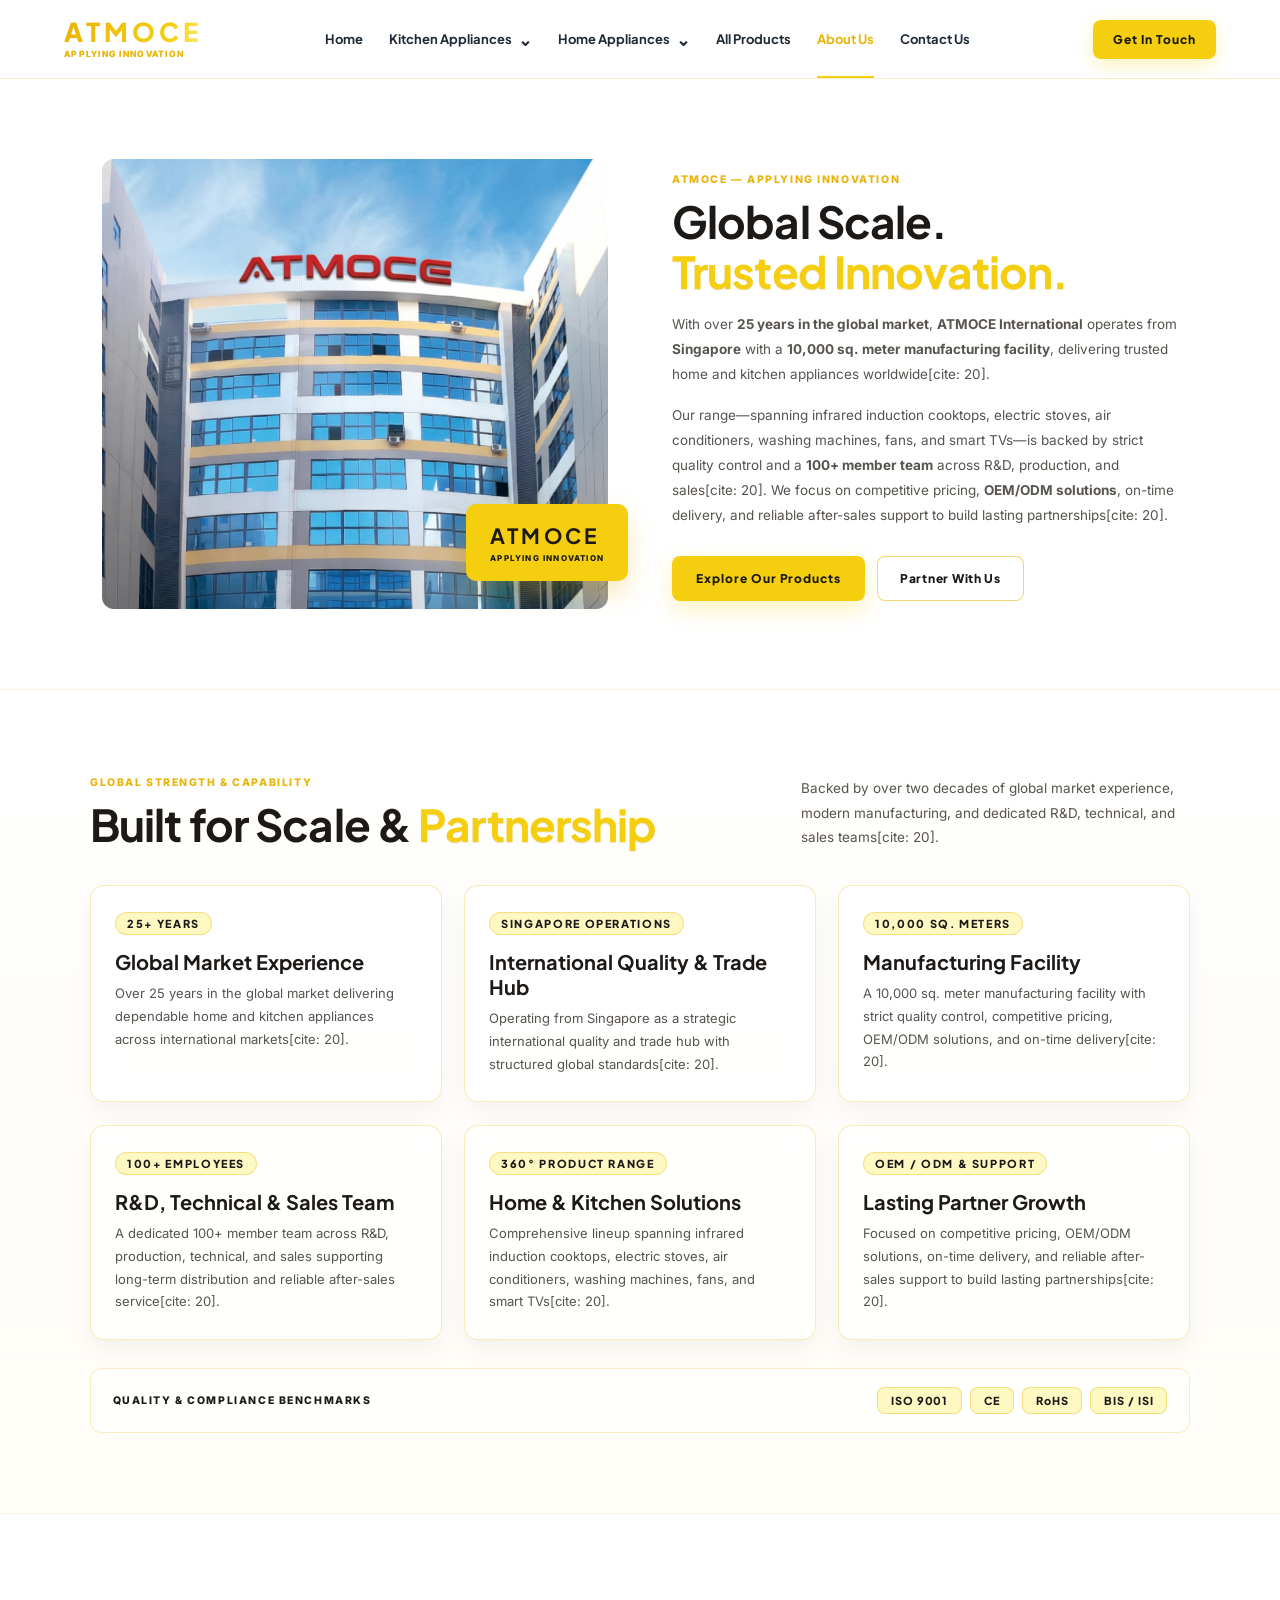
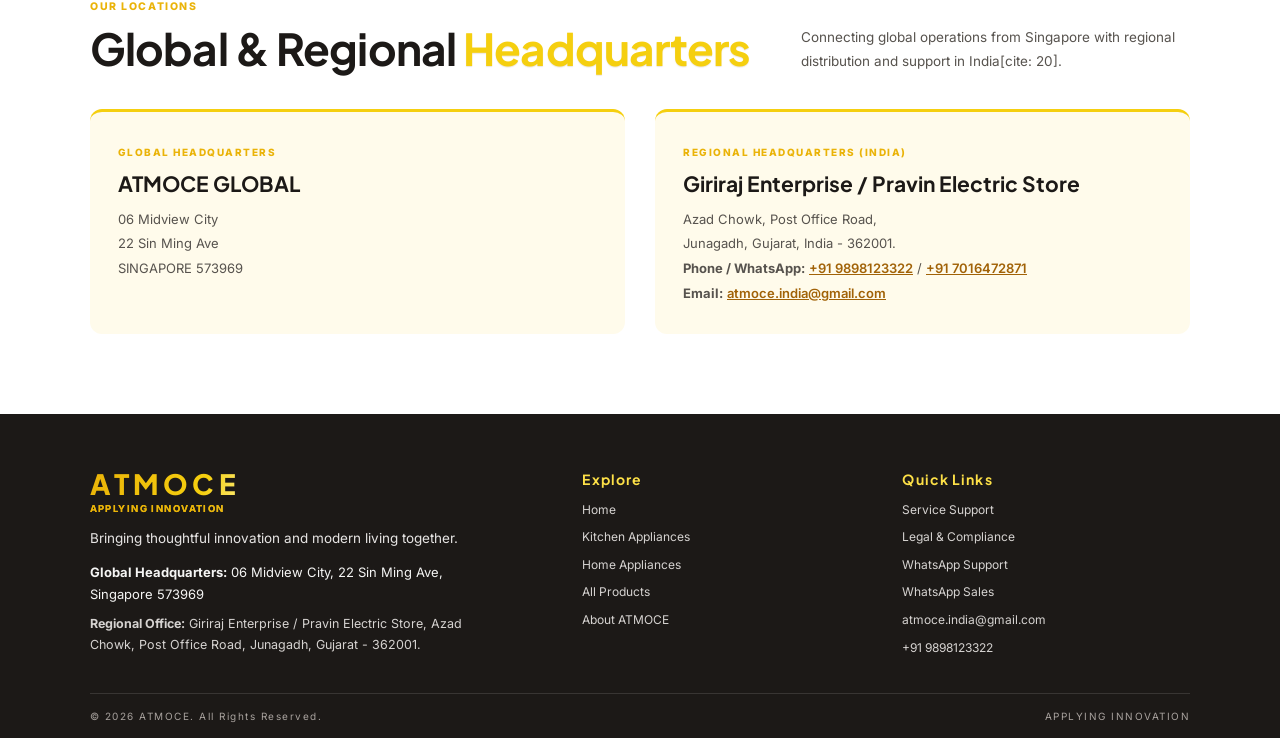
==== commit 58393826: "Update ATMOCE global profile, category collection cards, and brand assets" ====
--- a/about.html
+++ b/about.html
@@ -3,15 +3,15 @@
 <head>
   <meta charset="UTF-8">
   <meta name="viewport" content="width=device-width, initial-scale=1.0">
-  <meta name="theme-color" content="#fffdf5">
-  <meta name="description" content="Learn more about ATMOCE - Powering Homes. Empowering Partners. Applying Innovation.">
+  <meta name="theme-color" content="#fffbeb">
+  <meta name="description" content="ATMOCE — APPLYING INNOVATION. Over 25 years in the global market with Singapore operations, 10,000 sq. meter manufacturing facility, and 100+ team members.">
   <title>About Us | ATMOCE - Applying Innovation</title>
 
-  <link rel="icon" type="image/svg+xml" href="data:image/svg+xml,%3Csvg xmlns='http://www.w3.org/2000/svg' viewBox='0 0 64 64'%3E%3Crect width='64' height='64' rx='14' fill='%23fef3c7'/%3E%3Ctext x='50%25' y='54%25' dominant-baseline='middle' text-anchor='middle' fill='%23b45309' font-family='Arial, sans-serif' font-weight='800' font-size='36'%3EA%3C/text%3E%3C/svg%3E">
+  <link rel="icon" type="image/svg+xml" href="data:image/svg+xml,%3Csvg xmlns='http://www.w3.org/2000/svg' viewBox='0 0 64 64'%3E%3Crect width='64' height='64' rx='14' fill='%23fef9c3'/%3E%3Ctext x='50%25' y='54%25' dominant-baseline='middle' text-anchor='middle' fill='%23eab308' font-family='Arial, sans-serif' font-weight='800' font-size='36'%3EA%3C/text%3E%3C/svg%3E">
 
   <link rel="preconnect" href="https://fonts.googleapis.com">
   <link rel="preconnect" href="https://fonts.gstatic.com" crossorigin>
-  <link href="https://fonts.googleapis.com/css2?family=DM+Sans:wght@400;500;600;700;800&family=Outfit:wght@400;500;600;700;800&display=swap" rel="stylesheet">
+  <link href="https://fonts.googleapis.com/css2?family=Inter:wght@400;500;600;700;800&family=Outfit:wght@400;500;600;700;800&family=Plus+Jakarta+Sans:wght@500;600;700;800&display=swap" rel="stylesheet">
   <link rel="stylesheet" href="style.css">
 </head>
 <body>
@@ -85,54 +85,82 @@
 
   <main>
     <!-- FULL ABOUT STORY SECTION -->
-    <section class="about-section" style="padding-top: 75px;">
+    <section class="about-section">
       <div class="about-image">
-        <img src="https://images.unsplash.com/photo-1600607687920-4e2a09cf159d?auto=format&fit=crop&w=900&q=75" alt="ATMOCE Modern Home Appliances" loading="lazy" decoding="async">
+        <img src="image/ATMOCE.png" alt="ATMOCE - Applying Innovation | Home & Kitchen Appliances" loading="lazy" decoding="async">
         <div class="about-stamp"><b>ATMOCE</b><small>APPLYING INNOVATION</small></div>
       </div>
 
       <div class="about-content">
-        <span class="section-tag">ABOUT ATMOCE</span>
-        <h1>Powering Homes.<br><em>Empowering Partners.</em></h1>
-        
-        <p>ATMOCE is an established global home and kitchen appliance brand built on the principle of <strong>"Applying Innovation."</strong> With a growing international footprint across key global markets and a strong presence in India, we offer an end-to-end portfolio of household solutions—spanning kitchen appliances like infrared induction cooktops to major home essentials including air conditioners, washing machines, smart TVs, and fans.</p>
-        
-        <p>Backed by strong global sourcing, modern assembly capabilities, and stringent quality assurance, we ensure every product meets international benchmarks of safety, durability, and energy efficiency. For consumers around the world, ATMOCE means dependable appliances that elevate daily life. For our dealers and distribution partners, it means a complete, high-demand product lineup backed by transparent quality testing and reliable supply.</p>
+        <span class="section-tag">ATMOCE — APPLYING INNOVATION</span>
+        <h1>Global Scale.<br><em>Trusted Innovation.</em></h1>
+
+        <p>With over <strong>25 years in the global market</strong>, <strong>ATMOCE International</strong> operates from <strong>Singapore</strong> with a <strong>10,000 sq. meter manufacturing facility</strong>, delivering trusted home and kitchen appliances worldwide[cite: 20].</p>
+
+        <p>Our range—spanning infrared induction cooktops, electric stoves, air conditioners, washing machines, fans, and smart TVs—is backed by strict quality control and a <strong>100+ member team</strong> across R&amp;D, production, and sales[cite: 20]. We focus on competitive pricing, <strong>OEM/ODM solutions</strong>, on-time delivery, and reliable after-sales support to build lasting partnerships[cite: 20].</p>
 
         <div style="margin-top: 28px; display: flex; flex-wrap: wrap; gap: 12px;">
           <a href="products.html" class="hero-btn">Explore Our Products</a>
-          <a href="index.html#contact" class="anim-btn btn-wa">Partner With Us</a>
+          <a href="index.html#contact" class="partner-outline-btn">Partner With Us</a>
         </div>
       </div>
     </section>
 
-    <!-- THE ATMOCE ADVANTAGE SECTION -->
-    <section class="section" style="background: var(--light);">
+    <!-- KEY METRICS & PILLARS SECTION -->
+    <section class="section highlights-section">
       <div class="section-heading">
         <div>
-          <span class="section-tag">WHY CHOOSE ATMOCE</span>
-          <h2>The ATMOCE <em>Advantage</em></h2>
-        </div>
-        <p>Built on international quality benchmarks, complete product coverage, and reliable pan-India partner support.</p>
-      </div>
-
-      <div class="advantage-grid">
-        <div class="advantage-card" style="background: var(--cream); padding: 28px 24px;">
-          <span>01 / COMPLETE PORTFOLIO</span>
-          <h4 style="font-size: 20px; margin: 10px 0;">360° Product Range</h4>
-          <p style="font-size: 13px; line-height: 1.8;">Every essential home and kitchen appliance under one brand—from infrared induction cooktops and mixer grinders to air conditioners, washing machines, smart TVs, and fans.</p>
-        </div>
-
-        <div class="advantage-card" style="background: var(--cream); padding: 28px 24px;">
-          <span>02 / QUALITY ASSURANCE</span>
-          <h4 style="font-size: 20px; margin: 10px 0;">Tested &amp; Certified</h4>
-          <p style="font-size: 13px; line-height: 1.8;">Verified performance reports meeting international quality benchmarks and BIS-compliant safety standards for unmatched durability and energy efficiency.</p>
-        </div>
-
-        <div class="advantage-card" style="background: var(--cream); padding: 28px 24px;">
-          <span>03 / NETWORK &amp; REACH</span>
-          <h4 style="font-size: 20px; margin: 10px 0;">Global &amp; Pan-India Presence</h4>
-          <p style="font-size: 13px; line-height: 1.8;">Established international reach paired with a rapidly expanding network of dealers, distributors, and dedicated service support across India.</p>
+          <span class="section-tag">GLOBAL STRENGTH &amp; CAPABILITY</span>
+          <h2>Built for Scale &amp; <em>Partnership</em></h2>
+        </div>
+        <p>Backed by over two decades of global market experience, modern manufacturing, and dedicated R&amp;D, technical, and sales teams[cite: 20].</p>
+      </div>
+
+      <div class="highlights-grid">
+        <div class="highlight-box">
+          <span class="highlight-num">25+ YEARS</span>
+          <h3>Global Market Experience</h3>
+          <p>Over 25 years in the global market delivering dependable home and kitchen appliances across international markets[cite: 20].</p>
+        </div>
+
+        <div class="highlight-box">
+          <span class="highlight-num">SINGAPORE OPERATIONS</span>
+          <h3>International Quality &amp; Trade Hub</h3>
+          <p>Operating from Singapore as a strategic international quality and trade hub with structured global standards[cite: 20].</p>
+        </div>
+
+        <div class="highlight-box">
+          <span class="highlight-num">10,000 SQ. METERS</span>
+          <h3>Manufacturing Facility</h3>
+          <p>A 10,000 sq. meter manufacturing facility with strict quality control, competitive pricing, OEM/ODM solutions, and on-time delivery[cite: 20].</p>
+        </div>
+
+        <div class="highlight-box">
+          <span class="highlight-num">100+ EMPLOYEES</span>
+          <h3>R&amp;D, Technical &amp; Sales Team</h3>
+          <p>A dedicated 100+ member team across R&amp;D, production, technical, and sales supporting long-term distribution and reliable after-sales service[cite: 20].</p>
+        </div>
+
+        <div class="highlight-box">
+          <span class="highlight-num">360° PRODUCT RANGE</span>
+          <h3>Home &amp; Kitchen Solutions</h3>
+          <p>Comprehensive lineup spanning infrared induction cooktops, electric stoves, air conditioners, washing machines, fans, and smart TVs[cite: 20].</p>
+        </div>
+
+        <div class="highlight-box">
+          <span class="highlight-num">OEM / ODM &amp; SUPPORT</span>
+          <h3>Lasting Partner Growth</h3>
+          <p>Focused on competitive pricing, OEM/ODM solutions, on-time delivery, and reliable after-sales support to build lasting partnerships[cite: 20].</p>
+        </div>
+      </div>
+
+      <div class="cert-badges-row">
+        <span class="cert-label">QUALITY &amp; COMPLIANCE BENCHMARKS</span>
+        <div class="cert-list">
+          <span class="cert-badge">ISO 9001</span>
+          <span class="cert-badge">CE</span>
+          <span class="cert-badge">RoHS</span>
+          <span class="cert-badge">BIS / ISI</span>
         </div>
       </div>
     </section>
@@ -144,11 +172,11 @@
           <span class="section-tag">OUR LOCATIONS</span>
           <h2>Global &amp; Regional <em>Headquarters</em></h2>
         </div>
-        <p>Connecting global innovation from Singapore with dedicated distribution and support in India.</p>
+        <p>Connecting global operations from Singapore with regional distribution and support in India[cite: 20].</p>
       </div>
 
       <div class="about-values" style="margin-top: 0; gap: 30px;">
-        <div style="background: var(--light); padding: 28px; border-top: 3px solid var(--accent);">
+        <div style="background: var(--yellow-tint); padding: 28px; border-top: 3px solid var(--yellow-light); border-radius: 12px;">
           <span>GLOBAL HEADQUARTERS</span>
           <h4 style="font-size: 21px; margin: 10px 0;">ATMOCE GLOBAL</h4>
           <p style="font-size: 13px; line-height: 1.9;">
@@ -158,24 +186,24 @@
           </p>
         </div>
 
-        <div style="background: var(--light); padding: 28px; border-top: 3px solid var(--accent);">
+        <div style="background: var(--yellow-tint); padding: 28px; border-top: 3px solid var(--yellow-light); border-radius: 12px;">
           <span>REGIONAL HEADQUARTERS (INDIA)</span>
           <h4 style="font-size: 21px; margin: 10px 0;">Giriraj Enterprise / Pravin Electric Store</h4>
           <p style="font-size: 13px; line-height: 1.9;">
             Azad Chowk, Post Office Road,<br>
             Junagadh, Gujarat, India - 362001.<br>
-            <strong>Phone / WhatsApp:</strong> 
-            <a href="tel:+919898123322" style="color: var(--accent-dark); text-decoration: underline; font-weight: 600;">+91 9898123322</a> / 
-            <a href="tel:+917016472871" style="color: var(--accent-dark); text-decoration: underline; font-weight: 600;">+91 7016472871</a><br>
-            <strong>Email:</strong> 
-            <a href="mailto:atmoce.india@gmail.com" style="color: var(--accent-dark); text-decoration: underline; font-weight: 600;">atmoce.india@gmail.com</a>
+            <strong>Phone / WhatsApp:</strong>
+            <a href="tel:+919898123322" style="color: #a16207; text-decoration: underline; font-weight: 600;">+91 9898123322</a> /
+            <a href="tel:+917016472871" style="color: #a16207; text-decoration: underline; font-weight: 600;">+91 7016472871</a><br>
+            <strong>Email:</strong>
+            <a href="mailto:atmoce.india@gmail.com" style="color: #a16207; text-decoration: underline; font-weight: 600;">atmoce.india@gmail.com</a>
           </p>
         </div>
       </div>
     </section>
   </main>
 
- <footer class="footer">
+  <footer class="footer">
     <div class="footer-main footer-main-3col">
       <div class="footer-brand">
         <a href="index.html#home" class="logo footer-logo">
@@ -201,7 +229,8 @@
 
       <div class="footer-column">
         <h4>Quick Links</h4>
-        <a href="#contact">Service Support</a>
+        <a href="index.html#contact">Service Support</a>
+        <a href="legal.html">Legal &amp; Compliance</a>
         <a href="https://wa.me/919898123322" target="_blank" rel="noopener">WhatsApp Support</a>
         <a href="https://wa.me/917016472871" target="_blank" rel="noopener">WhatsApp Sales</a>
         <a href="mailto:atmoce.india@gmail.com">atmoce.india@gmail.com</a>
--- a/style.css
+++ b/style.css
@@ -546,7 +546,7 @@
 }
 
 /* =========================================================
-   CATEGORY COLLECTION CARDS
+   CATEGORY COLLECTION CARDS (FULL COVER + LIGHT YELLOW CTA)
 ========================================================= */
 .category-section {
   background: var(--white);
@@ -554,25 +554,40 @@
 
 .category-grid {
   display: grid;
-  grid-template-columns: 1fr 1fr;
+  grid-template-columns: repeat(2, minmax(0, 1fr));
   gap: 24px;
 }
 
 .category-card {
+  position: relative;
+  display: block;
+  width: 100%;
   height: 360px;
-  position: relative;
   overflow: hidden;
-  border-radius: 14px;
-  border: 1px solid var(--border);
+  border-radius: 16px;
+  border: 1px solid rgba(234, 179, 8, 0.34);
   color: #fff;
-  box-shadow: 0 10px 28px rgba(28, 25, 23, 0.06);
+  background: #1c1917;
+  box-shadow: 0 12px 30px rgba(28, 25, 23, 0.08);
+  transition: transform 0.35s cubic-bezier(0.22, 1, 0.36, 1),
+              box-shadow 0.35s cubic-bezier(0.22, 1, 0.36, 1),
+              border-color 0.3s ease;
+}
+
+.category-card:hover {
+  transform: translateY(-4px);
+  border-color: var(--yellow-light);
+  box-shadow: 0 20px 42px rgba(28, 25, 23, 0.16);
 }
 
 .category-card img {
+  position: absolute;
+  inset: 0;
   width: 100%;
   height: 100%;
   object-fit: cover;
-  transition: transform 0.7s ease;
+  object-position: center;
+  transition: transform 0.7s cubic-bezier(0.22, 1, 0.36, 1);
 }
 
 .category-card:hover img {
@@ -582,14 +597,30 @@
 .category-overlay {
   position: absolute;
   inset: 0;
-  background: linear-gradient(0deg, rgba(24, 21, 18, 0.84), rgba(24, 21, 18, 0.04) 80%);
+  z-index: 1;
+  background: linear-gradient(
+    90deg,
+    rgba(20, 18, 15, 0.86) 0%,
+    rgba(20, 18, 15, 0.52) 52%,
+    rgba(20, 18, 15, 0.08) 100%
+  );
+  transition: opacity 0.35s ease;
+}
+
+.category-card:hover .category-overlay {
+  opacity: 0.94;
 }
 
 .category-info {
-  position: absolute;
-  bottom: 28px;
-  left: 30px;
+  position: relative;
   z-index: 3;
+  height: 100%;
+  padding: 28px 30px;
+  display: flex;
+  flex-direction: column;
+  justify-content: flex-end;
+  align-items: flex-start;
+  max-width: 78%;
 }
 
 .category-info > span {
@@ -601,14 +632,38 @@
 
 .category-info h3 {
   font-family: "Plus Jakarta Sans", "Outfit", sans-serif;
-  font-size: 30px;
-  margin: 8px 0;
-}
-
+  font-size: clamp(24px, 2.4vw, 32px);
+  line-height: 1.15;
+  color: #ffffff;
+  margin: 8px 0 10px;
+}
+
+/* Light Yellow "Explore Home" & "Explore Kitchen" */
 .category-info p {
-  font-size: 12.5px;
-  font-weight: 600;
-  color: var(--yellow-soft);
+  display: inline-flex;
+  align-items: center;
+  gap: 8px;
+  font-family: "Plus Jakarta Sans", "Outfit", sans-serif;
+  font-size: 13px;
+  font-weight: 700;
+  letter-spacing: 0.06em;
+  color: #fef08a; /* Soft Light Yellow */
+  transition: color 0.25s ease, transform 0.25s ease;
+}
+
+.category-info p::after {
+  content: "";
+  font-size: 15px;
+  color: var(--yellow-light);
+  transition: transform 0.25s ease;
+}
+
+.category-card:hover .category-info p {
+  color: var(--yellow-bright);
+}
+
+.category-card:hover .category-info p::after {
+  transform: translateX(4px);
 }
 
 /* =========================================================
@@ -925,7 +980,7 @@
   padding: 13px 22px;
   background: var(--yellow-light);
   color: var(--navy);
-  font-family: "Plus Jakarta Sans", sans-serif;
+  font-family: "Plus Jakarta Sans", "Outfit", sans-serif;
   font-size: 12px;
   font-weight: 800;
   letter-spacing: 0.08em;
@@ -1635,6 +1690,8 @@
   .hero-content h1 { font-size: 38px; }
   .category-grid { grid-template-columns: 1fr; gap: 14px; }
   .category-card { height: 260px; }
+  .category-info { padding: 20px 22px; max-width: 85%; }
+  .category-info h3 { font-size: 22px; }
   .highlight-box { padding: 20px 18px; border-radius: 12px; }
   .highlights-cta { flex-direction: column; align-items: stretch; }
   .highlights-cta .hero-btn,
@@ -1650,4 +1707,218 @@
   .footer-bottom { flex-direction: column; text-align: center; }
   .modal-content, .form-grid-2 { grid-template-columns: 1fr; }
   .modal-content { padding: 20px; }
-}+}
+
+/* =========================================================
+   SMOOTH CINEMATIC WELCOME POPUP (START, SHIMMER & END)
+========================================================= */
+/* .welcome-popup {
+  position: fixed;
+  inset: 0;
+  z-index: 2500;
+  background: rgba(20, 18, 15, 0);
+  backdrop-filter: blur(0px);
+  -webkit-backdrop-filter: blur(0px);
+  display: grid;
+  place-items: center;
+  padding: 18px;
+  opacity: 0;
+  visibility: hidden;
+  transition:
+    opacity 0.55s cubic-bezier(0.22, 1, 0.36, 1),
+    visibility 0.55s cubic-bezier(0.22, 1, 0.36, 1),
+    background 0.55s ease,
+    backdrop-filter 0.55s ease;
+}
+
+.welcome-popup.open {
+  opacity: 1;
+  visibility: visible;
+  background: rgba(20, 18, 15, 0.72);
+  backdrop-filter: blur(10px);
+  -webkit-backdrop-filter: blur(10px);
+}
+
+/* Smooth Exit State */
+/* .welcome-popup.closing {
+  opacity: 0;
+  background: rgba(20, 18, 15, 0);
+  backdrop-filter: blur(0px);
+  -webkit-backdrop-filter: blur(0px);
+  transition:
+    opacity 0.5s cubic-bezier(0.4, 0, 0.2, 1),
+    background 0.5s ease,
+    backdrop-filter 0.5s ease;
+} */
+/* 
+.welcome-popup-box {
+  position: relative;
+  width: min(500px, 92vw);
+  border-radius: 18px;
+  overflow: hidden;
+  background: #ffffff;
+  border: 2px solid rgba(245, 207, 15, 0.75);
+  box-shadow:
+    0 28px 70px rgba(0, 0, 0, 0.45),
+    0 0 0 1px rgba(255, 255, 255, 0.35) inset;
+  opacity: 0;
+  transform: translateY(28px) scale(0.92);
+  filter: blur(4px);
+  transition:
+    transform 0.65s cubic-bezier(0.16, 1, 0.3, 1),
+    opacity 0.55s cubic-bezier(0.16, 1, 0.3, 1),
+    filter 0.55s ease;
+  will-change: transform, opacity;
+}
+
+.welcome-popup.open .welcome-popup-box {
+  opacity: 1;
+  transform: translateY(0) scale(1);
+  filter: blur(0px);
+}
+
+.welcome-popup.closing .welcome-popup-box {
+  opacity: 0;
+  transform: translateY(-18px) scale(0.95);
+  filter: blur(3px);
+  transition:
+    transform 0.48s cubic-bezier(0.4, 0, 0.2, 1),
+    opacity 0.45s ease,
+    filter 0.45s ease;
+} */
+
+/* Top-Right Smooth Cancel Button */
+/* .welcome-close-btn {
+  position: absolute;
+  top: 12px;
+  right: 12px;
+  z-index: 12;
+  width: 38px;
+  height: 38px;
+  border-radius: 50%;
+  border: 1.5px solid rgba(234, 179, 8, 0.65);
+  background: rgba(255, 255, 255, 0.92);
+  backdrop-filter: blur(8px);
+  -webkit-backdrop-filter: blur(8px);
+  color: #1c1917;
+  font-size: 23px;
+  font-weight: 700;
+  line-height: 1;
+  display: grid;
+  place-items: center;
+  cursor: pointer;
+  box-shadow: 0 8px 20px rgba(0, 0, 0, 0.22);
+  transition:
+    transform 0.32s cubic-bezier(0.22, 1, 0.36, 1),
+    background 0.25s ease,
+    box-shadow 0.25s ease;
+}
+
+.welcome-close-btn:hover {
+  background: #f5cf0f;
+  transform: rotate(90deg) scale(1.08);
+  box-shadow: 0 10px 24px rgba(245, 207, 15, 0.45);
+}
+
+.welcome-close-btn:active {
+  transform: rotate(90deg) scale(0.95);
+} */
+
+/* Image & Subtle Cinematic Zoom */
+/* .welcome-popup-link {
+  position: relative;
+  display: block;
+  line-height: 0;
+  overflow: hidden;
+}
+
+.welcome-popup-img {
+  width: 100%;
+  height: auto;
+  max-height: 82vh;
+  object-fit: contain;
+  display: block;
+  transform: scale(1.04);
+  transition: transform 6.5s cubic-bezier(0.22, 1, 0.36, 1);
+}
+
+.welcome-popup.open .welcome-popup-img {
+  transform: scale(1);
+} */
+
+/* Golden Light Sweep Shimmer Across Popup */
+/* .welcome-shimmer {
+  position: absolute;
+  inset: 0;
+  z-index: 5;
+  pointer-events: none;
+  background: linear-gradient(
+    115deg,
+    transparent 20%,
+    rgba(255, 250, 220, 0.42) 48%,
+    rgba(245, 207, 15, 0.22) 52%,
+    transparent 80%
+  );
+  transform: translateX(-120%);
+}
+
+.welcome-popup.open .welcome-shimmer {
+  animation: popupGoldSweep 1.6s cubic-bezier(0.22, 1, 0.36, 1) 0.35s forwards;
+}
+
+@keyframes popupGoldSweep {
+  0% {
+    transform: translateX(-120%);
+  }
+  100% {
+    transform: translateX(130%);
+  }
+} */
+
+/* Bottom Smooth 6-Second Countdown Bar */
+/* .welcome-progress-track {
+  position: absolute;
+  left: 0;
+  right: 0;
+  bottom: 0;
+  height: 4px;
+  background: rgba(28, 25, 23, 0.12);
+  z-index: 10;
+  overflow: hidden;
+}
+
+.welcome-progress-bar {
+  width: 100%;
+  height: 100%;
+  background: linear-gradient(90deg, #eab308, #f5cf0f, #fde047);
+  transform-origin: left center;
+  transform: scaleX(1);
+}
+
+.welcome-popup.open .welcome-progress-bar {
+  animation: popupCountdown 6s linear forwards;
+}
+
+@keyframes popupCountdown {
+  0% {
+    transform: scaleX(1);
+  }
+  100% {
+    transform: scaleX(0);
+  }
+}
+
+@media (max-width: 520px) {
+  .welcome-popup-box {
+    width: 94vw;
+    border-radius: 15px;
+  }
+
+  .welcome-close-btn {
+    top: 10px;
+    right: 10px;
+    width: 34px;
+    height: 34px;
+    font-size: 20px;
+  }
+}  */
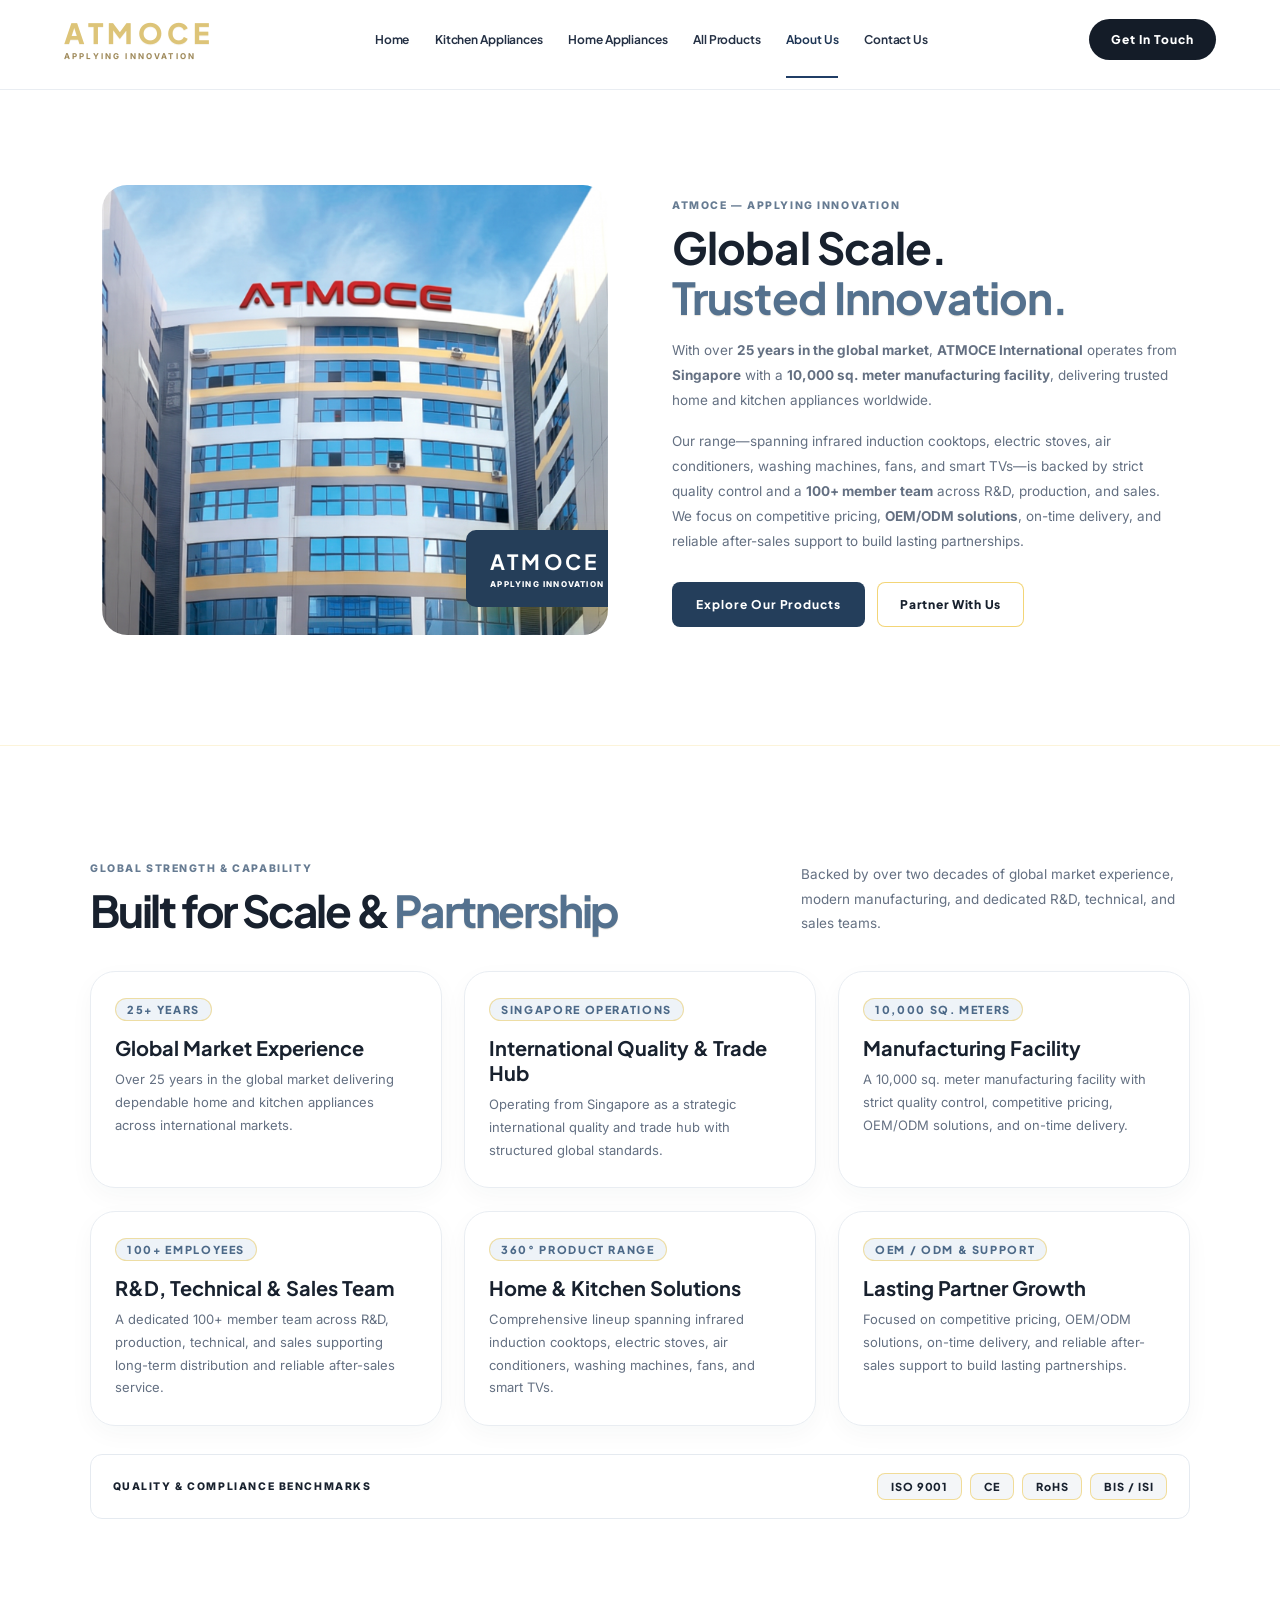
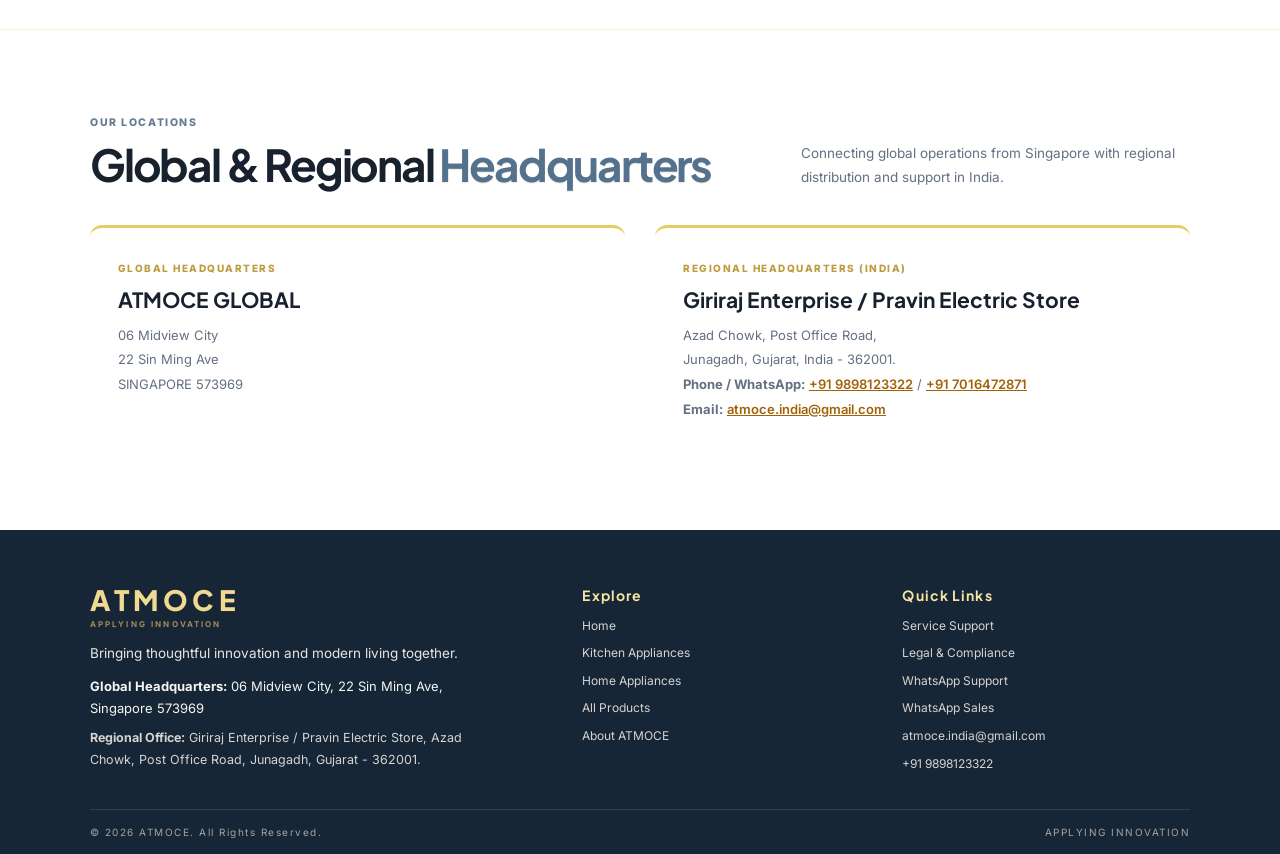
==== commit 0ea805ef: "Update electronics UI, white theme animations, and product images" ====
--- a/about.html
+++ b/about.html
@@ -3,7 +3,7 @@
 <head>
   <meta charset="UTF-8">
   <meta name="viewport" content="width=device-width, initial-scale=1.0">
-  <meta name="theme-color" content="#fffbeb">
+  <meta name="theme-color" content="#ffffff">
   <meta name="description" content="ATMOCE — APPLYING INNOVATION. Over 25 years in the global market with Singapore operations, 10,000 sq. meter manufacturing facility, and 100+ team members.">
   <title>About Us | ATMOCE - Applying Innovation</title>
 
@@ -26,7 +26,7 @@
         <a href="index.html#home" class="nav-link">Home</a>
 
         <div class="nav-item">
-          <a href="products.html?category=kitchen" class="nav-link">Kitchen Appliances <span>⌄</span></a>
+          <a href="products.html?category=kitchen" class="nav-link">Kitchen Appliances</a>
           <div class="mega-menu">
             <div class="mega-intro">
               <span>DISCOVER ATMOCE</span>
@@ -43,7 +43,7 @@
         </div>
 
         <div class="nav-item">
-          <a href="products.html?category=home" class="nav-link">Home Appliances <span>⌄</span></a>
+          <a href="products.html?category=home" class="nav-link">Home Appliances</a>
           <div class="mega-menu">
             <div class="mega-intro">
               <span>DISCOVER ATMOCE</span>
@@ -95,9 +95,9 @@
         <span class="section-tag">ATMOCE — APPLYING INNOVATION</span>
         <h1>Global Scale.<br><em>Trusted Innovation.</em></h1>
 
-        <p>With over <strong>25 years in the global market</strong>, <strong>ATMOCE International</strong> operates from <strong>Singapore</strong> with a <strong>10,000 sq. meter manufacturing facility</strong>, delivering trusted home and kitchen appliances worldwide[cite: 20].</p>
-
-        <p>Our range—spanning infrared induction cooktops, electric stoves, air conditioners, washing machines, fans, and smart TVs—is backed by strict quality control and a <strong>100+ member team</strong> across R&amp;D, production, and sales[cite: 20]. We focus on competitive pricing, <strong>OEM/ODM solutions</strong>, on-time delivery, and reliable after-sales support to build lasting partnerships[cite: 20].</p>
+        <p>With over <strong>25 years in the global market</strong>, <strong>ATMOCE International</strong> operates from <strong>Singapore</strong> with a <strong>10,000 sq. meter manufacturing facility</strong>, delivering trusted home and kitchen appliances worldwide.</p>
+
+        <p>Our range—spanning infrared induction cooktops, electric stoves, air conditioners, washing machines, fans, and smart TVs—is backed by strict quality control and a <strong>100+ member team</strong> across R&amp;D, production, and sales. We focus on competitive pricing, <strong>OEM/ODM solutions</strong>, on-time delivery, and reliable after-sales support to build lasting partnerships.</p>
 
         <div style="margin-top: 28px; display: flex; flex-wrap: wrap; gap: 12px;">
           <a href="products.html" class="hero-btn">Explore Our Products</a>
@@ -113,44 +113,44 @@
           <span class="section-tag">GLOBAL STRENGTH &amp; CAPABILITY</span>
           <h2>Built for Scale &amp; <em>Partnership</em></h2>
         </div>
-        <p>Backed by over two decades of global market experience, modern manufacturing, and dedicated R&amp;D, technical, and sales teams[cite: 20].</p>
+        <p>Backed by over two decades of global market experience, modern manufacturing, and dedicated R&amp;D, technical, and sales teams.</p>
       </div>
 
       <div class="highlights-grid">
         <div class="highlight-box">
           <span class="highlight-num">25+ YEARS</span>
           <h3>Global Market Experience</h3>
-          <p>Over 25 years in the global market delivering dependable home and kitchen appliances across international markets[cite: 20].</p>
+          <p>Over 25 years in the global market delivering dependable home and kitchen appliances across international markets.</p>
         </div>
 
         <div class="highlight-box">
           <span class="highlight-num">SINGAPORE OPERATIONS</span>
           <h3>International Quality &amp; Trade Hub</h3>
-          <p>Operating from Singapore as a strategic international quality and trade hub with structured global standards[cite: 20].</p>
+          <p>Operating from Singapore as a strategic international quality and trade hub with structured global standards.</p>
         </div>
 
         <div class="highlight-box">
           <span class="highlight-num">10,000 SQ. METERS</span>
           <h3>Manufacturing Facility</h3>
-          <p>A 10,000 sq. meter manufacturing facility with strict quality control, competitive pricing, OEM/ODM solutions, and on-time delivery[cite: 20].</p>
+          <p>A 10,000 sq. meter manufacturing facility with strict quality control, competitive pricing, OEM/ODM solutions, and on-time delivery.</p>
         </div>
 
         <div class="highlight-box">
           <span class="highlight-num">100+ EMPLOYEES</span>
           <h3>R&amp;D, Technical &amp; Sales Team</h3>
-          <p>A dedicated 100+ member team across R&amp;D, production, technical, and sales supporting long-term distribution and reliable after-sales service[cite: 20].</p>
+          <p>A dedicated 100+ member team across R&amp;D, production, technical, and sales supporting long-term distribution and reliable after-sales service.</p>
         </div>
 
         <div class="highlight-box">
           <span class="highlight-num">360° PRODUCT RANGE</span>
           <h3>Home &amp; Kitchen Solutions</h3>
-          <p>Comprehensive lineup spanning infrared induction cooktops, electric stoves, air conditioners, washing machines, fans, and smart TVs[cite: 20].</p>
+          <p>Comprehensive lineup spanning infrared induction cooktops, electric stoves, air conditioners, washing machines, fans, and smart TVs.</p>
         </div>
 
         <div class="highlight-box">
           <span class="highlight-num">OEM / ODM &amp; SUPPORT</span>
           <h3>Lasting Partner Growth</h3>
-          <p>Focused on competitive pricing, OEM/ODM solutions, on-time delivery, and reliable after-sales support to build lasting partnerships[cite: 20].</p>
+          <p>Focused on competitive pricing, OEM/ODM solutions, on-time delivery, and reliable after-sales support to build lasting partnerships.</p>
         </div>
       </div>
 
@@ -172,7 +172,7 @@
           <span class="section-tag">OUR LOCATIONS</span>
           <h2>Global &amp; Regional <em>Headquarters</em></h2>
         </div>
-        <p>Connecting global operations from Singapore with regional distribution and support in India[cite: 20].</p>
+        <p>Connecting global operations from Singapore with regional distribution and support in India.</p>
       </div>
 
       <div class="about-values" style="margin-top: 0; gap: 30px;">
@@ -230,7 +230,7 @@
       <div class="footer-column">
         <h4>Quick Links</h4>
         <a href="index.html#contact">Service Support</a>
-        <a href="legal.html">Legal &amp; Compliance</a>
+        <a href="mailto:atmoce.india@gmail.com?subject=Legal%20Information%20Request">Legal &amp; Compliance</a>
         <a href="https://wa.me/919898123322" target="_blank" rel="noopener">WhatsApp Support</a>
         <a href="https://wa.me/917016472871" target="_blank" rel="noopener">WhatsApp Sales</a>
         <a href="mailto:atmoce.india@gmail.com">atmoce.india@gmail.com</a>
--- a/style.css
+++ b/style.css
@@ -1921,4 +1921,240 @@
     height: 34px;
     font-size: 20px;
   }
-}  */+}  */
+
+/* ============================================================
+   ATMOCE / WHITE-STUDIO REDESIGN — cohesive electronics aesthetic
+   Light-yellow remains a deliberate logo-only brand treatment.
+   ============================================================ */
+:root { --yellow-light: #e9cb65; --yellow-bright:#f5e5a3; --yellow-gold:#bd9b3e; --yellow-soft:#f7f8fa; --yellow-tint:#fff; --navy:#18212e; --text:#243044; --muted:#647082; --border:#e5eaf0; --white:#fff; --light:#fff; }
+html { scroll-behavior:smooth; }
+body { background:#fff !important; color:var(--text); user-select:text; -webkit-user-select:text; }
+img { -webkit-user-drag:none; }
+.header { background:rgba(255,255,255,.96); border-bottom:1px solid #e9edf2; }
+.header.scrolled { background:rgba(255,255,255,.97); box-shadow:0 6px 28px rgba(17,31,46,.055); }
+.logo-name { background:none !important; color:#e6ca74 !important; -webkit-text-fill-color:#e6ca74; animation:none; letter-spacing:.11em; text-shadow:0 1px 0 rgba(155,124,39,.08); }
+.logo-name small,.footer-logo .logo-name small { color:#b7a05d !important; -webkit-text-fill-color:#b7a05d; }
+.nav-link:hover,.nav-link.active {color:#1e3554;}
+.nav-link::after {background:#203d65;}
+.hero {background:#fff;}
+.hero--editorial {position:relative; overflow:hidden; border-bottom:1px solid #edf0f4;}
+.hero-editorial-inner {max-width:1500px;margin:auto; min-height:690px;display:grid;grid-template-columns:47% 53%;align-items:stretch;padding:0 4.7%;}
+.hero-copy {position:relative;z-index:2;display:flex;flex-direction:column;align-items:flex-start;justify-content:center;padding:78px 0 85px 2%;}
+.eyebrow {font-size:10px;font-weight:800;letter-spacing:.22em;color:#4c5e72;display:flex;align-items:center;gap:12px;}
+.eyebrow-dot {width:8px;height:8px;border-radius:50%;background:#253f5d;box-shadow:0 0 0 5px #edf2f7;}
+.hero-copy h1 {font-family:'Plus Jakarta Sans','Outfit',sans-serif;font-size:clamp(43px,5.1vw,76px);line-height:1.09;letter-spacing:-.065em;color:#19293a;margin:29px 0 23px;font-weight:800;}
+.hero-copy h1 em {font-style:normal;color:#506e8f;}
+.hero-copy>p {font-size:15px;line-height:1.9;color:#657283;max-width:440px;}
+.hero-actions {display:flex;gap:26px;align-items:center;flex-wrap:wrap;margin-top:34px;}
+.hero-primary {background:#1f344c;color:white;border-radius:100px;padding:17px 24px;letter-spacing:0;font-size:12px;box-shadow:0 13px 28px rgba(31,52,76,.13);}
+.hero-primary:hover {background:#39597b;box-shadow:0 18px 32px rgba(31,52,76,.22);}
+.hero-secondary {font-size:12px;font-weight:800;color:#25384e;display:inline-flex;gap:11px;align-items:center;}
+.hero-secondary span,.spotlight-view-all span {transition:transform .3s;}
+.hero-secondary:hover span,.spotlight-view-all:hover span {transform:translate(4px,-4px);}
+.hero-trust {margin-top:76px;display:flex;gap:12px;align-items:center;font-size:9px;font-weight:800;letter-spacing:.19em;color:#8693a1;}
+.trust-line {height:1px;width:36px;background:#a1b0be;}
+.hero-visual {position:relative;min-height:660px;isolation:isolate;}
+.hero-visual::before {content:'';position:absolute;left:7%;top:11%;height:75%;width:88%;background:radial-gradient(ellipse at center,#f0f4f8 0%,#f8fafc 44%,rgba(255,255,255,0) 70%);border-radius:50%;z-index:-2;}
+.visual-outline {position:absolute;display:block;border:1px solid #e8edf3;border-radius:50%;z-index:-1;pointer-events:none;}
+.visual-outline--one {width:73%;aspect-ratio:1;top:13%;left:14%;}
+.visual-outline--two {width:52%;aspect-ratio:1;top:24%;left:26%;}
+.hero-appliance {position:absolute;object-fit:contain;filter:drop-shadow(0 24px 22px rgba(31,45,62,.16));}
+.hero-appliance--main {width:67%;height:83%;top:5%;right:8%;z-index:2;animation:floatProduct 6s ease-in-out infinite;}
+.hero-appliance--second {width:52%;height:43%;left:-3%;bottom:9%;z-index:3;animation:floatProduct 6s 1s ease-in-out infinite;filter:drop-shadow(0 22px 22px rgba(31,45,62,.18));}
+.hero-orbit-label {position:absolute;right:1%;top:12%;font-size:9px;font-weight:800;letter-spacing:.15em;color:#8493a5;writing-mode:vertical-rl;}
+.hero-orbit-label span {color:#345875;margin-top:9px;}
+.floating-spec {position:absolute;right:5%;bottom:18%;background:rgba(255,255,255,.92);box-shadow:0 16px 40px rgba(31,48,65,.1);border:1px solid #e7edf3;border-radius:16px;padding:13px 18px;z-index:5;display:flex;align-items:center;gap:12px;font-size:9px;line-height:1.7;letter-spacing:.12em;color:#77869a;animation:floatProduct 7s 1s ease-in-out infinite;}
+.floating-spec strong {font-size:11px;color:#213a55;}
+.spec-icon {color:#5a7b9c;font-size:29px;}
+.hero-visual-link {position:absolute;bottom:4%;right:3%;font-size:10px;font-weight:800;letter-spacing:.15em;color:#32465a;display:flex;gap:30px;}
+.hero-bottom-rule {max-width:1460px;margin:auto;padding:0 5% 20px;display:flex;justify-content:space-between;font-size:9px;letter-spacing:.2em;color:#8b98a8;font-weight:700;}
+@keyframes floatProduct {0%,100%{transform:translateY(0)}50%{transform:translateY(-13px)}}
+.section {background:#fff !important;}
+.section-heading h1 em,.section-heading h2 em,.about-content h1 em,.about-content h2 em {color:#54718e;}
+.section-tag {color:#667b92 !important;}
+.stats-bar {background:#fff !important;border-bottom:1px solid #edf0f3;}
+.stat-box,.highlight-box {background:#fff !important;}
+.stat-box {border-color:#e9edf2 !important;}
+.spotlight-heading {align-items:end;}
+.spotlight-view-all {font-size:12px;font-weight:800;display:flex;gap:14px;align-items:center;color:#273e59;}
+.product-spotlight {padding-top:95px !important;padding-bottom:100px !important;}
+.spotlight-grid {display:grid;grid-template-columns:1.22fr 1fr 1fr;gap:18px;max-width:1440px;margin:auto;}
+.spotlight-card {min-height:370px;position:relative;display:block;overflow:hidden;border:1px solid #e8edf2;border-radius:20px;background:linear-gradient(138deg,#f8fafc,#edf2f6);transition:transform .45s cubic-bezier(.2,.8,.2,1),box-shadow .45s;}
+.spotlight-card--large {background:linear-gradient(138deg,#f1f5f8,#e6edf4);}
+.spotlight-card:hover {transform:translateY(-8px);box-shadow:0 22px 48px rgba(27,49,73,.11);}
+.spotlight-content {position:absolute;top:30px;left:30px;right:22px;z-index:2;}
+.spotlight-content>span {font-size:10px;letter-spacing:.15em;color:#6f8193;font-weight:800;}
+.spotlight-content h3 {font-family:'Plus Jakarta Sans',sans-serif;font-size:clamp(20px,2vw,29px);color:#1b2e43;line-height:1.25;letter-spacing:-.035em;margin:13px 0 16px;}
+.spotlight-content p {font-size:11px;font-weight:800;color:#334e6c;}
+.spotlight-content p span {margin-left:9px;}
+.spotlight-card>img {position:absolute;bottom:-10px;right:-5%;width:78%;height:66%;object-fit:contain;transition:transform .65s cubic-bezier(.22,.7,.3,1);filter:drop-shadow(0 18px 16px rgba(25,39,57,.14));}
+.spotlight-card--large>img {width:85%;height:67%;right:-6%;bottom:-5%;}
+.spotlight-card:hover>img {transform:scale(1.13) translateY(-12px) rotate(-2deg);}
+.category-section {padding-top:85px !important;}
+.category-card {border-radius:20px;}
+.category-card:hover img {transform:scale(1.09) translateY(-8px);}
+.highlights-section {background:#fff !important;}
+.highlight-box {border:1px solid #e9edf2 !important;box-shadow:0 8px 25px rgba(27,47,69,.035);border-radius:18px;}
+.highlight-box:hover {transform:translateY(-7px);box-shadow:0 18px 45px rgba(31,49,70,.08);}
+.highlight-num {background:#eef3f8 !important;color:#4c6988 !important;}
+.cert-badge {background:#f4f6f8 !important;}
+.feature-banner {border-radius:22px;max-width:1340px;margin:30px auto 70px;}
+.about-section {background:#fff !important;}
+.about-stamp {background:#253e59;color:#fff;}
+.support-section {background:#fff !important;border-top:1px solid #e8edf2;}
+.product-card {background:#fff;border:1px solid #e8edf3;border-radius:20px;box-shadow:0 8px 26px rgba(30,49,69,.045);transition:transform .4s cubic-bezier(.2,.7,.2,1),box-shadow .4s,border-color .4s;overflow:hidden;}
+.product-card:hover {transform:translateY(-8px);border-color:#cbd8e6;box-shadow:0 22px 45px rgba(28,51,76,.12);}
+.product-image {height:260px;border-bottom:1px solid #f1f3f6;background:radial-gradient(ellipse at 50% 54%,#f2f5f9 0%,#fafbfc 61%,#fff 100%);padding:22px;overflow:hidden;}
+.product-image img {transition:transform .55s cubic-bezier(.2,.7,.2,1),filter .55s;filter:drop-shadow(0 12px 12px rgba(29,47,65,.09));}
+.product-card:hover .product-image img {transform:scale(1.18) translateY(-6px);filter:drop-shadow(0 19px 14px rgba(29,47,65,.16));}
+.product-info>span {color:#657e99;}
+.product-info button {background:#edf3f8;border-color:#e1e8ef;color:#233a51;transition:background .25s,transform .25s;}
+.product-info button:hover {background:#dce8f3;transform:translateX(3px);}
+.filter-btn {border:1px solid #e6edf3;background:#fff;border-radius:100px;}
+.filter-btn:hover,.filter-btn.active {background:#243f5c;color:#fff;border-color:#243f5c;}
+.hero-btn:not(.hero-primary),.anim-btn:not(.btn-wa),.nav-contact {background:#243e5b;color:#fff;box-shadow:none;}
+.hero-btn:not(.hero-primary):hover,.anim-btn:not(.btn-wa):hover,.nav-contact:hover {background:#355978;color:white;}
+.footer {background:#172637;color:#ecf2f8;}
+.footer .logo-name {color:#f0d991 !important;-webkit-text-fill-color:#f0d991;}
+.footer .logo-name small {color:#e2c97a !important;-webkit-text-fill-color:#e2c97a;}
+.reveal-on-scroll {opacity:0;transform:translateY(24px);transition:opacity .75s ease,transform .75s cubic-bezier(.2,.75,.2,1);}
+.reveal-on-scroll.is-revealed {opacity:1;transform:translateY(0);}
+.product-grid-4 .product-card:nth-child(4n+2),.highlights-grid .highlight-box:nth-child(2) {transition-delay:.07s;}
+.product-grid-4 .product-card:nth-child(4n+3),.highlights-grid .highlight-box:nth-child(3) {transition-delay:.13s;}
+.product-grid-4 .product-card:nth-child(4n+4) {transition-delay:.19s;}
+@media(max-width:1000px) {.hero-editorial-inner {min-height:600px;padding:0 5%;}.hero-copy h1 {font-size:clamp(38px,5vw,58px)}.hero-visual{min-height:560px}.spotlight-grid{grid-template-columns:repeat(2,1fr)}.spotlight-card--large{grid-column:span 2}.spotlight-card--large>img{width:57%;height:91%;}}
+@media(max-width:700px) {.hero-editorial-inner{display:flex;flex-direction:column;min-height:auto;padding:0 6%;}.hero-copy{padding:64px 0 12px;}.hero-copy h1{font-size:clamp(39px,10vw,57px);margin:22px 0 18px}.hero-copy>p{font-size:13px;line-height:1.85}.hero-actions{gap:18px;margin-top:25px}.hero-trust{margin-top:36px}.hero-visual{width:100%;min-height:380px}.hero-appliance--main{width:67%;height:88%;right:7%;top:0}.hero-appliance--second{width:54%;height:48%;left:-2%;bottom:7%}.floating-spec{right:0;bottom:13%;padding:9px 12px}.hero-orbit-label{right:0}.hero-visual-link{bottom:1%;right:1%}.hero-bottom-rule{padding:10px 6% 22px;font-size:8px}.product-spotlight{padding-top:60px !important;padding-bottom:60px !important}.spotlight-grid{grid-template-columns:1fr;gap:14px}.spotlight-card,.spotlight-card--large{grid-column:auto;min-height:325px}.spotlight-card>img,.spotlight-card--large>img{width:72%;height:62%}.spotlight-content{top:23px;left:23px}.spotlight-heading{gap:18px}.spotlight-view-all{font-size:10px}.feature-banner{margin:30px 4% 45px}.product-image{height:220px}.reveal-on-scroll{transform:translateY(14px)}}
+@media(max-width:400px) {.hero-copy h1{font-size:38px}.hero-secondary{font-size:11px}.hero-visual{min-height:330px}.eyebrow{font-size:8px}.hero-bottom-rule span:first-child{max-width:48%}}
+@media(prefers-reduced-motion:reduce){html{scroll-behavior:auto}.hero-appliance,.floating-spec{animation:none!important}.reveal-on-scroll{opacity:1;transform:none;transition:none}.spotlight-card,.spotlight-card>img,.product-card,.product-image img{transition:none!important}}
+
+@media(max-width:800px){.mobile-menu> a,.mobile-category,.mobile-submenu a{border-color:#e6edf3}.mobile-enquiry-btn{color:#253f5c}.mobile-submenu a:hover{border-color:#a8bacb}}
+/* ATMOCE / premium visual design system, v3 */
+:root{--ink:#141c28;--blue:#132944;--gold:#e7d28b;--subtle:#65748a;--mist:#f6f8fc;--line:#e8edf3}
+body{overflow-x:hidden;font-family:'Inter',sans-serif;background:#fff}
+.header{height:90px;backdrop-filter:blur(22px);-webkit-backdrop-filter:blur(22px);transition:height .4s ease,box-shadow .4s ease;background:rgba(255,255,255,.9)!important;z-index:1000}
+.header.scrolled{height:76px;box-shadow:0 15px 40px rgba(25,43,60,.06)}
+.logo-name{font-weight:800!important;color:#ddc478!important;-webkit-text-fill-color:#ddc478!important;font-size:28px!important;letter-spacing:.15em!important}
+.logo-name small{letter-spacing:.27em!important;color:#9e895a!important;-webkit-text-fill-color:#9e895a!important;font-size:8px!important}
+.desktop-nav{gap:clamp(14px,2vw,36px)!important}
+.nav-link{font-size:12px!important;font-weight:650!important;letter-spacing:-.01em}
+.nav-item>.nav-link span{display:none}
+.nav-contact{border-radius:100px!important;padding:13px 22px!important;background:var(--ink)!important}
+.hero--editorial{background:#fff!important;border-bottom:none!important;isolation:isolate}
+.hero--editorial:before{content:'';position:absolute;inset:0;background-image:radial-gradient(#d4dce7 .7px, transparent .7px);background-size:23px 23px;mask-image:linear-gradient(110deg,transparent 10%,#000 85%);opacity:.22;pointer-events:none}
+.hero-editorial-inner{grid-template-columns:49% 51%!important;min-height:760px!important;max-width:1530px!important;padding:0 5%!important}
+.hero-copy{padding:110px 0 80px!important;position:relative;z-index:10}
+.eyebrow{color:#49617b!important;letter-spacing:.16em!important;font-size:10px!important}
+.eyebrow-dot{background:#d4bd79!important;box-shadow:0 0 0 6px rgba(231,210,139,.19)!important}
+.hero-copy h1{font-family:'Plus Jakarta Sans',sans-serif!important;color:#172339!important;font-size:clamp(50px,5.55vw,86px)!important;letter-spacing:-.073em!important;line-height:1.09!important;max-width:760px;margin:33px 0!important}
+.hero-copy h1 em{color:#b49a58!important;font-style:normal!important}
+.hero-copy>p{font-size:15px!important;line-height:1.95!important;max-width:440px!important;color:#6b788a!important}
+.hero-actions{margin-top:36px!important;gap:18px!important}
+.hero-primary,.hero-btn{font-family:'Plus Jakarta Sans',sans-serif!important;font-weight:750!important;transition:transform .35s cubic-bezier(.2,.8,.2,1),background .35s,box-shadow .35s!important}
+.hero-primary{padding:18px 34px!important;background:#172a43!important;box-shadow:0 16px 35px rgba(20,41,67,.18)!important}
+.hero-primary:hover,.hero-btn:hover{transform:translateY(-4px)!important;background:#2c4662!important;box-shadow:0 19px 44px rgba(20,41,67,.23)!important}
+.hero-secondary{border:1px solid #e2e8ee;border-radius:100px;padding:17px 29px;font-size:12px!important;transition:all .3s}
+.hero-secondary:hover{border-color:#b7c5d2;background:#f7f9fc;transform:translateY(-3px)}
+.hero-trust{margin-top:75px!important;display:flex;flex-wrap:wrap;gap:12px!important;letter-spacing:.11em!important;font-size:9px!important;color:#7a8796!important}
+.hero-visual{min-height:760px!important;overflow:visible!important;transform:translateZ(0)}
+.hero-visual:before{content:'';position:absolute;inset:13% 0 8% 3%;border-radius:50%;background:radial-gradient(circle at 47% 49%,#dbe4ef 0%,#edf2f8 33%,#f7f9fc 55%,transparent 73%);z-index:-2!important}
+.hero-halo{position:absolute;width:87%;aspect-ratio:1;top:10%;left:12%;border-radius:50%;background:conic-gradient(from 30deg,transparent,#dfe7f3,transparent,#f3ead0,transparent);filter:blur(18px);opacity:.64;animation:haloTurn 30s linear infinite;z-index:-1}
+.hero-orbit{position:absolute;border:1px solid #dae3ec;border-radius:50%;width:74%;aspect-ratio:1;top:14%;left:15%;opacity:.75}
+.hero-orbit-two{width:54%;top:23%;left:25%;border-style:dashed;opacity:.6;animation:haloTurn 50s linear infinite reverse}
+.hero-appliance{object-fit:contain;will-change:transform;filter:drop-shadow(0 28px 20px rgba(31,46,66,.19))!important}
+.hero-appliance--main{height:73%!important;width:53%!important;top:7%!important;right:18%!important;z-index:3!important;animation:floatHeroMain 7s ease-in-out infinite!important;transform:translate(var(--mouse-x,0px),var(--mouse-y,0px))}
+.hero-appliance--second{height:40%!important;width:47%!important;left:-2%!important;bottom:11%!important;z-index:4!important;animation:floatHeroSecond 6.5s ease-in-out infinite!important}
+.hero-appliance--third{position:absolute;object-fit:contain;width:31%;height:39%;right:0%;bottom:10%;z-index:5;animation:floatHeroThird 7.6s ease-in-out infinite;filter:drop-shadow(0 22px 18px rgba(24,37,55,.15))}
+.hero-tag{position:absolute;z-index:6;font-size:9px;font-weight:800;letter-spacing:.14em;color:#566b83;border:1px solid rgba(200,214,226,.9);border-radius:100px;padding:11px 16px;background:rgba(255,255,255,.92);box-shadow:0 12px 32px rgba(35,58,85,.055);backdrop-filter:blur(10px)}
+.hero-tag-one{top:18%;left:1%;animation:badgeHover 6s ease-in-out infinite}
+.hero-tag-two{top:40%;right:-3%;animation:badgeHover 7s 1s ease-in-out infinite}
+.hero-showcase-plate{position:absolute;left:28%;bottom:7%;text-align:center;display:flex;flex-direction:column;gap:6px;z-index:5;letter-spacing:.15em;color:#7a8a9c;font-size:9px}
+.hero-showcase-plate strong{font-size:12px;color:#263d57;letter-spacing:.24em}
+.hero-bottom-rule{padding:0 5% 26px!important;max-width:1500px!important;border-bottom:1px solid #edf1f5}
+@keyframes floatHeroMain{0%,100%{translate:0 0}50%{translate:0 -17px}}
+@keyframes floatHeroSecond{0%,100%{translate:0 0;rotate:-2deg}50%{translate:0 -24px;rotate:1deg}}
+@keyframes floatHeroThird{0%,100%{translate:0 0;rotate:2deg}50%{translate:0 -18px;rotate:-1deg}}
+@keyframes badgeHover{0%,100%{transform:translateY(0)}50%{transform:translateY(-10px)}}
+@keyframes haloTurn{to{transform:rotate(360deg)}}
+.brand-ribbon{height:60px;background:#13283f;overflow:hidden;display:flex;align-items:center;color:#e7dfcf}
+.brand-ribbon-track{display:flex;align-items:center;gap:47px;min-width:max-content;animation:ribbonSlide 35s linear infinite}
+.brand-ribbon-track span{font-size:10px;font-weight:750;letter-spacing:.2em;white-space:nowrap}
+.brand-ribbon-track i{width:6px;height:6px;background:#dec889;transform:rotate(45deg);flex-shrink:0}
+@keyframes ribbonSlide{to{transform:translateX(-50%)}}
+.product-spotlight{padding:118px 5% 125px!important;max-width:1540px;margin:auto}
+.product-spotlight .section-heading{padding:0!important;margin:0 0 45px!important}
+.product-spotlight h2{font-family:'Plus Jakarta Sans',sans-serif!important;font-size:clamp(36px,4.1vw,60px)!important;line-height:1.12!important;letter-spacing:-.06em!important;color:#17243b!important}
+.product-spotlight h2 em{color:#b59b5e!important}
+.spotlight-grid{grid-template-columns:1.17fr .91fr .91fr!important;gap:20px!important}
+.spotlight-card,.spotlight-card--large{min-height:440px!important;border:1px solid #e3eaf1!important;border-radius:28px!important;background:#f4f7fb!important;isolation:isolate;box-shadow:0 8px 24px rgba(23,49,79,.045)}
+.spotlight-card--large{background:linear-gradient(140deg,#eef4fb,#e5edf5)!important}
+.spotlight-card--cool{background:linear-gradient(140deg,#f4f7fb,#edf1f7)!important}
+.spotlight-card--warm{background:linear-gradient(145deg,#f7f6f3,#f1f3f7)!important}
+.spotlight-glow{position:absolute;z-index:-1;width:65%;aspect-ratio:1;background:rgba(255,255,255,.66);border-radius:50%;right:-10%;bottom:-23%;filter:blur(5px);transition:transform .6s}
+.spotlight-card:hover .spotlight-glow{transform:scale(1.4)}
+.spotlight-card:before{content:'';position:absolute;inset:0;border-radius:inherit;box-shadow:inset 0 0 0 1px rgba(255,255,255,.7);pointer-events:none}
+.spotlight-card:hover{transform:translateY(-12px)!important;box-shadow:0 28px 65px rgba(25,48,75,.14)!important;border-color:#dae2ec!important}
+.spotlight-content{top:36px!important;left:35px!important;right:24px!important}
+.spotlight-content>span{font-size:10px!important;color:#63768b!important}
+.spotlight-content h3{font-size:clamp(22px,2vw,31px)!important;line-height:1.2!important;letter-spacing:-.05em!important;margin:17px 0!important}
+.spotlight-content p{color:#526c88!important;font-size:11px!important}
+.spotlight-card>img{height:65%!important;width:83%!important;bottom:-2%!important;right:-1%!important;object-fit:contain!important;filter:drop-shadow(0 22px 13px rgba(24,40,57,.16))!important;transition:transform .75s cubic-bezier(.16,1,.3,1)!important}
+.spotlight-card--large>img{height:73%!important;width:80%!important;right:-3%!important;bottom:-6%!important}
+.spotlight-card--cool>img{height:59%!important;width:91%!important;right:-6%!important;bottom:2%!important}
+.spotlight-card--warm>img{height:57%!important;width:85%!important;right:0%!important;bottom:0!important}
+.spotlight-card:hover>img{transform:scale(1.15) translateY(-12px) rotate(-2deg)!important}
+.statement-section{position:relative;background:linear-gradient(115deg,#172e48,#0f2238);min-height:540px;overflow:hidden;color:white;padding:90px 5% 80px}
+.statement-section:after{content:'';position:absolute;inset:0;opacity:.12;background:radial-gradient(circle at 80% 30%,#ced8e6 0%,transparent 40%);pointer-events:none}
+.statement-inner{position:relative;max-width:1350px;margin:auto;z-index:2}
+.statement-inner>span{color:#dec98c;font-size:11px;font-weight:800;letter-spacing:.23em}
+.statement-inner h2{font-family:'Plus Jakarta Sans',sans-serif;font-size:clamp(39px,5vw,72px);line-height:1.12;letter-spacing:-.06em;color:#fff;max-width:820px;margin:25px 0 22px}
+.statement-inner h2 em{font-style:normal;color:#e5cd8d}
+.statement-inner>p{font-size:14px;line-height:1.8;color:#b9c7d8;max-width:450px}
+.statement-products{position:absolute;right:0;top:-40px;width:48%;height:440px;pointer-events:none}
+.statement-products img{position:absolute;object-fit:contain;filter:drop-shadow(0 24px 22px rgba(0,0,0,.32));animation:floatHeroMain 8s ease-in-out infinite}
+.statement-products img:first-child{width:62%;height:56%;top:3%;right:0;transform:rotate(-7deg)}
+.statement-products img:nth-child(2){width:48%;height:74%;bottom:-16%;left:0;animation-delay:1s}
+.statement-products img:last-child{width:45%;height:40%;right:0;bottom:-10%;animation-delay:2s}
+.section-heading h2,.section-heading h1{letter-spacing:-.05em!important}
+.category-section{padding-top:112px!important;padding-bottom:100px!important}
+.category-card{border-radius:28px!important;transition:transform .55s cubic-bezier(.2,.8,.2,1),box-shadow .55s!important;box-shadow:0 15px 35px rgba(16,34,54,.085)!important}
+.category-card:hover{transform:translateY(-9px)!important;box-shadow:0 24px 60px rgba(16,34,54,.15)!important}
+.highlights-section{padding-top:110px!important;padding-bottom:110px!important}
+.highlight-box{border-radius:25px!important;transition:transform .45s,box-shadow .45s!important}
+.feature-banner{overflow:hidden!important;border-radius:30px!important}
+.feature-banner img{transition:transform 1.5s cubic-bezier(.16,1,.3,1)}
+.feature-banner:hover img{transform:scale(1.07)}
+.about-section{padding-top:95px!important;padding-bottom:110px!important}
+.about-image{border-radius:25px;overflow:hidden}
+.about-image img{transition:transform 1.2s cubic-bezier(.16,1,.3,1)}
+.about-image:hover img{transform:scale(1.055)}
+.support-section{padding-top:110px!important;padding-bottom:110px!important}
+.product-grid-4{gap:24px!important}
+.product-card{border-radius:24px!important;overflow:hidden;box-shadow:0 8px 32px rgba(29,52,75,.04)!important}
+.product-card:hover{transform:translateY(-11px)!important;box-shadow:0 28px 60px rgba(24,43,65,.14)!important}
+.product-image{height:295px!important;display:flex!important;align-items:center;justify-content:center;padding:29px!important;background:radial-gradient(ellipse at center,#e9f0f8 0%,#f4f7fb 58%,#fafbfd 100%)!important;position:relative;overflow:hidden}
+.product-image:after{content:'';position:absolute;width:66%;height:12px;border-radius:50%;bottom:17px;left:17%;background:rgba(36,49,61,.08);filter:blur(12px)}
+.product-image img{width:100%!important;height:100%!important;object-fit:contain!important;position:relative;z-index:2;filter:drop-shadow(0 18px 13px rgba(16,40,63,.11))!important;transition:transform .7s cubic-bezier(.16,1,.3,1)!important}
+.product-card:hover .product-image img{transform:scale(1.15) translateY(-12px)!important;filter:drop-shadow(0 25px 15px rgba(16,40,63,.2))!important}
+.product-info{padding:25px!important}
+.product-info h3{font-family:'Plus Jakarta Sans',sans-serif!important;font-weight:800!important;font-size:19px!important;letter-spacing:-.035em!important}
+.product-info button{border-radius:100px!important;padding:12px 20px!important;transform:none!important}
+.product-info button:hover{background:#1e3550!important;color:#fff!important}
+.catalogue-page{position:relative;min-height:80vh;padding:95px 5% 130px!important;overflow:hidden}
+.catalogue-page>.section-heading{position:relative;max-width:1410px;margin:0 auto 52px!important;z-index:2}
+.catalogue-page .section-heading h1{font-family:'Plus Jakarta Sans',sans-serif!important;font-size:clamp(41px,4.2vw,65px)!important;max-width:740px;line-height:1.12}
+.catalogue-page .section-heading h1 em{color:#b49a58!important}
+.catalogue-lead{max-width:500px;margin-top:22px;color:#748397;line-height:1.8;font-size:14px}
+.catalogue-page .product-grid-4{max-width:1410px;margin:auto;position:relative;z-index:2}
+.catalogue-ambient{position:absolute;top:-200px;right:-200px;width:650px;height:650px;border-radius:50%;background:radial-gradient(circle,#f1f5fa,transparent 70%);pointer-events:none}
+.filter-tabs{gap:9px!important;display:flex;flex-wrap:wrap}
+.filter-btn{border-radius:100px!important;padding:12px 19px!important;transition:background .3s,color .3s,transform .3s!important}
+.filter-btn:hover{transform:translateY(-3px)}
+.scroll-progress{position:fixed;top:0;left:0;width:100%;height:3px;background:linear-gradient(90deg,#e1c77f,#aa9057);z-index:3000;transform:scaleX(0);transform-origin:left;pointer-events:none}
+.reveal-on-scroll{transition:opacity .8s cubic-bezier(.2,.8,.2,1),transform .85s cubic-bezier(.16,1,.3,1)!important;transform:translateY(36px) scale(.985)!important}
+.reveal-on-scroll.is-revealed{opacity:1!important;transform:translateY(0) scale(1)!important}
+.footer .logo-name{color:#f0d991!important;-webkit-text-fill-color:#f0d991!important}
+@media(max-width:1150px){.hero-editorial-inner{min-height:620px!important}.hero-visual{min-height:620px!important}.hero-copy h1{font-size:clamp(48px,5.6vw,72px)!important}.spotlight-grid{grid-template-columns:repeat(2,1fr)!important}.spotlight-card--large{grid-column:span 2!important}.spotlight-card--large>img{width:60%!important}.statement-products{opacity:.75}}
+@media(max-width:760px){.header{height:74px}.header.scrolled{height:68px}.hero-editorial-inner{display:flex!important;flex-direction:column!important;padding:0 6%!important;min-height:auto!important}.hero-copy{padding:66px 0 10px!important}.hero-copy h1{font-size:clamp(42px,10vw,66px)!important;margin:25px 0!important}.hero-copy>p{font-size:13px!important;max-width:95%}.hero-trust{margin-top:42px!important;font-size:8px!important}.hero-visual{min-height:440px!important;height:440px!important;width:100%}.hero-visual:before{inset:4% -5% 1% -5%}.hero-appliance--main{width:48%!important;height:83%!important;right:23%!important;top:2%!important}.hero-appliance--second{width:48%!important;height:45%!important;left:-2%!important;bottom:4%!important}.hero-appliance--third{height:43%;width:32%;right:-4%;bottom:3%}.hero-tag{font-size:7px;padding:9px}.hero-tag-one{top:15%}.hero-tag-two{right:-5%;top:37%}.hero-showcase-plate{bottom:0;left:34%}.brand-ribbon{height:49px}.brand-ribbon-track{gap:30px}.brand-ribbon-track span{font-size:9px}.product-spotlight{padding:75px 6% 82px!important}.product-spotlight .section-heading{gap:25px!important}.product-spotlight h2{font-size:clamp(31px,8vw,45px)!important}.spotlight-grid{grid-template-columns:1fr!important}.spotlight-card--large{grid-column:auto!important}.spotlight-card{min-height:365px!important}.spotlight-card>img{width:78%!important;height:63%!important}.spotlight-card--large>img{height:69%!important;width:77%!important}.statement-section{padding:75px 7% 260px!important;min-height:600px}.statement-inner h2{font-size:clamp(37px,9vw,53px)}.statement-products{top:auto;bottom:-270px;width:100%;height:280px;opacity:.9}.statement-products img:first-child{width:55%;height:59%}.statement-products img:nth-child(2){width:40%;height:85%;bottom:-1%}.statement-products img:last-child{width:39%;height:51%;bottom:0}.category-section,.highlights-section{padding-top:72px!important;padding-bottom:75px!important}.catalogue-page{padding:65px 6% 90px!important}.catalogue-page .section-heading{display:flex;flex-direction:column;align-items:flex-start;gap:24px}.product-image{height:245px!important}.hero-bottom-rule{font-size:7px!important}.hero-index{max-width:45%;text-align:right}}
+@media(max-width:420px){.hero-primary,.hero-secondary{padding:14px 20px!important;font-size:11px!important}.hero-actions{gap:9px!important}.hero-visual{min-height:350px!important;height:350px!important}.hero-showcase-plate{font-size:8px}.spotlight-content{left:25px!important;top:26px!important}.spotlight-content h3{font-size:23px!important}.spotlight-card{min-height:340px!important}.hero-tag-two{display:none}}
+@media(prefers-reduced-motion:reduce){.hero-appliance,.hero-halo,.hero-orbit-two,.hero-tag,.statement-products img,.brand-ribbon-track{animation:none!important}.reveal-on-scroll{opacity:1!important;transform:none!important;transition:none!important}.hero-visual,.spotlight-card,.spotlight-card>img,.product-card,.product-image img{transition:none!important}}
